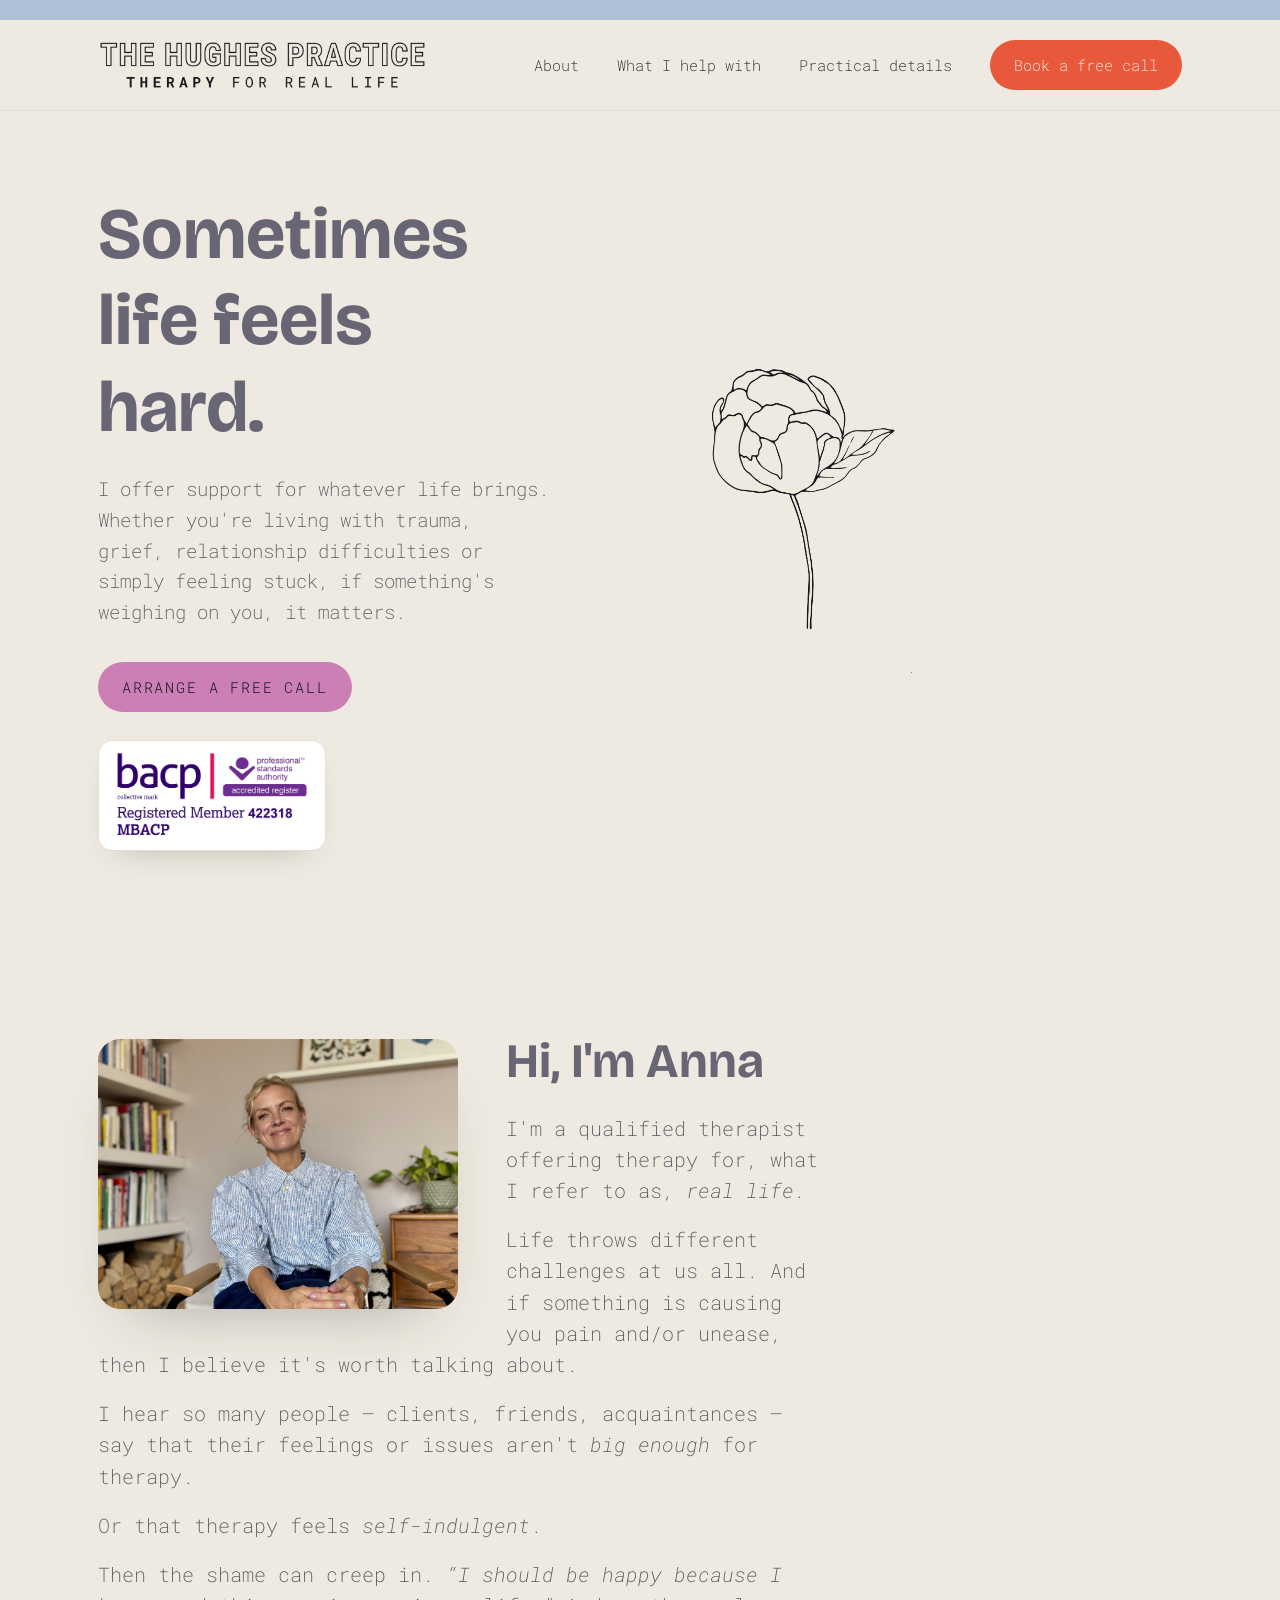
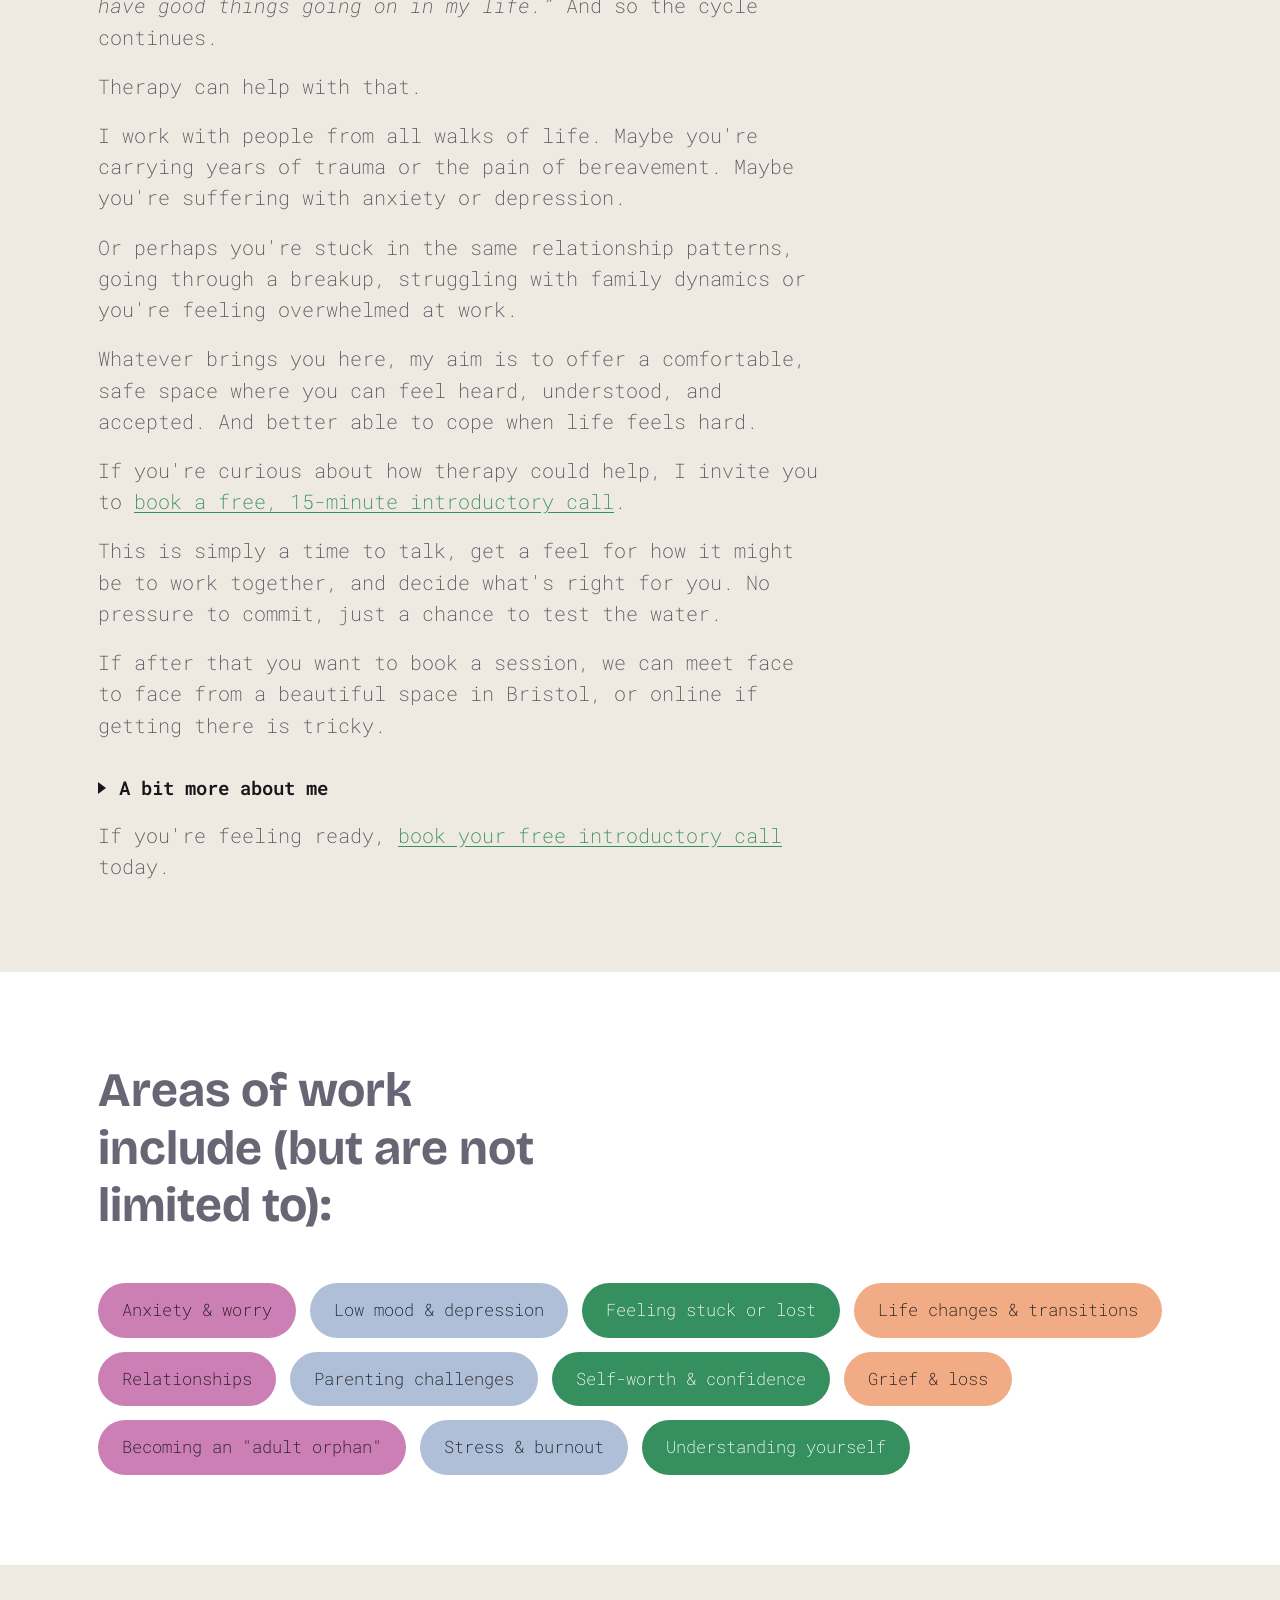
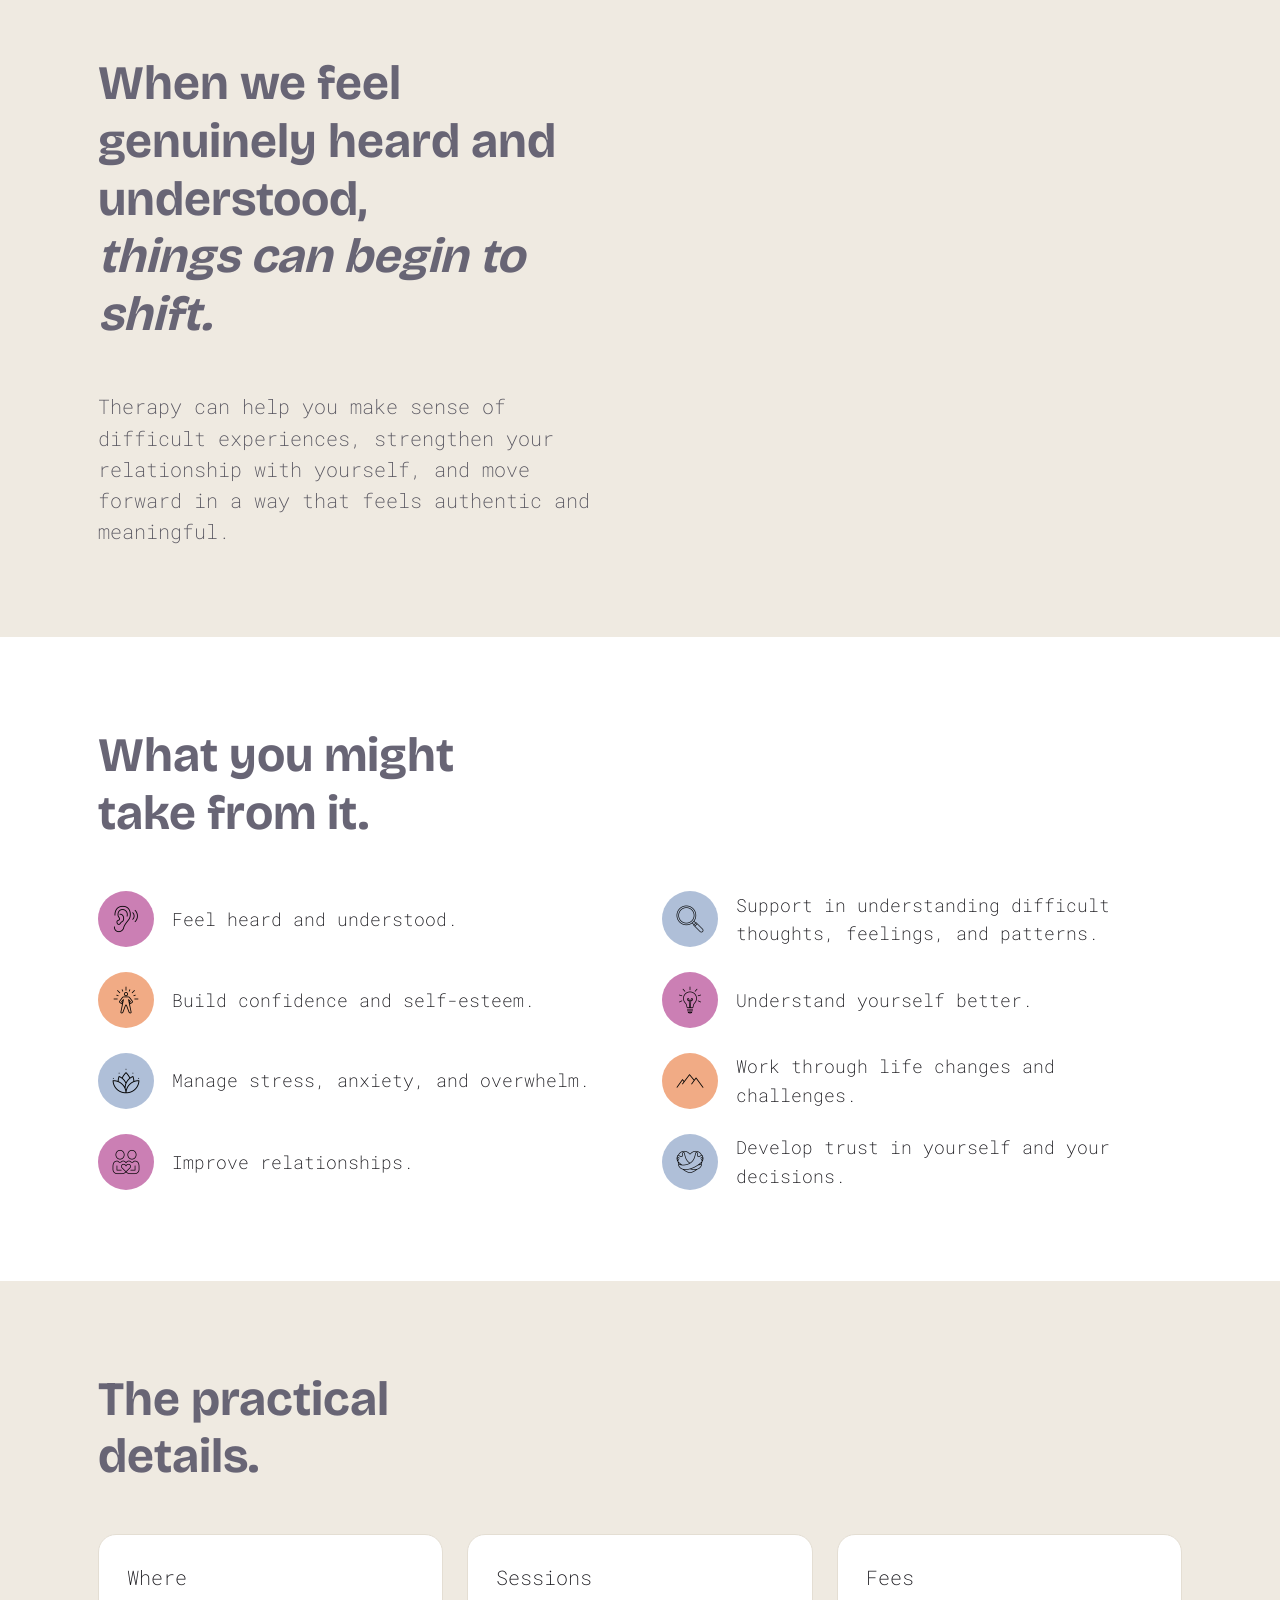
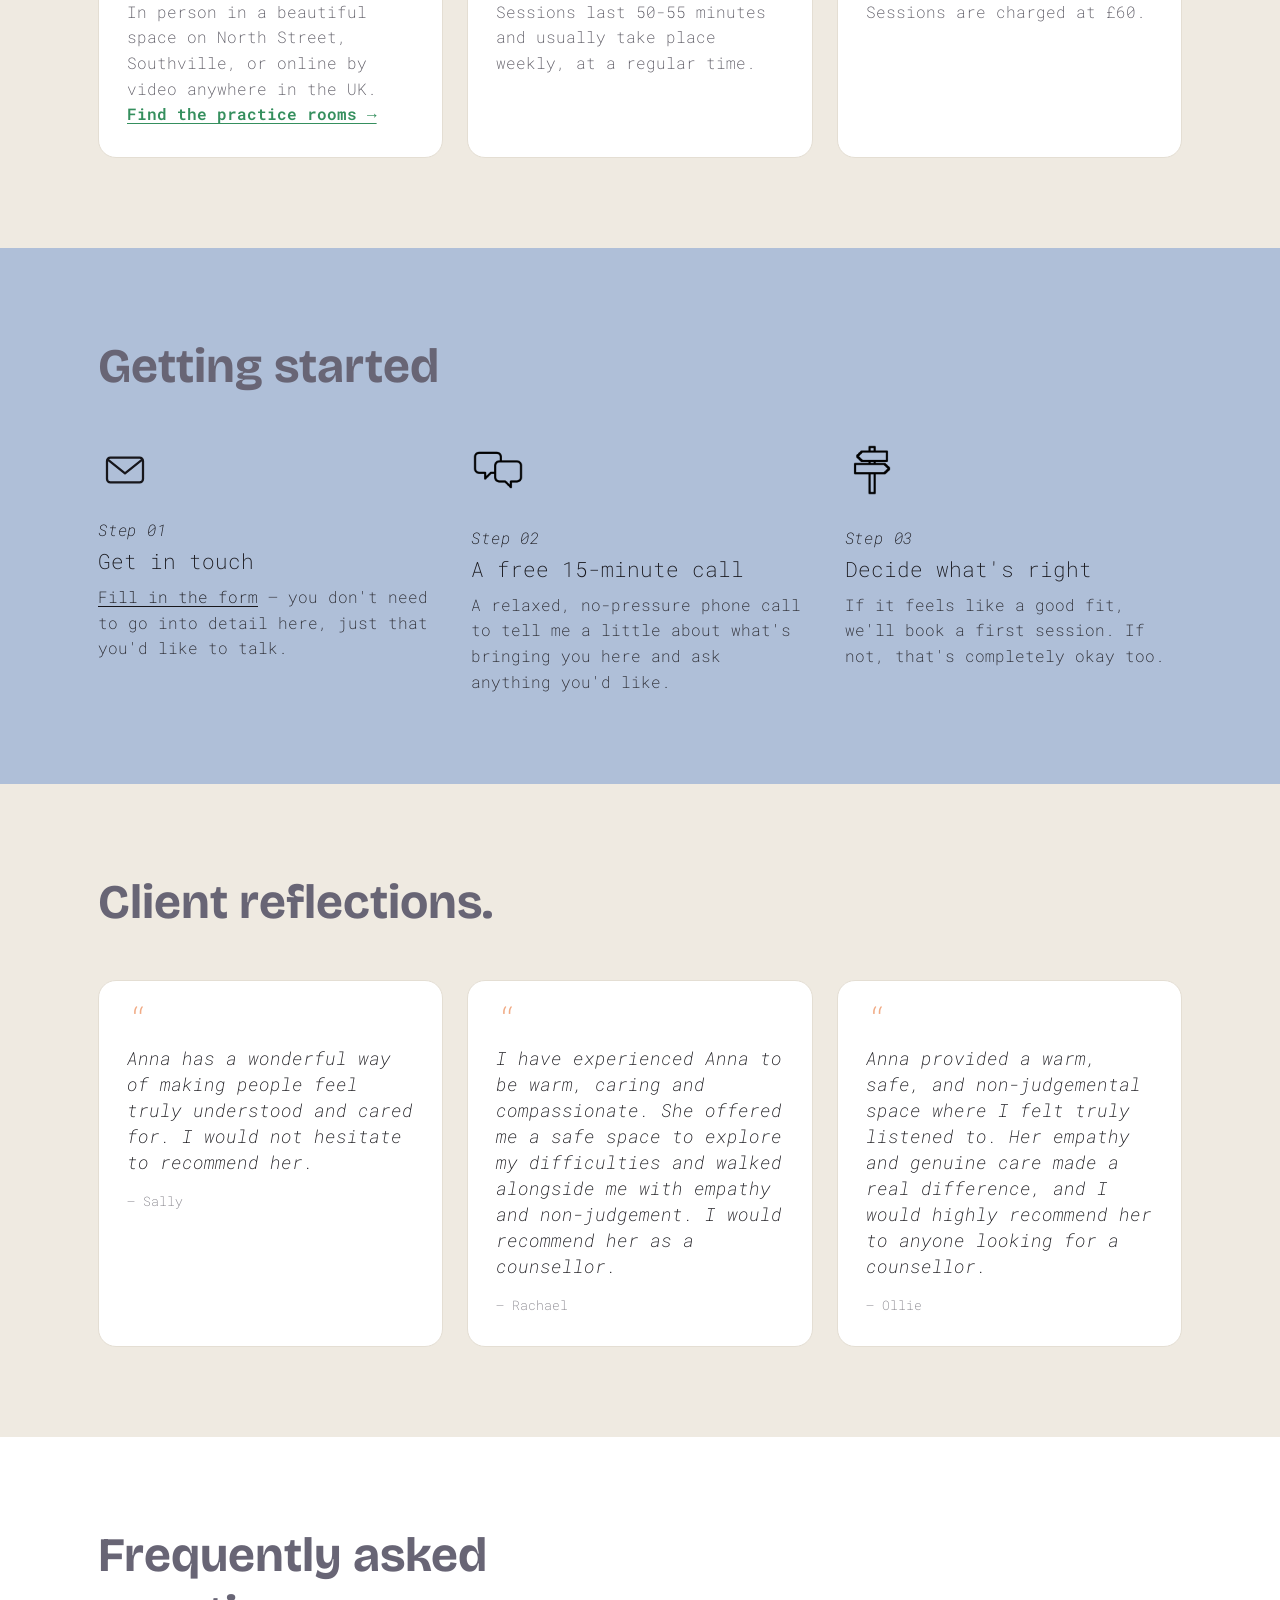
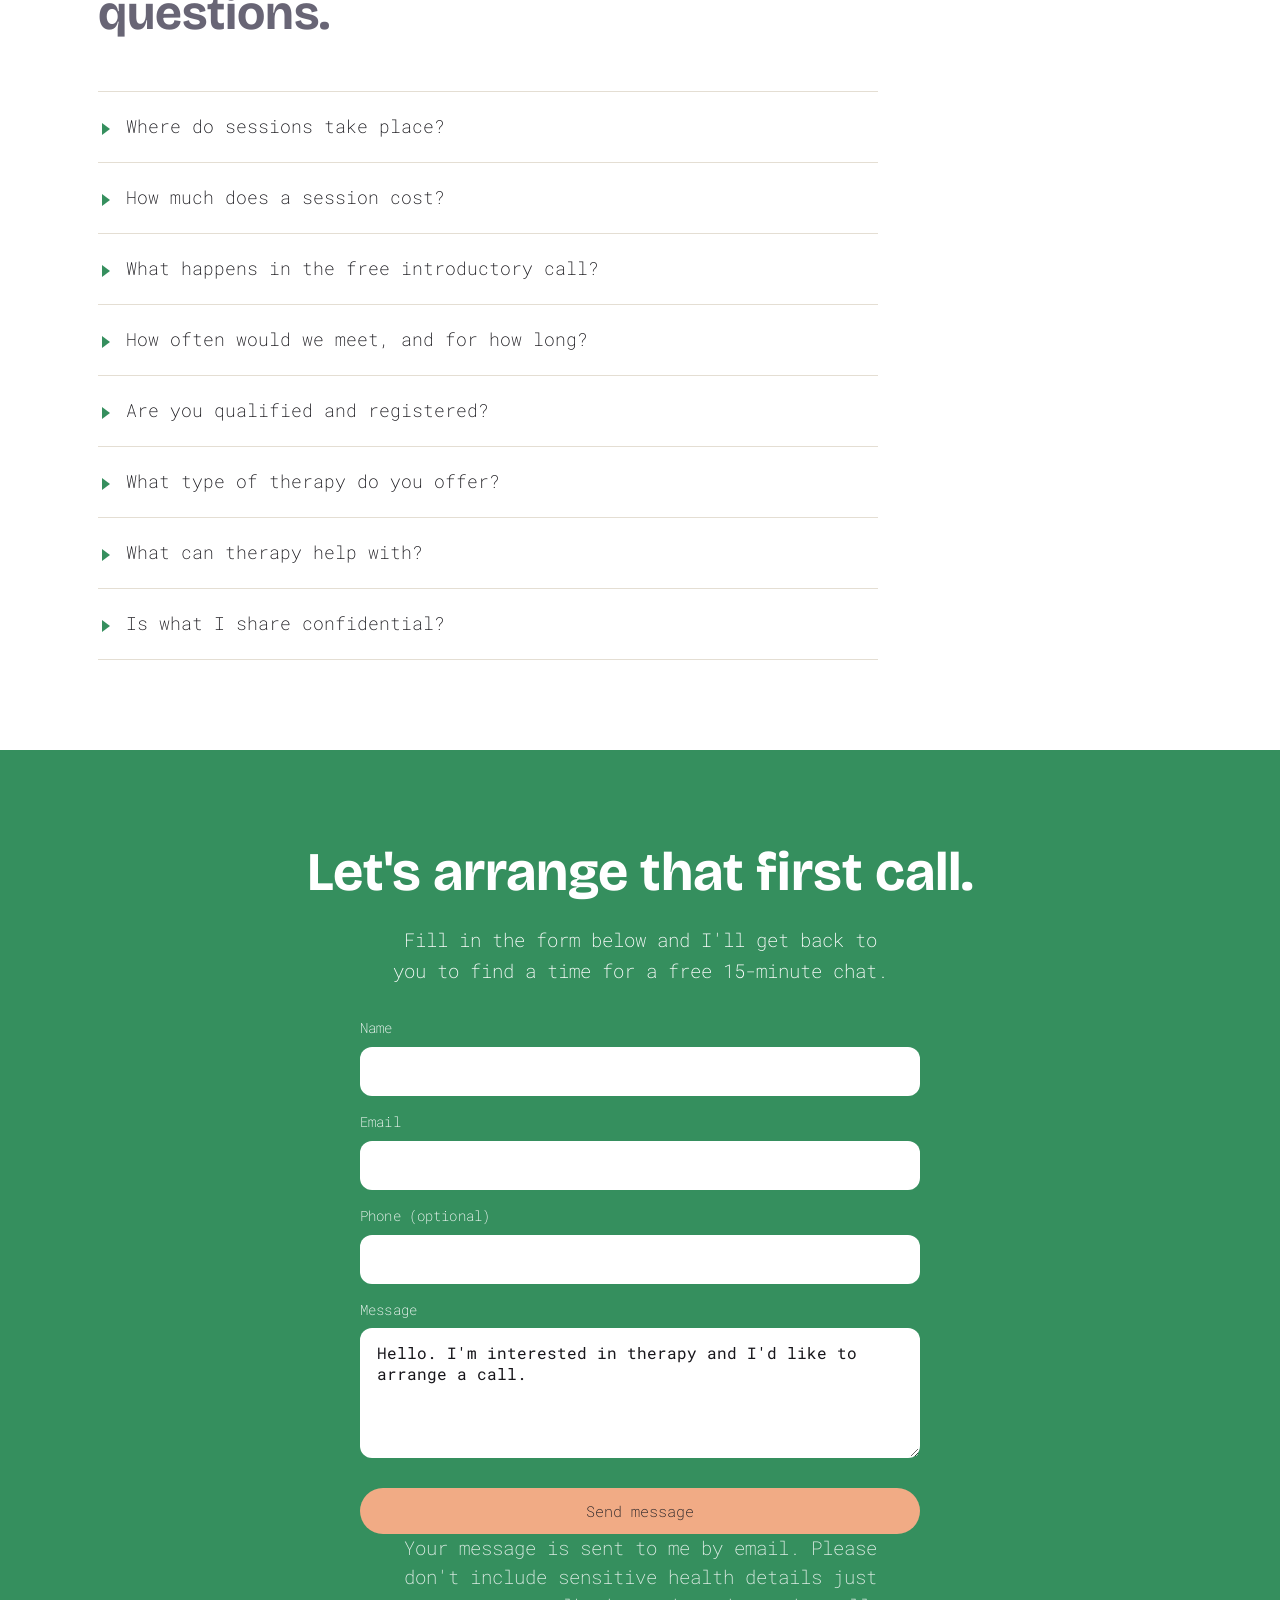
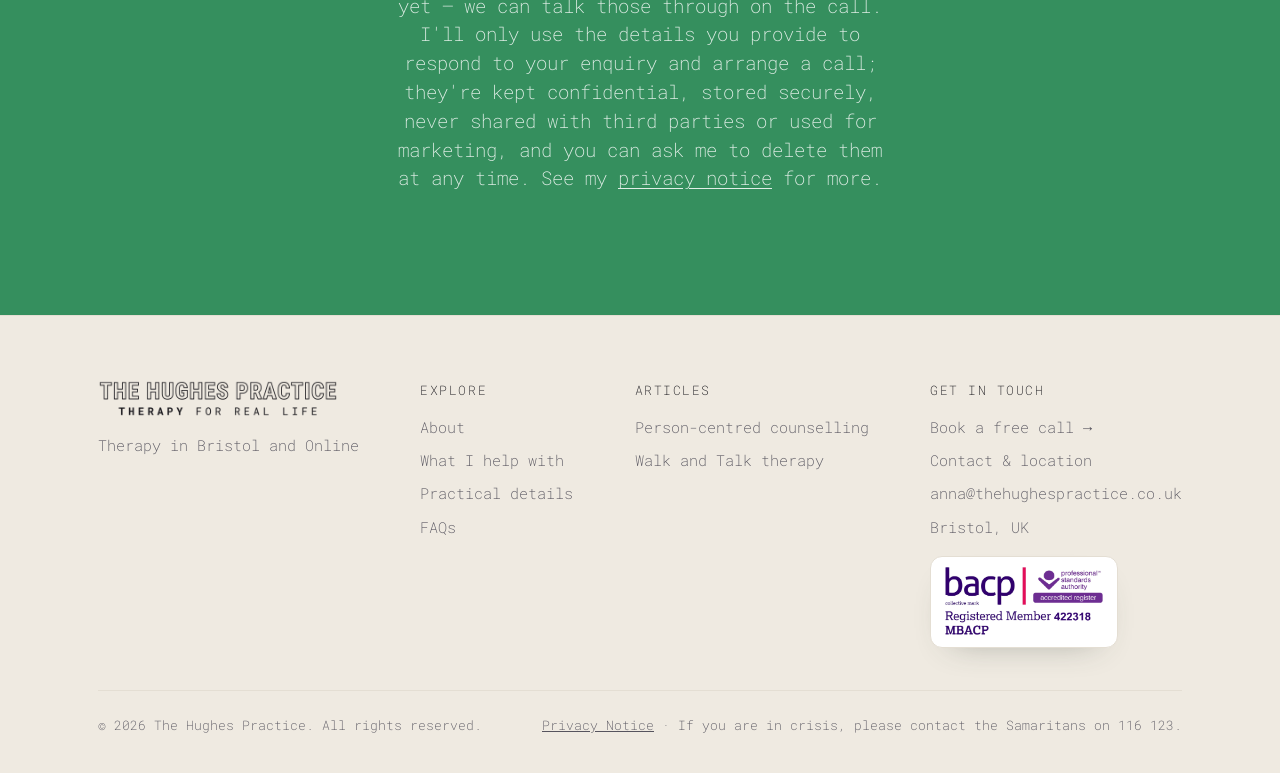
==== index.html @ bfd29eab "Break the hero headline onto three lines "Sometimes" / "life feels" / "hard." using explicit <br> ta" ====
<!DOCTYPE html>
<html lang="en-GB">
<head>
<meta charset="UTF-8">
<meta name="viewport" content="width=device-width, initial-scale=1.0">
<title>Counselling in Bristol &amp; online | The Hughes Practice</title>
<meta name="description" content="Counselling in Bristol and online, supporting adults through periods of change, uncertainty and self-discovery. A calm, unhurried space to talk things through — at your pace, without judgement. Free 15-minute introductory call.">

<!-- canonical URL — the site's live address -->
<link rel="canonical" href="https://www.thehughespractice.co.uk/">
<meta name="theme-color" content="#F6F3EB">

<!-- favicon (browser tab icon) -->
<link rel="icon" type="image/png" href="favicon.png">
<link rel="apple-touch-icon" href="apple-touch-icon.png">

<!-- link preview when shared (Open Graph + Twitter) -->
<meta property="og:type" content="website">
<meta property="og:site_name" content="The Hughes Practice">
<meta property="og:title" content="The Hughes Practice — Therapy for real life">
<meta property="og:description" content="A calm, unhurried space to talk things through — at your pace, without judgement. Free 15-minute introductory call. Bristol & online.">
<meta property="og:url" content="https://www.thehughespractice.co.uk/">
<meta property="og:image" content="https://www.thehughespractice.co.uk/og-image.png?v=2">
<meta property="og:image:width" content="1200">
<meta property="og:image:height" content="630">
<meta property="og:locale" content="en_GB">
<meta name="twitter:card" content="summary_large_image">
<meta name="twitter:title" content="The Hughes Practice — Therapy for real life">
<meta name="twitter:description" content="A calm, unhurried space to talk things through. Free 15-minute introductory call. Bristol & online.">
<meta name="twitter:image" content="https://www.thehughespractice.co.uk/og-image.png?v=2">
<link rel="preconnect" href="https://fonts.googleapis.com">
<link rel="preconnect" href="https://fonts.gstatic.com" crossorigin>
<link href="https://fonts.googleapis.com/css2?family=Bricolage+Grotesque:opsz,wdth,wght@12..96,75..100,200..800&family=Roboto+Mono:ital,wght@0,200;0,300;0,400;0,500;0,600;1,200;1,300&display=swap" rel="stylesheet">
<style>
  :root{
    --green:#358F5E;        /* DAZE — green, primary accent */
    --green-deep:#1C1C22;   /* near-black — dark sections & footer */
    --green-mid:#CB7FB4;    /* EROS — pink accent */
    --plaster:#F1AB85;      /* APRICOT — accent */
    --plaster-soft:#EFEAE1; /* BRISK — soft off-white, text on dark */
    --plaster-tint:#EFEAE1; /* BRISK — base (former plaster band) */
    --cream:#EFEAE1;        /* BRISK — off-white base */
    --paper:#FFFFFF;        /* white */
    --ink:#17161B;          /* near-black text & headings */
    --ink-soft:#56545E;
    --line:#E4DED3;
    --maxw:1140px;
    --serif:"Roboto Mono",ui-monospace,monospace;
    --display:"Bricolage Grotesque","Helvetica Neue",Arial,sans-serif;
    --ink-head:#686575;      /* softer grey-black for main headings */
    --sans:"Roboto Mono",ui-monospace,monospace;
  }

  *{box-sizing:border-box;margin:0;padding:0}
  html{scroll-behavior:smooth;overflow-x:hidden}
  body{font-family:var(--sans);color:var(--ink);background:var(--cream);line-height:1.6;font-size:18px;font-weight:200;overflow-x:hidden;-webkit-font-smoothing:antialiased}
  h1,h2,h3{font-family:var(--serif);font-weight:200;line-height:1.2;letter-spacing:0}
  h1,h2{font-family:var(--display);font-weight:700;color:var(--ink-head)}
  a{color:inherit}
  .lead-para a{color:var(--green);text-decoration:underline;text-underline-offset:3px;font-weight:600}
  .step p a{color:#fff;text-decoration:underline;text-underline-offset:3px;font-weight:600}
  svg{display:block}
  .wrap{max-width:var(--maxw);margin:0 auto;padding:0 28px}

  a:focus-visible,button:focus-visible{outline:3px solid var(--green-mid);outline-offset:3px;border-radius:4px}

  /* ---------- illustration system ---------- */
  .illus path,.illus rect,.illus ellipse,.illus circle,.illus line,.illus polyline{
    stroke:currentColor;stroke-width:2.4;fill:none;stroke-linecap:round;stroke-linejoin:round;
  }
  .illus .fp{fill:var(--plaster)}
  .illus .fps{fill:var(--plaster-soft)}
  .illus .ft{fill:var(--plaster-tint);stroke:none}
  .illus .rug{stroke:var(--plaster)}
  .hero-illus{color:var(--green);width:100%;max-width:210px;height:auto}
  .hero-illus path,.hero-illus ellipse,.hero-illus line{stroke-width:1.6}
  .spot{width:54px;height:54px;margin-bottom:20px;color:#F1E7DC}
  .spot path,.spot rect,.spot circle,.spot line,.spot polyline{stroke-width:2}
  .illus .rv{stroke:var(--plaster)}

  /* benefits list */
  .benefits{display:grid;grid-template-columns:1fr 1fr;gap:24px 44px;margin-top:8px}
  .benefit{display:flex;gap:18px;align-items:center;font-size:1.12rem;color:var(--ink);font-weight:500}
  .benefit .bicon{flex:0 0 auto;width:56px;height:56px;border-radius:50%;display:flex;align-items:center;justify-content:center}
  .benefit .bicon img{width:30px;height:30px;filter:brightness(0)}          /* clean black icons */
  .benefits .benefit:nth-child(3n+1) .bicon{background:#CB7FB4}  /* EROS pink   */
  .benefits .benefit:nth-child(3n+2) .bicon{background:#AFBFD8}  /* LIDO blue   */
  .benefits .benefit:nth-child(3n+3) .bicon{background:#F1AB85}  /* APRICOT     */

  /* ---------- announcement ---------- */
  .announce{background:#AFBFD8;padding:10px 16px}

  /* ---------- nav ---------- */
  header.nav{position:sticky;top:0;z-index:50;background:var(--cream);border-bottom:1px solid var(--line)}
  .nav-inner{display:flex;align-items:center;justify-content:space-between;height:90px}
  .brand{display:flex;align-items:center;text-decoration:none}
  .brand img{height:50px;width:auto;display:block}
  .nav-links{display:flex;gap:38px;align-items:center}
  .nav-links a:not(.btn){font-size:.95rem;text-decoration:none;color:var(--ink);transition:color .2s}
  .nav-links a:not(.btn):hover{color:var(--green)}
  .btn{display:inline-block;font-family:var(--sans);font-weight:600;font-size:.95rem;text-decoration:none;cursor:pointer;border:none;padding:13px 24px;border-radius:999px;transition:transform .15s ease,background .2s ease,color .2s ease}
  .btn-primary{background:var(--green);color:var(--plaster-soft)}
  .btn-primary:hover{background:var(--green-deep);color:#fff;transform:translateY(-1px)}
  .hero-cta .btn-primary{background:var(--green-mid);color:#17161B;font-weight:300;text-transform:uppercase;letter-spacing:0.12em}
  .hero-cta .btn-primary:hover{background:#BE6BA4;color:#17161B}
  .nav-inner .btn-primary{background:#E8593B;color:#FFFFFF}
  .nav-inner .btn-primary:hover{background:#D24A2E;color:#fff}
  .btn-ghost{background:transparent;color:var(--green);border:1.5px solid var(--green);padding:11px 22px}
  .btn-ghost:hover{background:var(--green);color:var(--plaster-soft)}
  .btn-light{background:var(--plaster);color:var(--green-deep)}
  .btn-light:hover{background:var(--plaster-soft);transform:translateY(-1px)}
  .nav-toggle{display:none;background:none;border:none;cursor:pointer;padding:6px;color:var(--ink);line-height:0}

  /* ---------- hero ---------- */
  .hero{position:relative;overflow:hidden;padding:80px 0 92px}
  .hero-grid{display:grid;grid-template-columns:1.1fr .9fr;gap:28px;align-items:center}
  .eyebrow{display:inline-block;font-size:.82rem;font-weight:600;letter-spacing:.14em;text-transform:uppercase;color:var(--green-mid);margin-bottom:22px}
  .hero h1{font-size:clamp(2.7rem,6vw,4.5rem);color:var(--ink-head);margin-bottom:24px}
  .hero h1 span{display:block;font-weight:400;font-size:0.62em}
  .hero h1 em{font-style:italic;font-weight:400;color:var(--green-mid)}
  .hero p.lede{font-size:1.2rem;color:var(--ink-soft);max-width:46ch;margin-bottom:34px;text-wrap:balance}
  .hero-cta{display:flex;gap:14px;flex-wrap:wrap;align-items:center}
  .hero-trust{margin-top:28px}
  .bacp-badge{display:inline-flex;background:var(--paper);border:1px solid var(--line);border-radius:14px;padding:12px 18px;box-shadow:0 14px 34px -22px rgba(55,66,57,.45)}
  .bacp-badge img{width:190px;height:auto;display:block}
  .bacp-badge--sm{padding:10px 14px;border-radius:12px}
  .bacp-badge--sm img{width:158px}
  .foot-col .bacp-badge{margin-top:8px}
  .hero-note{font-size:.9rem;color:var(--ink-soft);margin-top:20px}
  .illus-stage{display:flex;align-items:center;justify-content:flex-start}

  /* ---------- sections ---------- */
  section{padding:90px 0}
  .section-head{max-width:42ch;margin-bottom:48px}
  .section-head .eyebrow{margin-bottom:16px}
  h2{font-size:clamp(2rem,4vw,3rem);color:var(--ink-head)}
  .lead-para{font-size:1.22rem;color:var(--ink-soft);max-width:60ch}

  .band-paper{background:var(--paper)}
  .band-plaster{background:var(--plaster-tint)}
  .band-forest{background:#358F5E;color:#FFFFFF}
  .band-forest h2,.band-forest h3{color:#fff}
  .band-forest .eyebrow{color:var(--plaster)}
  .band-forest .lead-para{color:#FFFFFF}
  /* light-blue band (Getting started) — dark text */
  .band-sky{background:#AFBFD8;color:#17161B}
  .band-sky h2,.band-sky h3,.band-sky .step h3{color:#17161B}
  .band-sky h2{color:var(--ink-head)}
  .band-sky .step p{color:#26252b}
  .band-sky .step p a{color:#17161B}
  .band-sky .step .num{color:#17161B}
  .band-sky .spot{color:#17161B}

  .intro-grid{display:grid;grid-template-columns:1fr 1fr;gap:64px;align-items:start}
  .intro-grid .lead-para{max-width:48ch}

  .principles{display:grid;grid-template-columns:repeat(3,1fr);gap:28px;margin-top:8px}
  .principle{background:var(--green-deep);border:1px solid rgba(228,197,178,.18);border-radius:18px;padding:34px 30px}
  .principle h3{font-size:1.4rem;margin-bottom:12px}
  .principle p{color:var(--plaster-soft);font-size:1rem}

  .help-grid{display:flex;flex-wrap:wrap;gap:14px;margin-top:8px}
  .help-tag{border:none;padding:14px 24px;border-radius:999px;font-size:1.05rem;font-weight:600}
  .help-grid .help-tag:nth-child(4n+1){background:#CB7FB4;color:#17161B}  /* EROS pink  */
  .help-grid .help-tag:nth-child(4n+2){background:#AFBFD8;color:#17161B}  /* LIDO blue  */
  .help-grid .help-tag:nth-child(4n+3){background:#358F5E;color:#FFFFFF}  /* DAZE green */
  .help-grid .help-tag:nth-child(4n+4){background:#F1AB85;color:#17161B}  /* APRICOT    */

  .about-grid{display:block}
  .about-grid::after{content:"";display:block;clear:both}
  .about-grid>.portrait{float:left;width:360px;margin:6px 48px 22px 0}
  .about-more{margin-top:32px}
  .about-more>summary{cursor:pointer;list-style:none;display:inline-flex;align-items:center;gap:13px;font-family:var(--serif);font-size:1.2rem;font-weight:600;color:var(--ink);line-height:1.2}
  .about-more>summary::-webkit-details-marker{display:none}
  .about-more>summary::before{content:"";flex:0 0 auto;width:0;height:0;border-left:8px solid currentColor;border-top:6px solid transparent;border-bottom:6px solid transparent;transition:transform .2s ease}
  .about-more[open]>summary::before{transform:rotate(90deg)}
  .about-more>summary:hover{color:var(--green)}
  /* FAQ accordion */
  .faq-list{max-width:780px;margin-top:8px;border-top:1px solid var(--line)}
  .faq-item{border-bottom:1px solid var(--line)}
  .faq-item>summary{cursor:pointer;list-style:none;display:flex;align-items:baseline;gap:16px;padding:22px 4px;font-family:var(--serif);font-size:1.12rem;font-weight:200;color:var(--ink);line-height:1.45}
  .faq-item>summary::-webkit-details-marker{display:none}
  .faq-item>summary::before{content:"";flex:0 0 auto;position:relative;top:2px;width:0;height:0;border-left:8px solid var(--green);border-top:6px solid transparent;border-bottom:6px solid transparent;transition:transform .2s ease}
  .faq-item[open]>summary::before{transform:rotate(90deg)}
  .faq-item>summary:hover{color:var(--green)}
  .faq-a{padding:0 4px 24px 28px;color:var(--ink-soft);max-width:70ch}
  .faq-a a{color:var(--green);text-decoration:underline;text-underline-offset:3px;font-weight:600}
  .portrait{aspect-ratio:4/3;border-radius:22px;overflow:hidden;background:linear-gradient(150deg,var(--plaster-soft),var(--plaster));display:flex;align-items:flex-end;justify-content:center;box-shadow:0 30px 60px -34px rgba(55,66,57,.4)}
  .portrait .ph{font-family:var(--sans);font-size:.82rem;color:var(--green-deep);opacity:.7;padding:18px;text-align:center}
  .portrait img{width:100%;height:100%;object-fit:cover;object-position:50% 50%;display:block;transform:scale(1.08);transform-origin:center}

  .details{display:grid;grid-template-columns:repeat(3,1fr);gap:24px;margin-top:8px}
  .detail{padding:30px 28px;border-radius:18px;background:var(--paper);border:1px solid var(--line)}
  .detail h3{font-size:1.25rem;margin-bottom:10px}
  .detail p{color:var(--ink-soft);font-size:1rem}
  .detail p a{color:var(--green);text-decoration:underline;text-underline-offset:3px;font-weight:600}

  .steps{display:grid;grid-template-columns:repeat(3,1fr);gap:36px;margin-top:20px}
  .step h3{font-size:1.3rem;margin-bottom:10px;color:#fff}
  .step p{color:var(--plaster-soft);font-size:1rem}
  .step .num{font-family:var(--serif);font-style:italic;font-size:1rem;color:var(--plaster);display:block;margin-bottom:6px;letter-spacing:.05em}

  .quotes{display:grid;grid-template-columns:repeat(3,1fr);gap:24px;margin-top:8px}
  .quote{background:var(--paper);border:1px solid var(--line);border-radius:18px;padding:32px 28px}
  .quote .mark{font-family:var(--serif);font-size:2.4rem;color:var(--plaster);line-height:.4;display:block;margin-bottom:18px}
  .quote p{font-family:var(--serif);font-style:italic;font-size:1.12rem;color:var(--ink);line-height:1.45}
  .quote .ph-note{font-family:var(--sans);font-style:normal;font-size:.8rem;color:var(--ink-soft);margin-top:16px;opacity:.75}

  .cta-final{text-align:center}
  .cta-final h2{font-size:clamp(2.2rem,5vw,3.4rem);margin-bottom:20px}
  .cta-final p{font-size:1.2rem;color:#FFFFFF;max-width:46ch;margin:0 auto 32px}
  .cta-email{font-family:var(--serif);font-size:1.2rem;color:#fff;text-decoration:underline;text-underline-offset:5px;margin-top:24px;display:inline-block}

  /* contact form */
  .contact-form{max-width:560px;margin:8px auto 0;text-align:left}
  .contact-form .row{margin-bottom:16px}
  .contact-form label{display:block;font-size:.85rem;font-weight:600;letter-spacing:.01em;color:#FFFFFF;margin-bottom:7px}
  .contact-form input,.contact-form textarea{width:100%;font-family:var(--sans);font-size:1rem;color:var(--ink);background:var(--paper);border:1px solid transparent;border-radius:12px;padding:13px 16px}
  .contact-form textarea{min-height:130px;resize:vertical}
  .contact-form input:focus,.contact-form textarea:focus{outline:3px solid var(--green-mid);outline-offset:2px}
  .contact-form button{margin-top:6px;width:100%;cursor:pointer}
  .contact-form .hp{position:absolute;left:-9999px;width:1px;height:1px;overflow:hidden}
  .contact-form .consent{margin-bottom:20px}
  .consent-label{display:flex;gap:11px;align-items:flex-start;font-size:.9rem;font-weight:400;color:var(--plaster-soft);line-height:1.45;cursor:pointer}
  .consent-label input{width:auto;flex:0 0 auto;margin:2px 0 0;accent-color:var(--green-mid)}
  .form-note{font-size:.84rem;color:var(--plaster-soft);opacity:.85;max-width:560px;margin:18px auto 0;line-height:1.5}
  .form-note a{color:#fff;text-decoration:underline;text-underline-offset:3px}
  .form-status{font-size:1.15rem;color:#fff;max-width:560px;margin:8px auto 0;text-align:center;line-height:1.5}
  .form-status a{color:#fff;text-decoration:underline;text-underline-offset:3px}

  footer{background:var(--cream);color:var(--ink);padding:64px 0 36px;border-top:1px solid var(--line)}
  .foot-grid{display:flex;justify-content:space-between;flex-wrap:wrap;gap:36px;margin-bottom:42px}
  .foot-brand{font-family:var(--serif);font-size:1.4rem;color:var(--ink);margin-bottom:12px}
  .foot-col h4{font-size:.8rem;text-transform:uppercase;letter-spacing:.12em;color:var(--ink);margin-bottom:14px;font-family:var(--sans);font-weight:700}
  .foot-col a,.foot-col p{display:block;color:var(--ink-soft);text-decoration:none;font-size:.95rem;margin-bottom:9px}
  .foot-col a:hover{color:var(--green)}
  .foot-col a.social{display:inline-flex;align-items:center;gap:8px;margin-top:4px}
  .foot-bottom{border-top:1px solid var(--line);padding-top:24px;display:flex;justify-content:space-between;flex-wrap:wrap;gap:12px;font-size:.84rem;color:var(--ink-soft)}

  @media (max-width:1000px){
    body{font-size:17px}
    .hero-grid,.intro-grid,.about-grid{grid-template-columns:1fr}
    .about-grid>.portrait{float:none;width:100%;margin:0 0 24px}
    .illus-stage{display:none}
    .hero-illus{max-width:180px}
    .principles,.details,.steps,.quotes{grid-template-columns:1fr}
    .benefits{grid-template-columns:1fr}
    .nav-links{display:none}
    .nav-inner{height:72px}
    .brand img{height:40px}
    .nav-links.open{display:flex;flex-direction:column;position:absolute;top:72px;left:0;right:0;background:var(--cream);border-bottom:1px solid var(--line);padding:20px 28px;gap:18px;align-items:flex-start}
    .nav-toggle{display:block}
    .section-head,.lead-para,.hero p.lede,.intro-grid .lead-para,.cta-final p,.contact-form,.form-note{max-width:100%}
    section{padding:64px 0}
    .hero{padding:48px 0 60px}
  }

  @media (prefers-reduced-motion:reduce){
    *{animation:none!important;scroll-behavior:auto!important;transition:none!important}
  }

  /* Roboto Mono ExtraLight — force light weight on everything */
  .btn,.benefit,.help-tag,.foot-col h4,.contact-form label,.lead-para a,.step p a,.eyebrow,.hero h1 span,.foot-brand,.brand,.num,.mark{font-weight:200}
</style>
</head>
<body>
<!-- ============================================================
       HOW TO EDIT THIS PAGE
       - The usual way: ask Claude Code (see how-to-update-the-site.md);
         changes go live automatically about a minute after they're made.
       - Editing by hand works too: change wording by typing BETWEEN the
         tags, and do NOT change anything inside the angle brackets < ... >.
       - Each block below starts with an  EDIT:  comment so you can
         find it quickly.
       - To change the hero picture, replace the file "hero.png".
  ============================================================ -->

<!-- EDIT: top announcement bar -->
  <div class="announce"></div>

<header class="nav">
  <div class="wrap nav-inner">
    <a href="#" class="brand"><img src="logo.png" alt="The Hughes Practice — therapy for real life"></a>
    <nav class="nav-links" id="navlinks">
      <a href="#about">About</a>
      <a href="#help">What I help with</a>
      <a href="#details">Practical details</a>
      <a href="#contact" class="btn btn-primary">Book a free call</a>
    </nav>
    <button class="nav-toggle" id="navtoggle" aria-label="Open menu" aria-expanded="false"><svg width="24" height="24" viewBox="0 0 24 24" fill="none" stroke="currentColor" stroke-width="2.2" stroke-linecap="round" aria-hidden="true"><line x1="3" y1="6" x2="21" y2="6"/><line x1="3" y1="12" x2="21" y2="12"/><line x1="3" y1="18" x2="21" y2="18"/></svg></button>
  </div>
</header>

<!-- hero -->
<!-- EDIT: hero — headline, intro line, button labels -->
  <section class="hero">
  <div class="wrap hero-grid">
    <div>
      <h1>Sometimes<br>life feels<br>hard.</h1>
      <p class="lede">I offer support for whatever life brings. Whether you're living with trauma, grief, relationship difficulties or simply feeling stuck, if something's weighing on you, it matters.</p>
      <div class="hero-cta">
        <a href="#contact" class="btn btn-primary">Arrange a free call</a>
      </div>
<!-- EDIT: BACP registered-member badge. To change it, replace the file "bacp-registered-member.webp" -->
      <div class="hero-trust">
        <span class="bacp-badge">
          <img src="bacp-registered-member.webp" width="2000" height="893" alt="BACP Registered Member 422318, MBACP. The Hughes Practice is on the BACP register — an Accredited Register overseen by the Professional Standards Authority." loading="lazy" decoding="async">
        </span>
      </div>
    </div>
    <div class="illus-stage" aria-hidden="true">
      <!-- two chairs facing each other across a plant: meeting as equals -->
<!-- ====================================================================
       CHAIR ILLUSTRATION
       To change this picture: replace the file "hero.png" (keep the same
       file name and put it next to this page), OR change the src below to
       your own image, e.g. src="my-photo.jpg".
  ==================================================================== -->
      <img src="hero.png" class="hero-illus" alt="Line drawing of a pink peony flower">
    </div>
  </div>
</section>

<!-- about -->
<!-- EDIT: About Anna — bio text. Photo is in (portrait.jpg); to change it, replace that file -->
  <section class="band-plaster" id="about">
  <div class="wrap">
    <div class="about-grid">
      <div class="portrait"><img src="portrait.jpg" alt="Anna Hughes, counsellor"></div>
      <div>
        <h2 style="margin:0 0 22px">Hi, I'm Anna</h2>
        <p class="lead-para">I'm a qualified therapist offering therapy for, what I refer to as, <em>real life.</em></p>
        <p class="lead-para" style="margin-top:18px">Life throws different challenges at us all. And if something is causing you pain and/or unease, then I believe it's worth talking about.</p>
        <p class="lead-para" style="margin-top:18px">I hear so many people — clients, friends, acquaintances — say that their feelings or issues aren't <em>big enough</em> for therapy.</p>
        <p class="lead-para" style="margin-top:18px">Or that therapy feels <em>self-indulgent</em>.</p>
        <p class="lead-para" style="margin-top:18px">Then the shame can creep in. <em>“I should be happy because I have good things going on in my life.”</em> And so the cycle continues.</p>
        <p class="lead-para" style="margin-top:18px">Therapy can help with that.</p>
        <p class="lead-para" style="margin-top:18px">I work with people from all walks of life. Maybe you're carrying years of trauma or the pain of bereavement. Maybe you're suffering with anxiety or depression.</p>
        <p class="lead-para" style="margin-top:18px">Or perhaps you're stuck in the same relationship patterns, going through a breakup, struggling with family dynamics or you're feeling overwhelmed at work.</p>
        <p class="lead-para" style="margin-top:18px">Whatever brings you here, my aim is to offer a comfortable, safe space where you can feel heard, understood, and accepted. And better able to cope when life feels hard.</p>
        <p class="lead-para" style="margin-top:18px">If you're curious about how therapy could help, I invite you to <a href="#contact">book a free, 15-minute introductory call</a>.</p>
        <p class="lead-para" style="margin-top:18px">This is simply a time to talk, get a feel for how it might be to work together, and decide what's right for you. No pressure to commit, just a chance to test the water.</p>
        <p class="lead-para" style="margin-top:18px">If after that you want to book a session, we can meet face to face from a beautiful space in Bristol, or online if getting there is tricky.</p>
        <details class="about-more">
          <summary>A bit more about me</summary>
          <p class="lead-para" style="margin-top:16px">My background combines academic study with specialist counselling training. I hold a Level 4 Diploma in Therapeutic Counselling, complemented by ongoing professional development and regular clinical supervision.</p>
          <p class="lead-para" style="margin-top:18px">I'm a registered member of the BACP (MBACP), which means I'm listed on their professional register and work to a recognised ethical framework you can trust.</p>
        </details>
        <p class="lead-para" style="margin-top:18px">If you're feeling ready, <a href="#contact">book your free introductory call</a> today.</p>
      </div>
    </div>
  </div>
</section>

<!-- what I help with -->
<!-- EDIT: What people bring — the rounded tags -->
  <section class="band-paper" id="help">
  <div class="wrap">
    <div class="section-head">
      <h2>Areas of work include (but are not limited to):</h2>
    </div>
    <div class="help-grid">
      <span class="help-tag">Anxiety &amp; worry</span>
      <span class="help-tag">Low mood &amp; depression</span>
      <span class="help-tag">Feeling stuck or lost</span>
      <span class="help-tag">Life changes &amp; transitions</span>
      <span class="help-tag">Relationships</span>
      <span class="help-tag">Parenting challenges</span>
      <span class="help-tag">Self-worth &amp; confidence</span>
      <span class="help-tag">Grief &amp; loss</span>
      <span class="help-tag">Becoming an "adult orphan"</span>
      <span class="help-tag">Stress &amp; burnout</span>
      <span class="help-tag">Understanding yourself</span>
    </div>
  </div>
</section>

<!-- EDIT: intro — "you are the expert on your own life" -->
  <section id="intro">
  <div class="wrap">
    <div class="section-head">
      <h2>When we feel genuinely heard and understood,<br><em>things can begin to shift.</em></h2>
    </div>
    <div class="intro-grid">
      <div><p class="lead-para">Therapy can help you make sense of difficult experiences, strengthen your relationship with yourself, and move forward in a way that feels authentic and meaningful.</p></div>
    </div>
  </div>
</section>

<!-- how it can help -->
<!-- EDIT: How it can help — the checklist.
       To change any icon, replace its file: icon-heard.png, icon-safe.png,
       icon-confidence.png, icon-understand.png, icon-calm.png, icon-change.png,
       icon-relationships.png, icon-trust.png (keep the same file names). -->
  <section class="band-paper" id="benefits">
  <div class="wrap">
    <div class="section-head">
      <h2>What you might take from it.</h2>
    </div>
    <div class="benefits">
      <div class="benefit">
        <span class="bicon"><img src="icon-heard.png" alt=""></span>
        <span>Feel heard and understood.</span>
      </div>
      <div class="benefit">
        <span class="bicon"><img src="icon-safe.png" alt=""></span>
        <span>Support in understanding difficult thoughts, feelings, and patterns.</span>
      </div>
      <div class="benefit">
        <span class="bicon"><img src="icon-confidence.png" alt=""></span>
        <span>Build confidence and self-esteem.</span>
      </div>
      <div class="benefit">
        <span class="bicon"><img src="icon-understand.png" alt=""></span>
        <span>Understand yourself better.</span>
      </div>
      <div class="benefit">
        <span class="bicon"><img src="icon-calm.png" alt=""></span>
        <span>Manage stress, anxiety, and overwhelm.</span>
      </div>
      <div class="benefit">
        <span class="bicon"><img src="icon-change.png" alt=""></span>
        <span>Work through life changes and challenges.</span>
      </div>
      <div class="benefit">
        <span class="bicon"><img src="icon-relationships.png" alt=""></span>
        <span>Improve relationships.</span>
      </div>
      <div class="benefit">
        <span class="bicon"><img src="icon-trust.png" alt=""></span>
        <span>Develop trust in yourself and your decisions.</span>
      </div>
    </div>
  </div>
</section>

<!-- practical details -->
<!-- EDIT: Practical details — location, sessions, fees -->
  <section id="details">
  <div class="wrap">
    <div class="section-head">
      <h2>The practical details.</h2>
    </div>
    <div class="details">
      <div class="detail"><h3>Where</h3><p>In person in a beautiful space on North Street, Southville, or online by video anywhere in the UK. <a href="contact.html">Find the practice rooms →</a></p></div>
      <div class="detail"><h3>Sessions</h3><p>Sessions last 50-55 minutes and usually take place weekly, at a regular time.</p></div>
      <div class="detail"><h3>Fees</h3><p>Sessions are charged at £60.</p></div>
    </div>
  </div>
</section>

<!-- getting started -->
<!-- EDIT: Getting started — the three steps -->
<section class="band-sky">
  <div class="wrap">
    <div class="section-head">
      <h2>Getting started</h2>
    </div>
    <div class="steps">
      <div class="step">
        <svg class="illus spot" viewBox="0 0 48 48" aria-hidden="true">
          <rect x="8" y="13" width="32" height="22" rx="3"/>
          <polyline points="9,15 24,27 39,15"/>
        </svg>
        <span class="num">Step 01</span>
        <h3>Get in touch</h3>
        <p><a href="#contact">Fill in the form</a> — you don't need to go into detail here, just that you'd like to talk.</p>
      </div>
      <div class="step">
        <img class="spot" src="step-call.png" alt="">
        <span class="num">Step 02</span>
        <h3>A free 15-minute call</h3>
        <p>A relaxed, no-pressure phone call to tell me a little about what's bringing you here and ask anything you'd like.</p>
      </div>
      <div class="step">
        <img class="spot" src="step-decide.png" alt="">
        <span class="num">Step 03</span>
        <h3>Decide what's right</h3>
        <p>If it feels like a good fit, we'll book a first session. If not, that's completely okay too.</p>
      </div>
    </div>
  </div>
</section>

<!-- testimonials -->
<!-- EDIT: Testimonials — client-approved quotes only -->
  <section id="words">
  <div class="wrap">
    <div class="section-head">
      <h2>Client reflections.</h2>
    </div>
    <div class="quotes">
      <div class="quote"><span class="mark">“</span><p>Anna has a wonderful way of making people feel truly understood and cared for. I would not hesitate to recommend her.</p><p class="ph-note">— Sally</p></div>
      <div class="quote"><span class="mark">“</span><p>I have experienced Anna to be warm, caring and compassionate. She offered me a safe space to explore my difficulties and walked alongside me with empathy and non-judgement. I would recommend her as a counsellor.</p><p class="ph-note">— Rachael</p></div>
      <div class="quote"><span class="mark">“</span><p>Anna provided a warm, safe, and non-judgemental space where I felt truly listened to. Her empathy and genuine care made a real difference, and I would highly recommend her to anyone looking for a counsellor.</p><p class="ph-note">— Ollie</p></div>
    </div>
  </div>
</section>

<!-- faq -->
<!-- EDIT: Frequently asked questions. If you change a question or answer here,
     update the matching entry in the FAQ structured data (JSON-LD) lower down too. -->
  <section class="band-paper" id="faq">
  <div class="wrap">
    <div class="section-head">
      <h2>Frequently asked questions.</h2>
    </div>
    <div class="faq-list">
      <details class="faq-item">
        <summary>Where do sessions take place?</summary>
        <div class="faq-a">I offer sessions in person from a comfortable private counselling room at 226 North Street, Southville, Bristol BS3 1JD. I also offer online sessions. In addition, I offer 'Walk and Talk' sessions, which take place out in nature. Find out more about Walk and Talk sessions <a href="walk-and-talk-therapy.html">here</a>.</div>
      </details>
      <details class="faq-item">
        <summary>How much does a session cost?</summary>
        <div class="faq-a">After the free 15 minute introductory call, our first session would begin with some time going over how the therapy works and the details of our contract together, a crucial stage for ensuring a safe and ethical approach to the work as per the BACP Ethical Framework. After this, there is still time left to talk more about you and what has brought you to therapy. All sessions are £60 and last 50-55 minutes.</div>
      </details>
      <details class="faq-item">
        <summary>What happens in the free introductory call?</summary>
        <div class="faq-a">It's a relaxed, no-pressure phone call of around 15 minutes. It's a chance to tell me a little about what's bringing you to therapy, ask any questions, and get a feel for how it might be to work together. There's no obligation to book afterwards.</div>
      </details>
      <details class="faq-item">
        <summary>How often would we meet, and for how long?</summary>
        <div class="faq-a">Sessions usually take place weekly, at a regular time. Rather than offering quick fixes, I work at your pace — some people come for a few months, others for longer. We'll review how things are going together, and you're always free to decide what's right for you.</div>
      </details>
      <details class="faq-item">
        <summary>Are you qualified and registered?</summary>
        <div class="faq-a">Yes. I hold a CPCAB Level 4 Diploma in Therapeutic Counselling, alongside ongoing professional development and regular clinical supervision. I'm a registered member of the British Association for Counselling and Psychotherapy (MBACP) — one of the UK's largest and most respected professional bodies for counsellors and psychotherapists. Being on the BACP register means I've met their standards for training and ethical practice, and work within a recognised professional framework you can trust.</div>
      </details>
      <details class="faq-item">
        <summary>What type of therapy do you offer?</summary>
        <div class="faq-a">I work using a <a href="person-centred-counselling.html">person-centred approach</a> which means I believe that you are the expert on your own life and experiences. My role is to empower you to discover the answers that are right for you. What may work for me may not be right for you, so rather than giving advice or telling you what to do, I can offer information, support, and a safe space to explore your thoughts and feelings.</div>
      </details>
      <details class="faq-item">
        <summary>What can therapy help with?</summary>
        <div class="faq-a">People come to me with a wide range of experiences — including anxiety and worry, low mood and depression, stress and burnout, relationship difficulties, grief and loss, life changes and transitions, low self-worth, and simply feeling stuck. You don't need a specific reason to come to therapy.</div>
      </details>
      <details class="faq-item">
        <summary>Is what I share confidential?</summary>
        <div class="faq-a">Yes. What you share with me is treated as confidential, and I'll explain how confidentiality works — including its rare limits — at the start of our work together. Any details you send through the contact form are only used to respond to your enquiry, as set out in the <a href="privacy.html">privacy notice</a>.</div>
      </details>
    </div>
  </div>
</section>

<!-- FAQ structured data — keep in sync with the questions/answers above -->
<script type="application/ld+json">
{
  "@context": "https://schema.org",
  "@type": "FAQPage",
  "mainEntity": [
    {
      "@type": "Question",
      "name": "Where do sessions take place?",
      "acceptedAnswer": {
        "@type": "Answer",
        "text": "I offer sessions in person from a comfortable private counselling room at 226 North Street, Southville, Bristol BS3 1JD. I also offer online sessions. In addition, I offer 'Walk and Talk' sessions, which take place out in nature."
      }
    },
    {
      "@type": "Question",
      "name": "How much does a session cost?",
      "acceptedAnswer": {
        "@type": "Answer",
        "text": "After the free 15 minute introductory call, our first session would begin with some time going over how the therapy works and the details of our contract together, a crucial stage for ensuring a safe and ethical approach to the work as per the BACP Ethical Framework. After this, there is still time left to talk more about you and what has brought you to therapy. All sessions are £60 and last 50-55 minutes."
      }
    },
    {
      "@type": "Question",
      "name": "What happens in the free introductory call?",
      "acceptedAnswer": {
        "@type": "Answer",
        "text": "It's a relaxed, no-pressure phone call of around 15 minutes. It's a chance to tell me a little about what's bringing you to therapy, ask any questions, and get a feel for how it might be to work together. There's no obligation to book afterwards."
      }
    },
    {
      "@type": "Question",
      "name": "How often would we meet, and for how long?",
      "acceptedAnswer": {
        "@type": "Answer",
        "text": "Sessions usually take place weekly, at a regular time. Rather than offering quick fixes, I work at your pace — some people come for a few months, others for longer. We'll review how things are going together, and you're always free to decide what's right for you."
      }
    },
    {
      "@type": "Question",
      "name": "Are you qualified and registered?",
      "acceptedAnswer": {
        "@type": "Answer",
        "text": "Yes. I hold a CPCAB Level 4 Diploma in Therapeutic Counselling, alongside ongoing professional development and regular clinical supervision. I'm a registered member of the British Association for Counselling and Psychotherapy (MBACP) — one of the UK's largest and most respected professional bodies for counsellors and psychotherapists. Being on the BACP register means I've met their standards for training and ethical practice, and work within a recognised professional framework you can trust."
      }
    },
    {
      "@type": "Question",
      "name": "What type of therapy do you offer?",
      "acceptedAnswer": {
        "@type": "Answer",
        "text": "I work using a person-centred approach which means I believe that you are the expert on your own life and experiences. My role is to empower you to discover the answers that are right for you. What may work for me may not be right for you, so rather than giving advice or telling you what to do, I can offer information, support, and a safe space to explore your thoughts and feelings."
      }
    },
    {
      "@type": "Question",
      "name": "What can therapy help with?",
      "acceptedAnswer": {
        "@type": "Answer",
        "text": "People come to me with a wide range of experiences — including anxiety and worry, low mood and depression, stress and burnout, relationship difficulties, grief and loss, life changes and transitions, low self-worth, and simply feeling stuck. You don't need a specific reason to come to therapy."
      }
    },
    {
      "@type": "Question",
      "name": "Is what I share confidential?",
      "acceptedAnswer": {
        "@type": "Answer",
        "text": "Yes. What you share with me is treated as confidential, and I'll explain how confidentiality works — including its rare limits — at the start of our work together. Any details you send through the contact form are only used to respond to your enquiry, as set out in the privacy notice."
      }
    }
  ]
}
</script>

<!-- Local business / practice details for search engines (helps local ranking) -->
<script type="application/ld+json">
{
  "@context": "https://schema.org",
  "@type": ["LocalBusiness", "ProfessionalService"],
  "name": "The Hughes Practice",
  "description": "Person-centred counselling in Bristol and online across the UK, supporting adults through change, uncertainty and self-discovery.",
  "url": "https://www.thehughespractice.co.uk/",
  "email": "anna@thehughespractice.co.uk",
  "image": "https://www.thehughespractice.co.uk/og-image.png",
  "logo": "https://www.thehughespractice.co.uk/logo.png",
  "priceRange": "£60",
  "address": {
    "@type": "PostalAddress",
    "addressLocality": "Bristol",
    "addressCountry": "GB"
  },
  "areaServed": [
    {"@type": "City", "name": "Bristol"},
    {"@type": "Country", "name": "United Kingdom"}
  ],
  "availableLanguage": "English",
  "knowsAbout": [
    "Counselling",
    "Person-centred therapy",
    "Anxiety",
    "Depression",
    "Grief and bereavement",
    "Relationship difficulties",
    "Walk and Talk therapy"
  ],
  "founder": {
    "@type": "Person",
    "name": "Anna Hughes",
    "jobTitle": "Counsellor",
    "memberOf": {
      "@type": "Organization",
      "name": "British Association for Counselling and Psychotherapy"
    }
  }
}
</script>

<!-- final cta -->
<!-- EDIT: Contact — the enquiry form and email address (email also appears in the footer) -->
  <section class="band-forest cta-final" id="contact">
  <div class="wrap">
    <h2 id="contactHeading">Let's arrange that first call.</h2>
    <p id="contactIntro">Fill in the form below and I'll get back to you to find a time for a free 15-minute chat.</p>
    <form class="contact-form" id="contactForm" action="https://script.google.com/macros/s/AKfycbzbtY84hVy8JyHs6SihLhw2T_gJuJgZKHKk9xB4AIyeY3EaA9Ku-efBmTqqpnIOlSoN/exec" method="POST">
      <input type="text" name="_honey" class="hp" tabindex="-1" autocomplete="off" aria-hidden="true">
      <div class="row">
        <label for="cf-name">Name</label>
        <input id="cf-name" type="text" name="name" autocomplete="name" required>
      </div>
      <div class="row">
        <label for="cf-email">Email</label>
        <input id="cf-email" type="email" name="email" autocomplete="email" required>
      </div>
      <div class="row">
        <label for="cf-phone">Phone (optional)</label>
        <input id="cf-phone" type="tel" name="phone" autocomplete="tel">
      </div>
      <div class="row">
        <label for="cf-message">Message</label>
        <textarea id="cf-message" name="message" required>Hello. I'm interested in therapy and I'd like to arrange a call.</textarea>
      </div>
      <button type="submit" class="btn btn-light">Send message</button>
    </form>
    <p class="form-status" id="formStatus" role="status" aria-live="polite" hidden></p>
    <p class="form-note" id="contactNote">Your message is sent to me by email. Please don't include sensitive health details just yet — we can talk those through on the call. I'll only use the details you provide to respond to your enquiry and arrange a call; they're kept confidential, stored securely, never shared with third parties or used for marketing, and you can ask me to delete them at any time. See my <a href="privacy.html">privacy notice</a> for more.</p>
  </div>
</section>

<!-- EDIT: Footer — email, BACP membership -->
  <footer>
  <div class="wrap">
    <div class="foot-grid">
      <div class="foot-col" style="max-width:280px">
        <img src="logo.png" alt="The Hughes Practice — therapy for real life" style="width:100%;max-width:240px;height:auto;display:block;margin-bottom:16px">
        <p>Therapy in Bristol and Online</p>
      </div>
      <div class="foot-col">
        <h4>Explore</h4>
        <a href="#about">About</a>
        <a href="#help">What I help with</a>
        <a href="#details">Practical details</a>
        <a href="#faq">FAQs</a>
      </div>
      <div class="foot-col">
        <h4>Articles</h4>
        <a href="person-centred-counselling.html">Person-centred counselling</a>
        <a href="walk-and-talk-therapy.html">Walk and Talk therapy</a>
      </div>
      <div class="foot-col">
        <h4>Get in touch</h4>
        <a href="#contact">Book a free call →</a>
        <a href="contact.html">Contact &amp; location</a>
        <a href="mailto:anna@thehughespractice.co.uk">anna@thehughespractice.co.uk</a>
        <p>Bristol, UK</p>
        <span class="bacp-badge bacp-badge--sm">
          <img src="bacp-registered-member.webp" width="2000" height="893" alt="BACP Registered Member 422318, MBACP. On the BACP register — an Accredited Register overseen by the Professional Standards Authority." loading="lazy" decoding="async">
        </span>
      </div>
    </div>
    <div class="foot-bottom">
      <span>© 2026 The Hughes Practice. All rights reserved.</span>
      <span><a href="privacy.html">Privacy Notice</a> · If you are in crisis, please contact the Samaritans on 116 123.</span>
    </div>
  </div>
</footer>

<script>
  var t=document.getElementById('navtoggle');
  var l=document.getElementById('navlinks');
  t.addEventListener('click',function(){var open=l.classList.toggle('open');t.setAttribute('aria-expanded',open);});
  l.querySelectorAll('a').forEach(function(a){a.addEventListener('click',function(){l.classList.remove('open');t.setAttribute('aria-expanded',false);});});
</script>
<script>
  // Contact form: submit in the background to the Google Apps Script,
  // then show an inline thank-you instead of navigating away.
  (function(){
    var form = document.getElementById('contactForm');
    if(!form) return;
    var status = document.getElementById('formStatus');
    var btn = form.querySelector('button[type="submit"]');
    form.addEventListener('submit', function(ev){
      ev.preventDefault();
      if(btn){ btn.disabled = true; btn.textContent = 'Sending…'; }
      var body = new URLSearchParams(new FormData(form));
      fetch(form.action, { method:'POST', mode:'no-cors', body: body })
        .then(function(){
          ['contactHeading','contactIntro','contactForm','contactNote'].forEach(function(id){
            var el = document.getElementById(id);
            if(el){ el.hidden = true; }
          });
          if(status){
            status.hidden = false;
            status.textContent = "Thank you. Your message has been sent. I'll be in touch soon to arrange a time.";
          }
        })
        .catch(function(){
          if(btn){ btn.disabled = false; btn.textContent = 'Send message'; }
          if(status){
            status.hidden = false;
            status.innerHTML = 'Sorry, something went wrong sending your message. Please email me directly at <a href="mailto:anna@thehughespractice.co.uk">anna@thehughespractice.co.uk</a>.';
          }
        });
    });
  })();
</script>
</body>
</html>
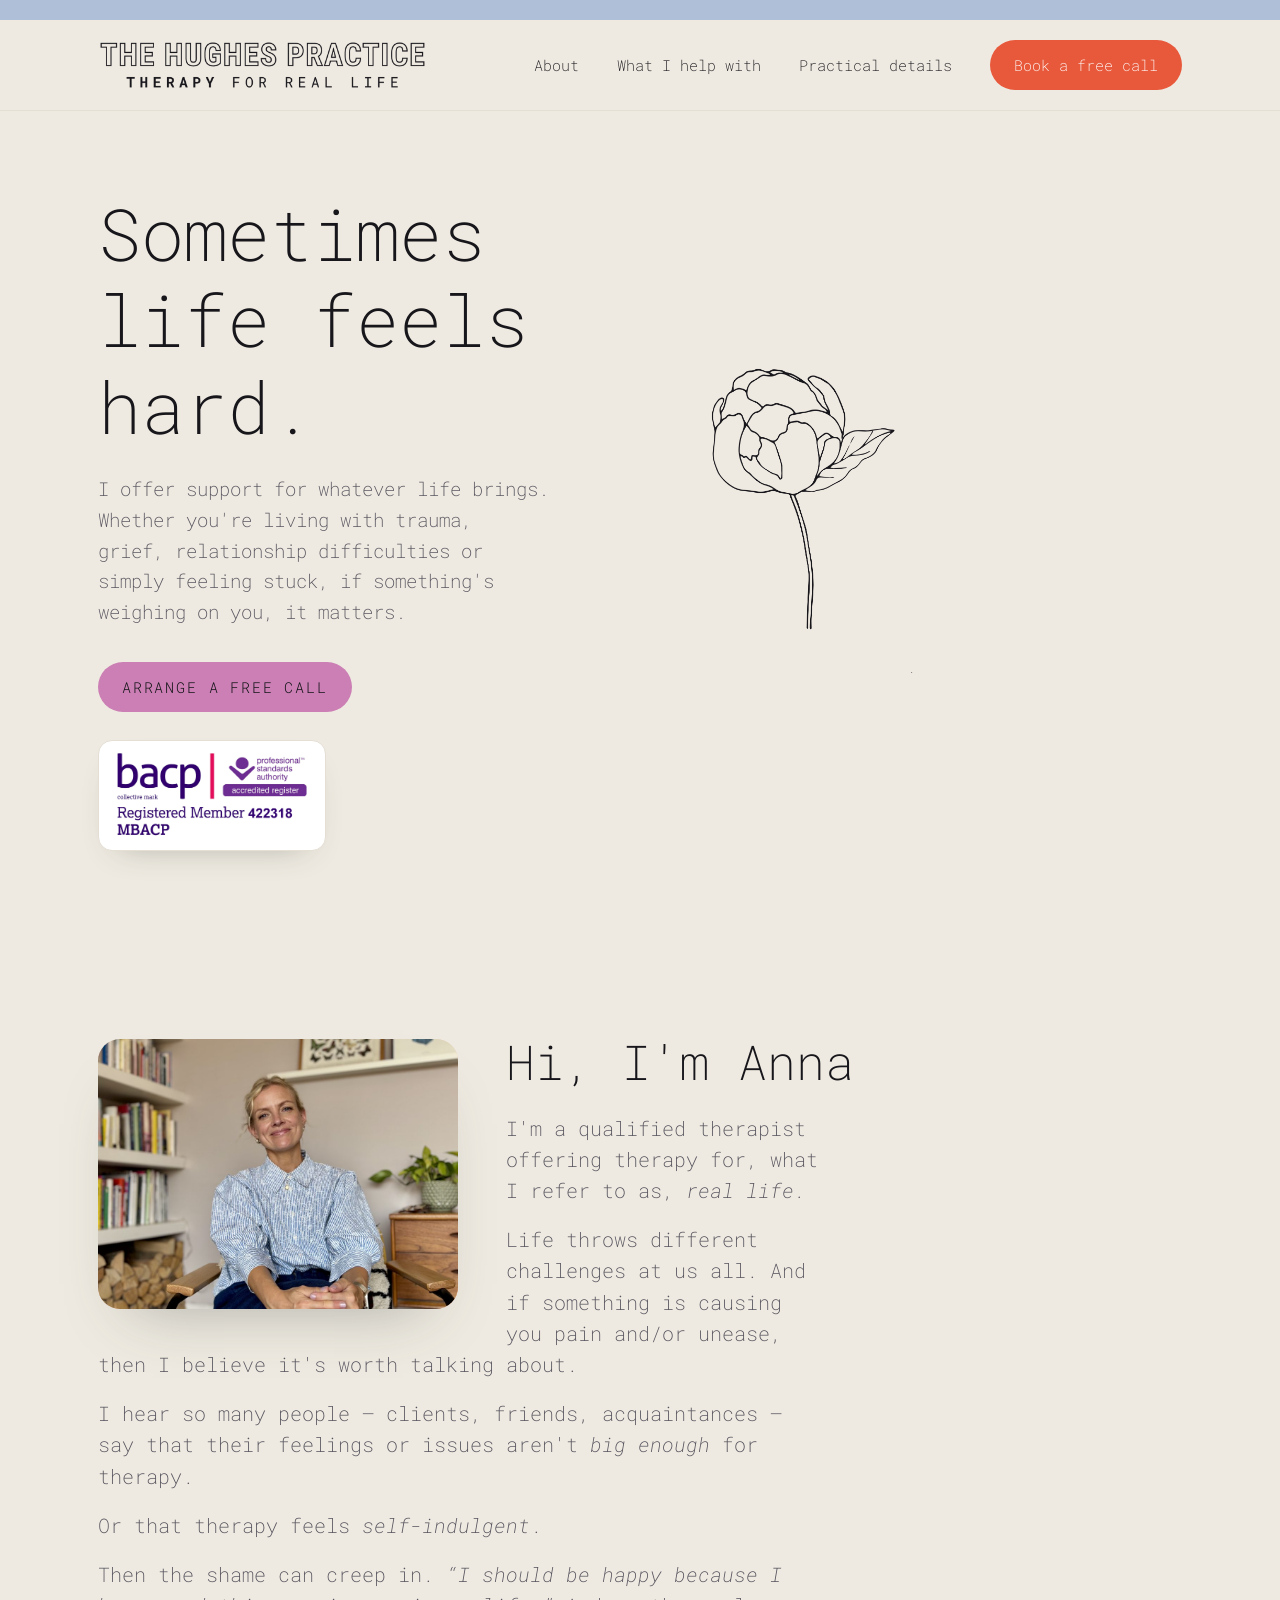
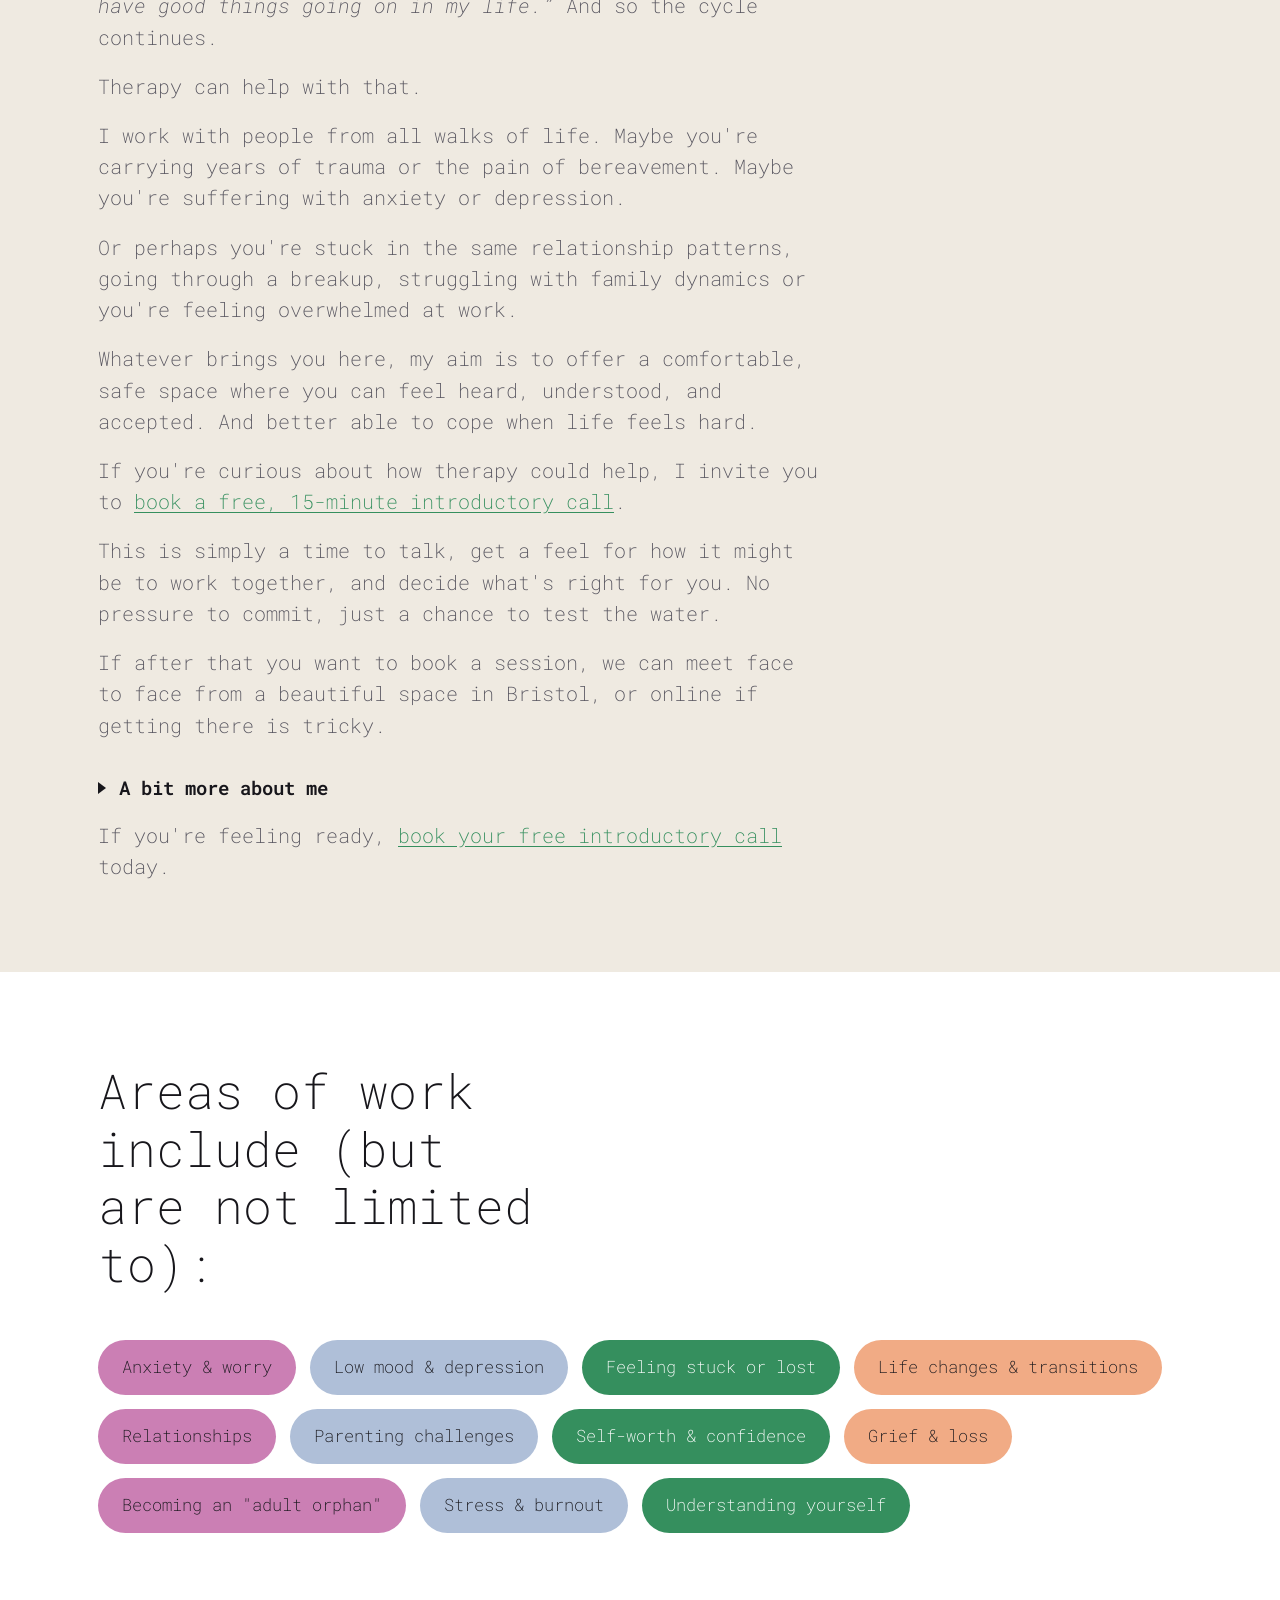
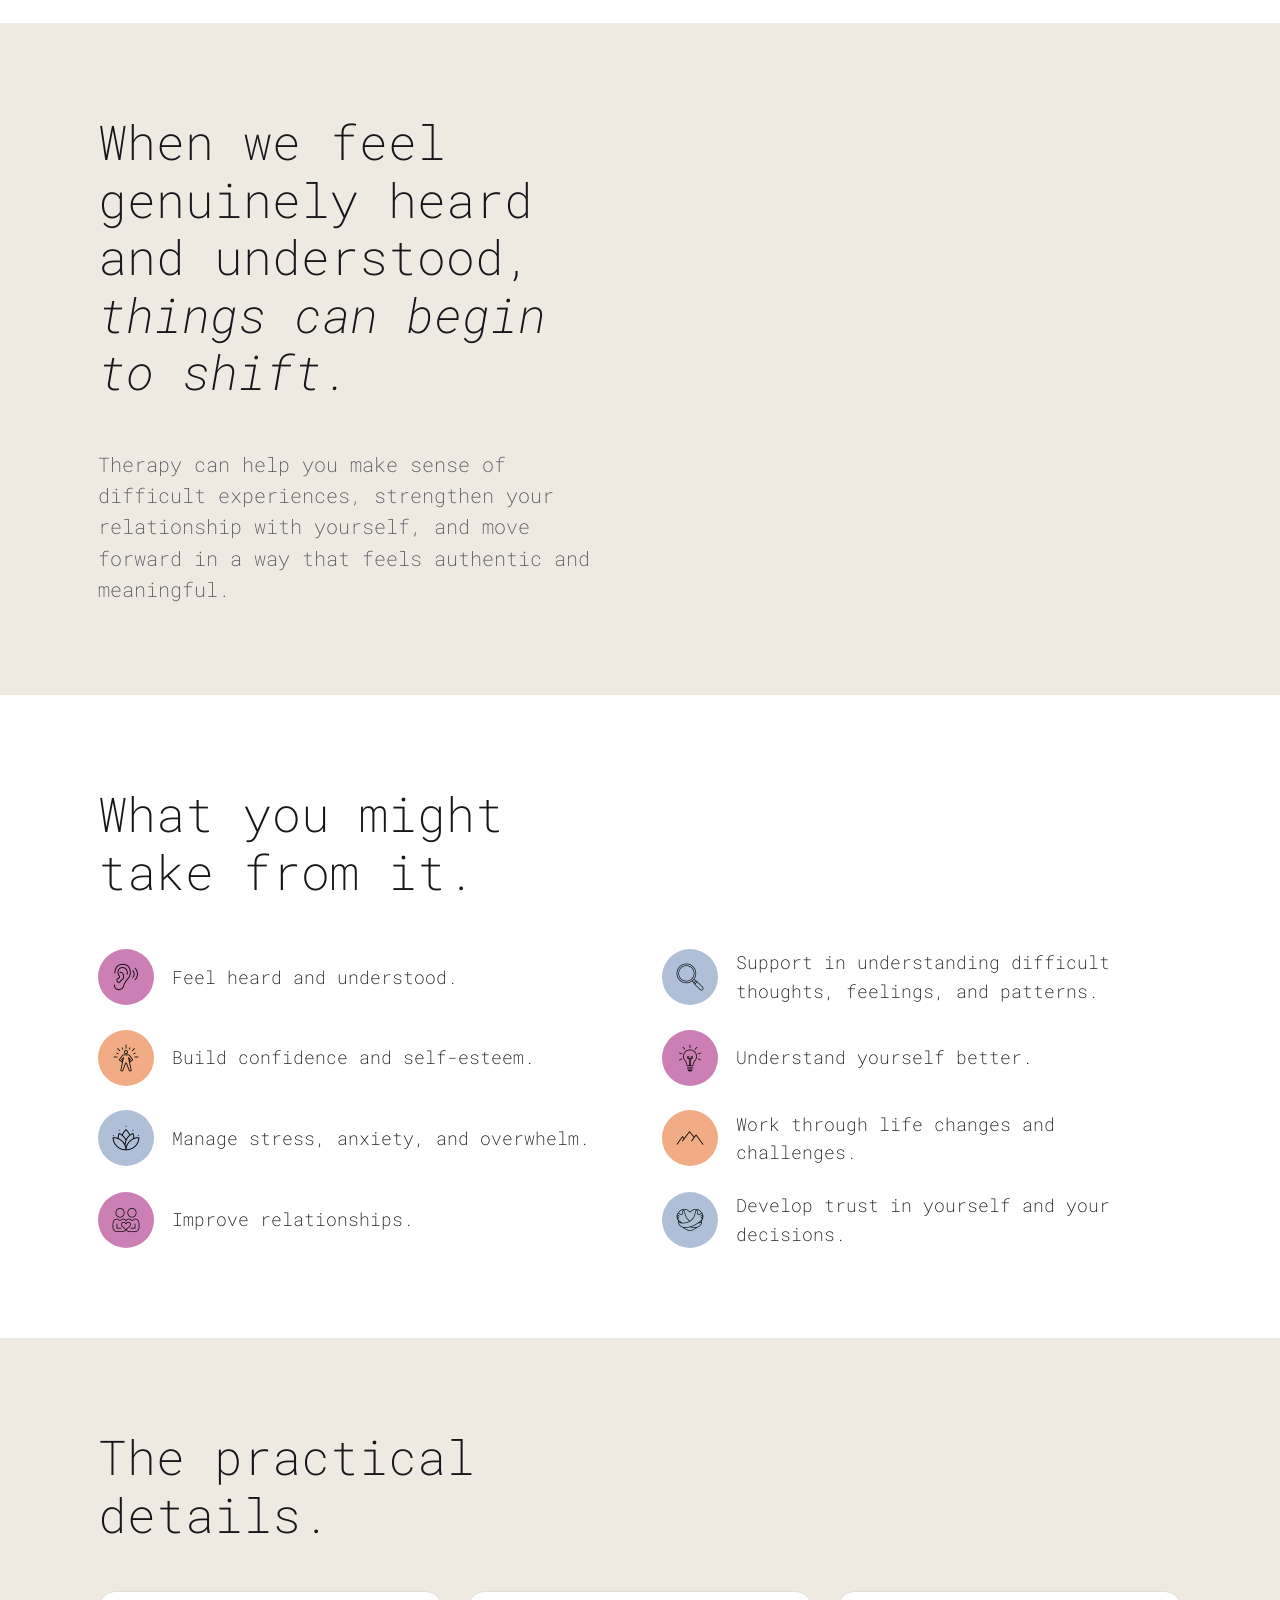
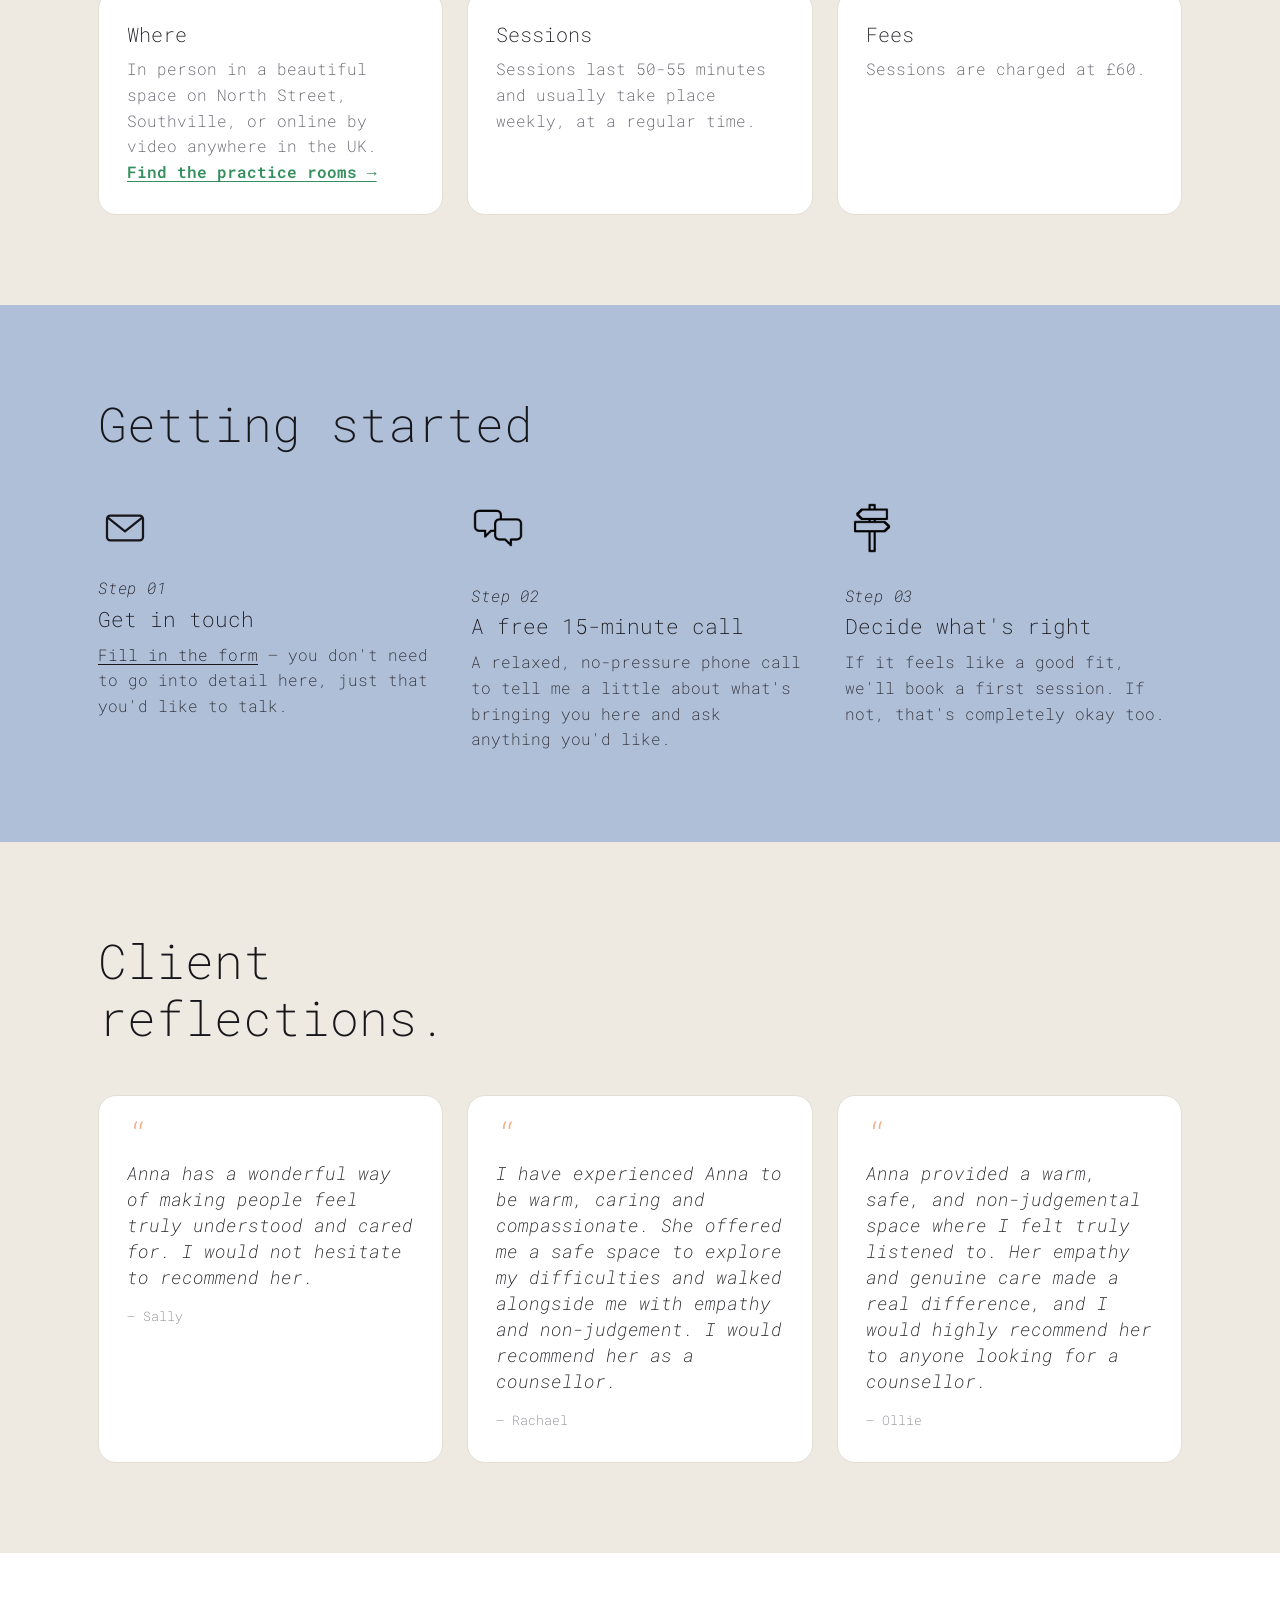
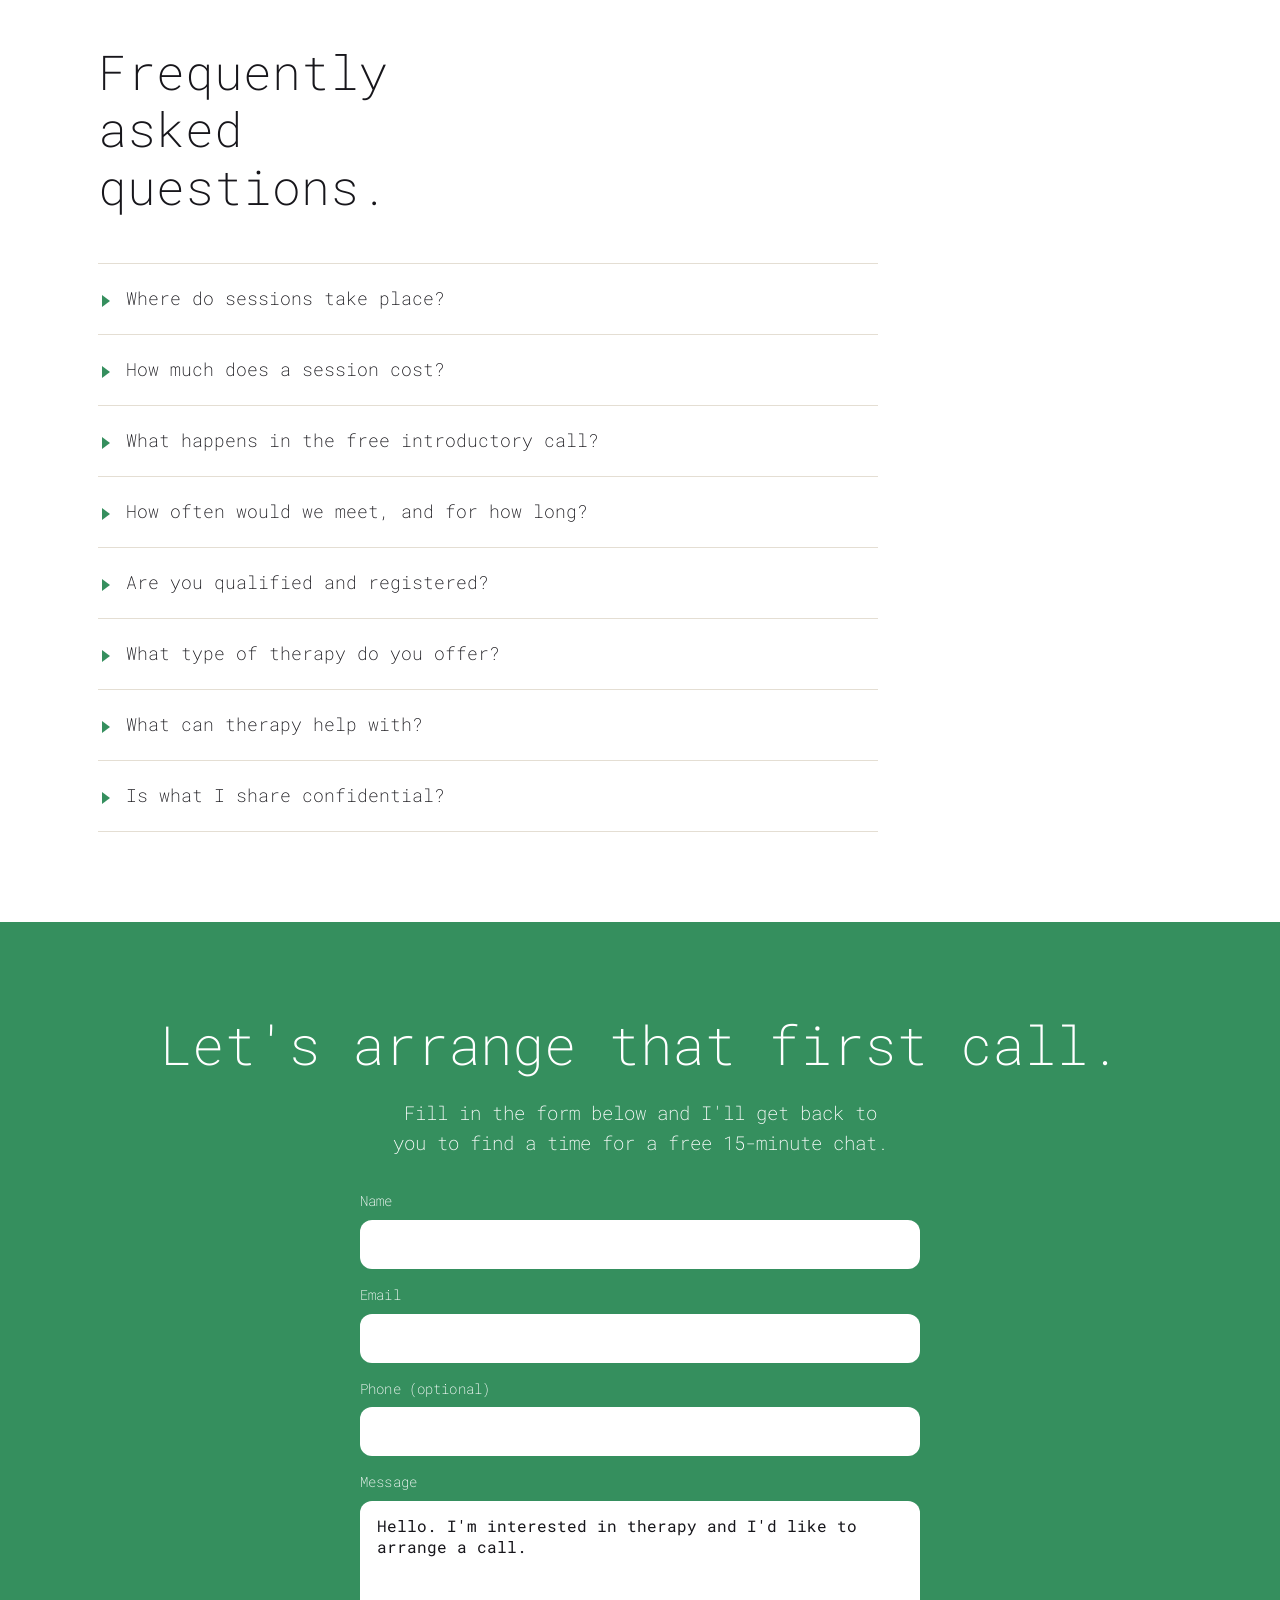
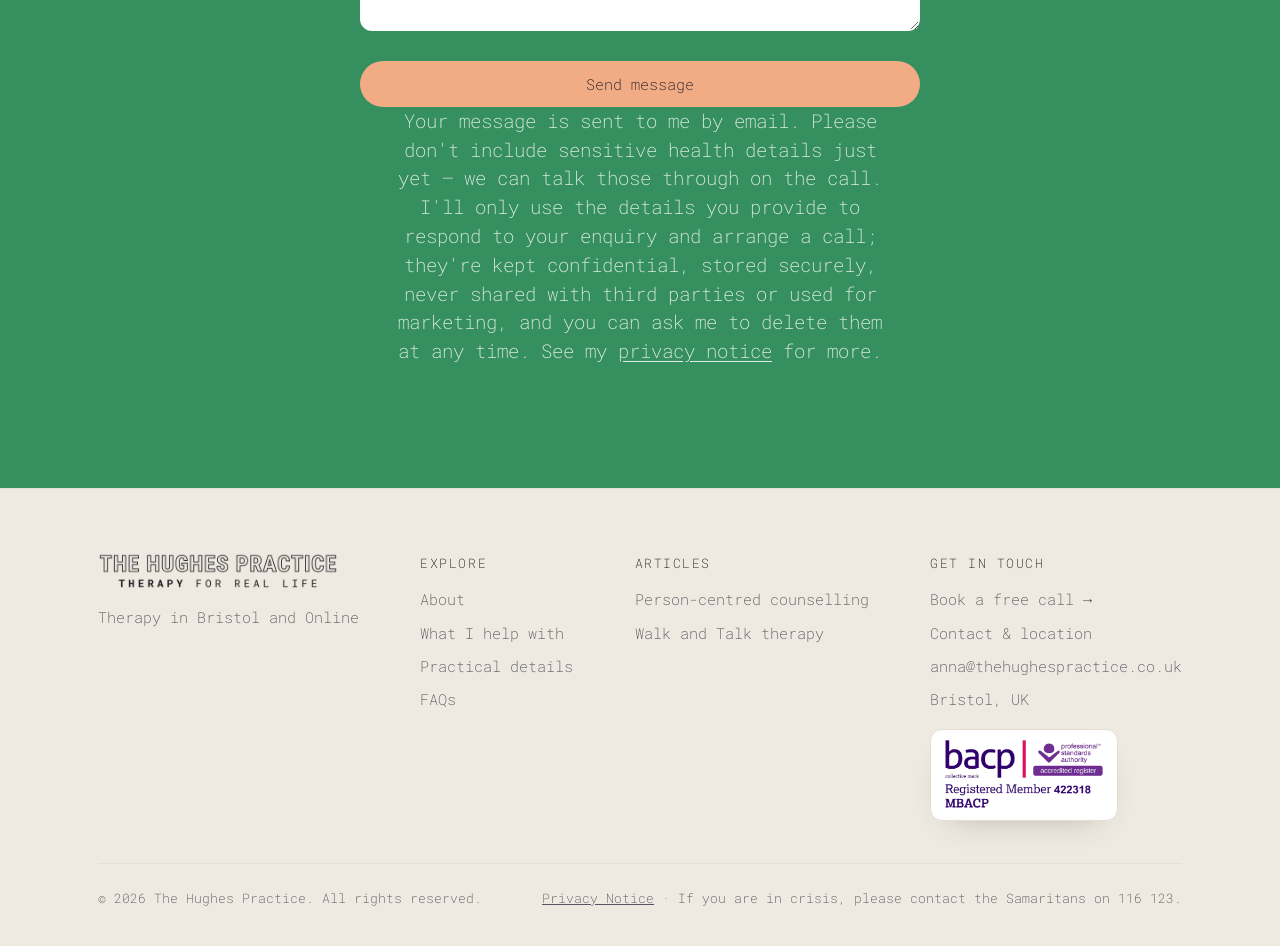
==== commit 01209444: "Revert the heading font experiment Restores the original all-mono headings: removes Bricolage Grotes" ====
--- a/index.html
+++ b/index.html
@@ -30,7 +30,7 @@
 <meta name="twitter:image" content="https://www.thehughespractice.co.uk/og-image.png?v=2">
 <link rel="preconnect" href="https://fonts.googleapis.com">
 <link rel="preconnect" href="https://fonts.gstatic.com" crossorigin>
-<link href="https://fonts.googleapis.com/css2?family=Bricolage+Grotesque:opsz,wdth,wght@12..96,75..100,200..800&family=Roboto+Mono:ital,wght@0,200;0,300;0,400;0,500;0,600;1,200;1,300&display=swap" rel="stylesheet">
+<link href="https://fonts.googleapis.com/css2?family=Roboto+Mono:ital,wght@0,200;0,300;0,400;0,500;0,600;1,200;1,300&display=swap" rel="stylesheet">
 <style>
   :root{
     --green:#358F5E;        /* DAZE — green, primary accent */
@@ -46,8 +46,6 @@
     --line:#E4DED3;
     --maxw:1140px;
     --serif:"Roboto Mono",ui-monospace,monospace;
-    --display:"Bricolage Grotesque","Helvetica Neue",Arial,sans-serif;
-    --ink-head:#686575;      /* softer grey-black for main headings */
     --sans:"Roboto Mono",ui-monospace,monospace;
   }
 
@@ -55,7 +53,6 @@
   html{scroll-behavior:smooth;overflow-x:hidden}
   body{font-family:var(--sans);color:var(--ink);background:var(--cream);line-height:1.6;font-size:18px;font-weight:200;overflow-x:hidden;-webkit-font-smoothing:antialiased}
   h1,h2,h3{font-family:var(--serif);font-weight:200;line-height:1.2;letter-spacing:0}
-  h1,h2{font-family:var(--display);font-weight:700;color:var(--ink-head)}
   a{color:inherit}
   .lead-para a{color:var(--green);text-decoration:underline;text-underline-offset:3px;font-weight:600}
   .step p a{color:#fff;text-decoration:underline;text-underline-offset:3px;font-weight:600}
@@ -115,7 +112,7 @@
   .hero{position:relative;overflow:hidden;padding:80px 0 92px}
   .hero-grid{display:grid;grid-template-columns:1.1fr .9fr;gap:28px;align-items:center}
   .eyebrow{display:inline-block;font-size:.82rem;font-weight:600;letter-spacing:.14em;text-transform:uppercase;color:var(--green-mid);margin-bottom:22px}
-  .hero h1{font-size:clamp(2.7rem,6vw,4.5rem);color:var(--ink-head);margin-bottom:24px}
+  .hero h1{font-size:clamp(2.7rem,6vw,4.5rem);color:var(--ink);margin-bottom:24px}
   .hero h1 span{display:block;font-weight:400;font-size:0.62em}
   .hero h1 em{font-style:italic;font-weight:400;color:var(--green-mid)}
   .hero p.lede{font-size:1.2rem;color:var(--ink-soft);max-width:46ch;margin-bottom:34px;text-wrap:balance}
@@ -133,7 +130,7 @@
   section{padding:90px 0}
   .section-head{max-width:42ch;margin-bottom:48px}
   .section-head .eyebrow{margin-bottom:16px}
-  h2{font-size:clamp(2rem,4vw,3rem);color:var(--ink-head)}
+  h2{font-size:clamp(2rem,4vw,3rem);color:var(--ink)}
   .lead-para{font-size:1.22rem;color:var(--ink-soft);max-width:60ch}
 
   .band-paper{background:var(--paper)}
@@ -145,7 +142,6 @@
   /* light-blue band (Getting started) — dark text */
   .band-sky{background:#AFBFD8;color:#17161B}
   .band-sky h2,.band-sky h3,.band-sky .step h3{color:#17161B}
-  .band-sky h2{color:var(--ink-head)}
   .band-sky .step p{color:#26252b}
   .band-sky .step p a{color:#17161B}
   .band-sky .step .num{color:#17161B}
@@ -296,7 +292,7 @@
   <section class="hero">
   <div class="wrap hero-grid">
     <div>
-      <h1>Sometimes<br>life feels<br>hard.</h1>
+      <h1>Sometimes life feels hard.</h1>
       <p class="lede">I offer support for whatever life brings. Whether you're living with trauma, grief, relationship difficulties or simply feeling stuck, if something's weighing on you, it matters.</p>
       <div class="hero-cta">
         <a href="#contact" class="btn btn-primary">Arrange a free call</a>
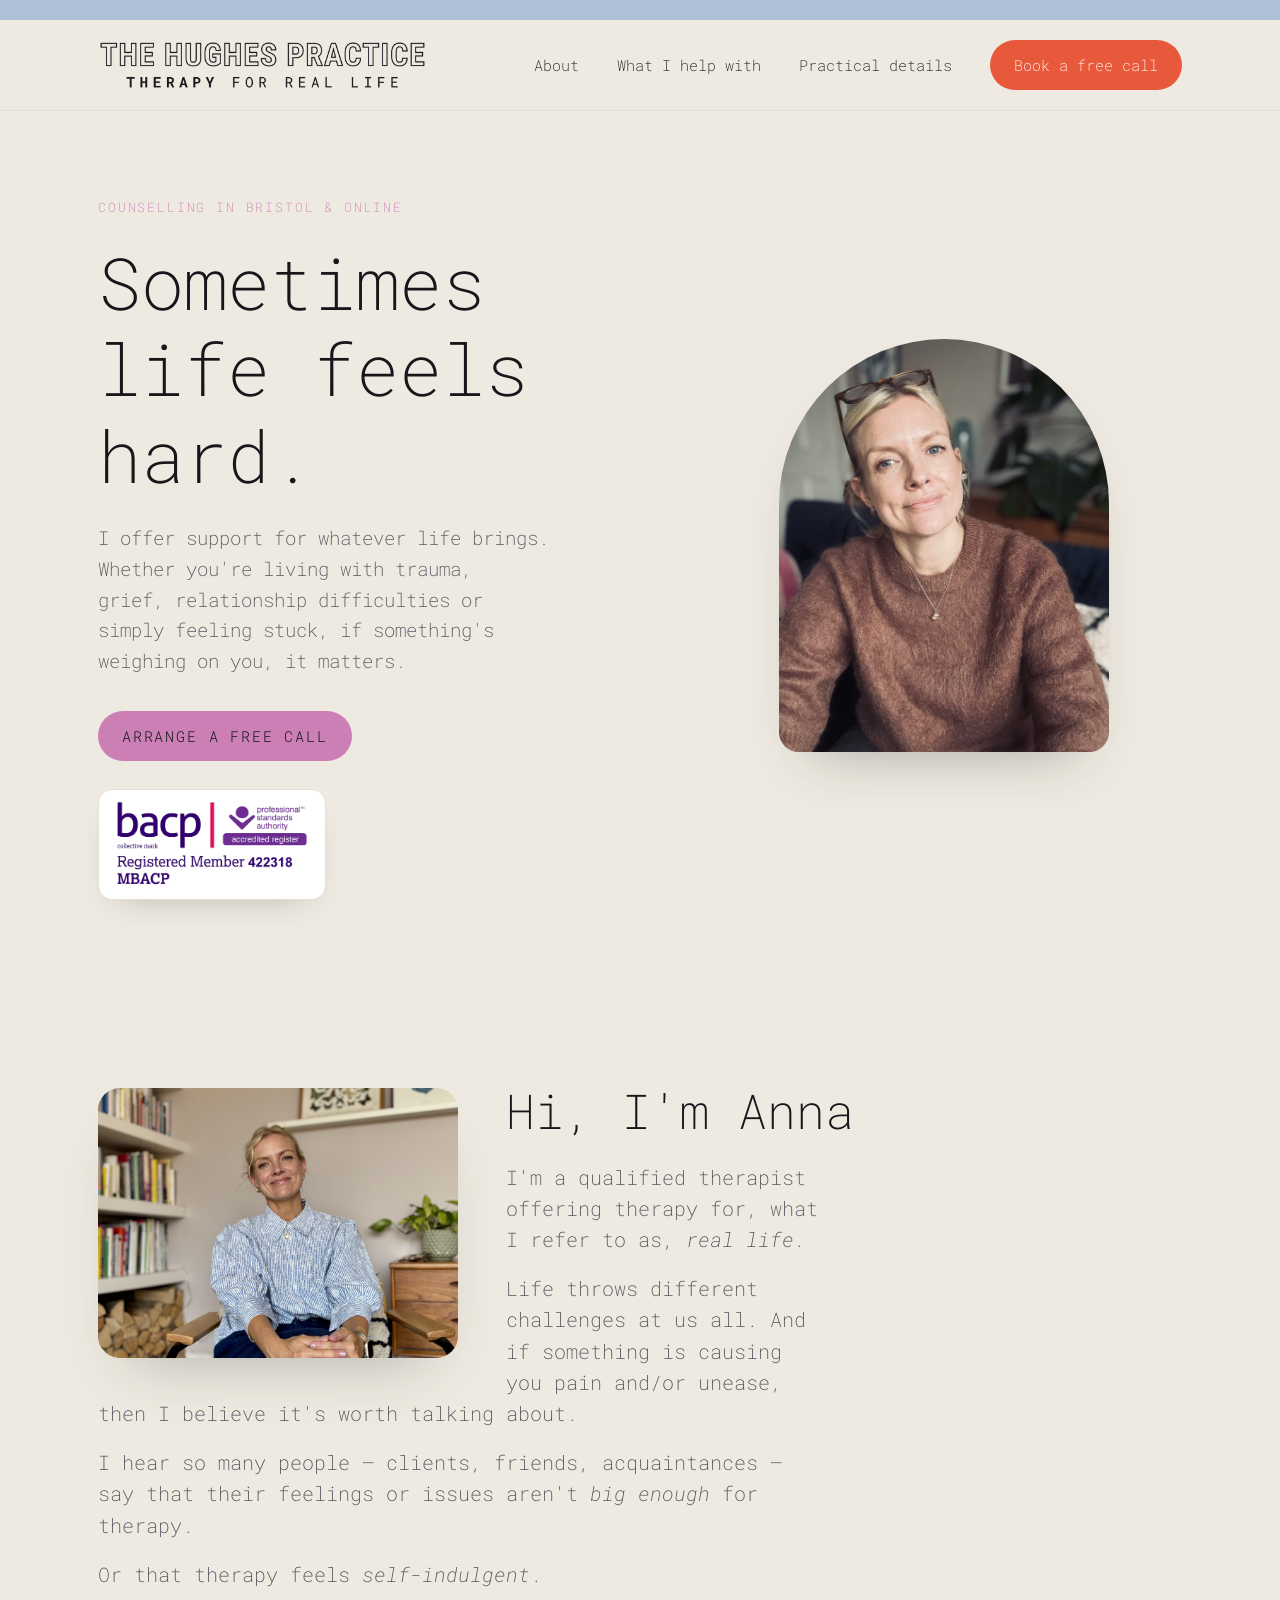
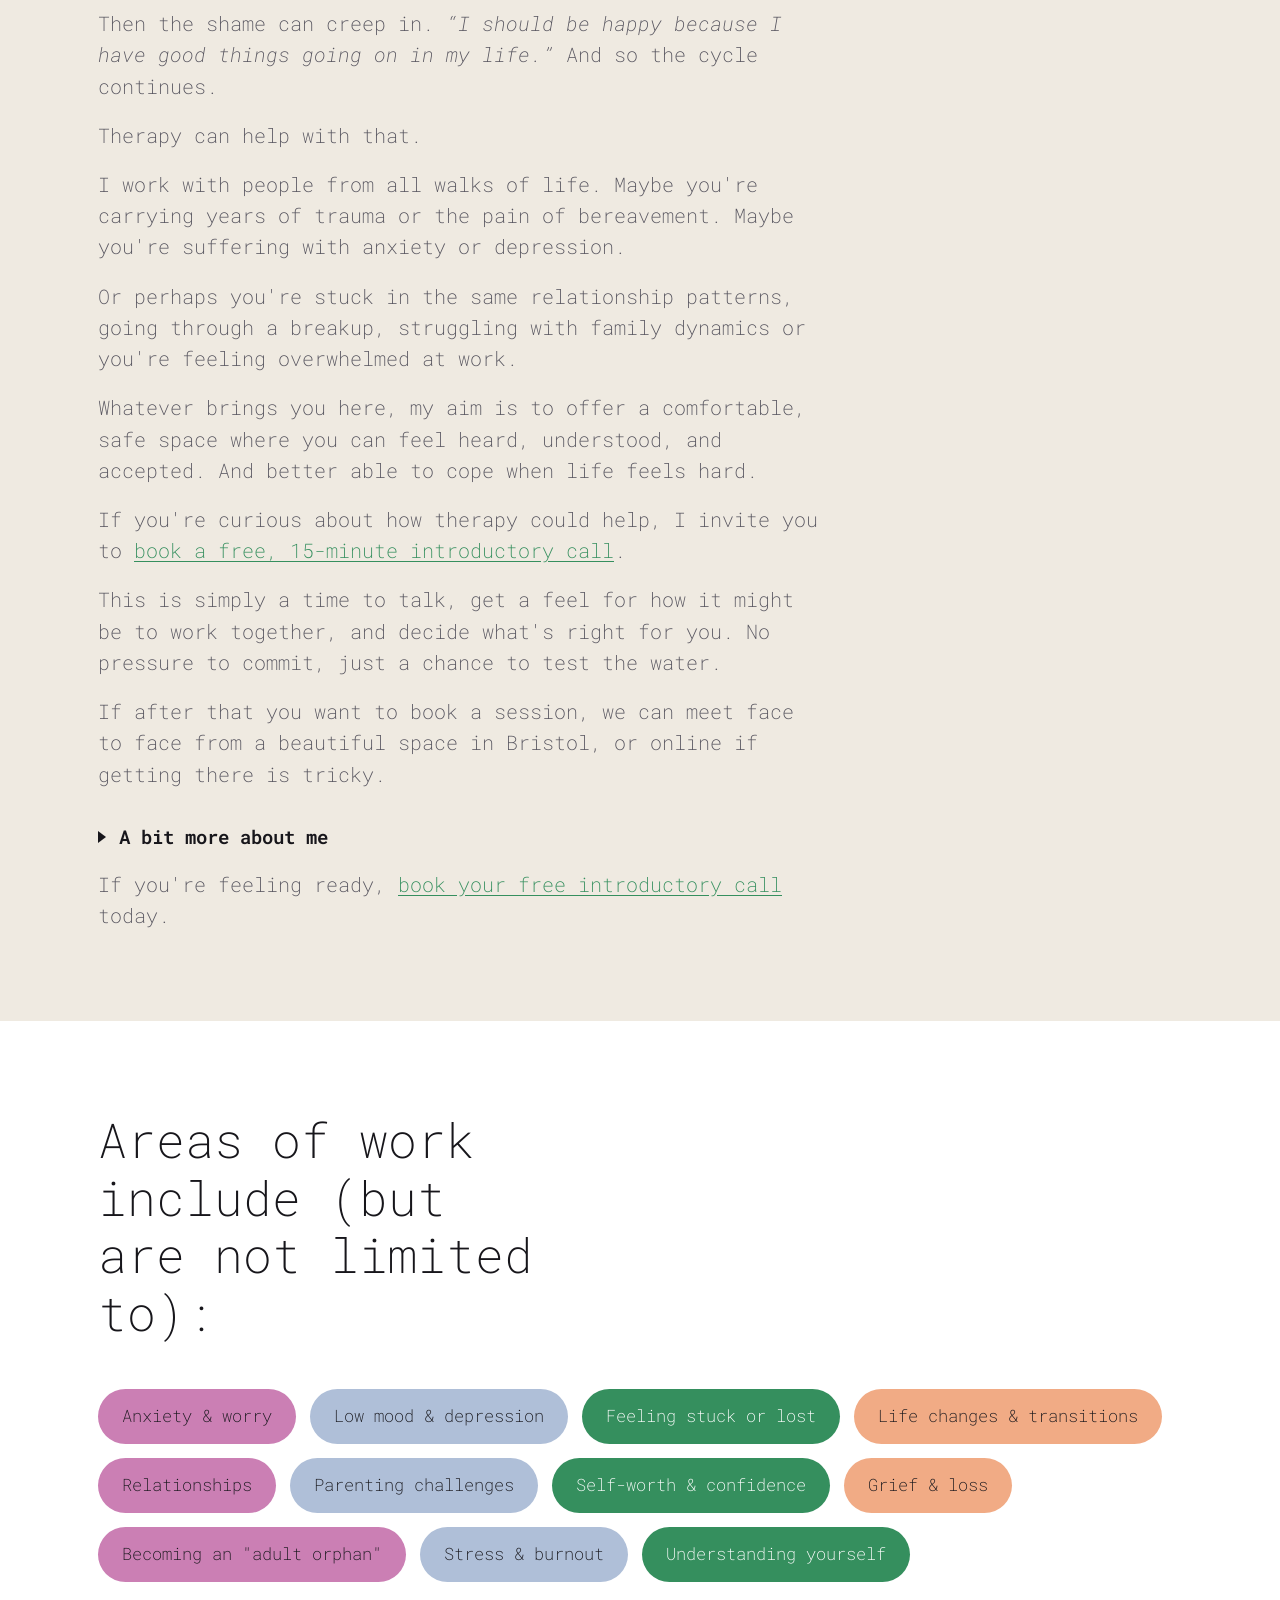
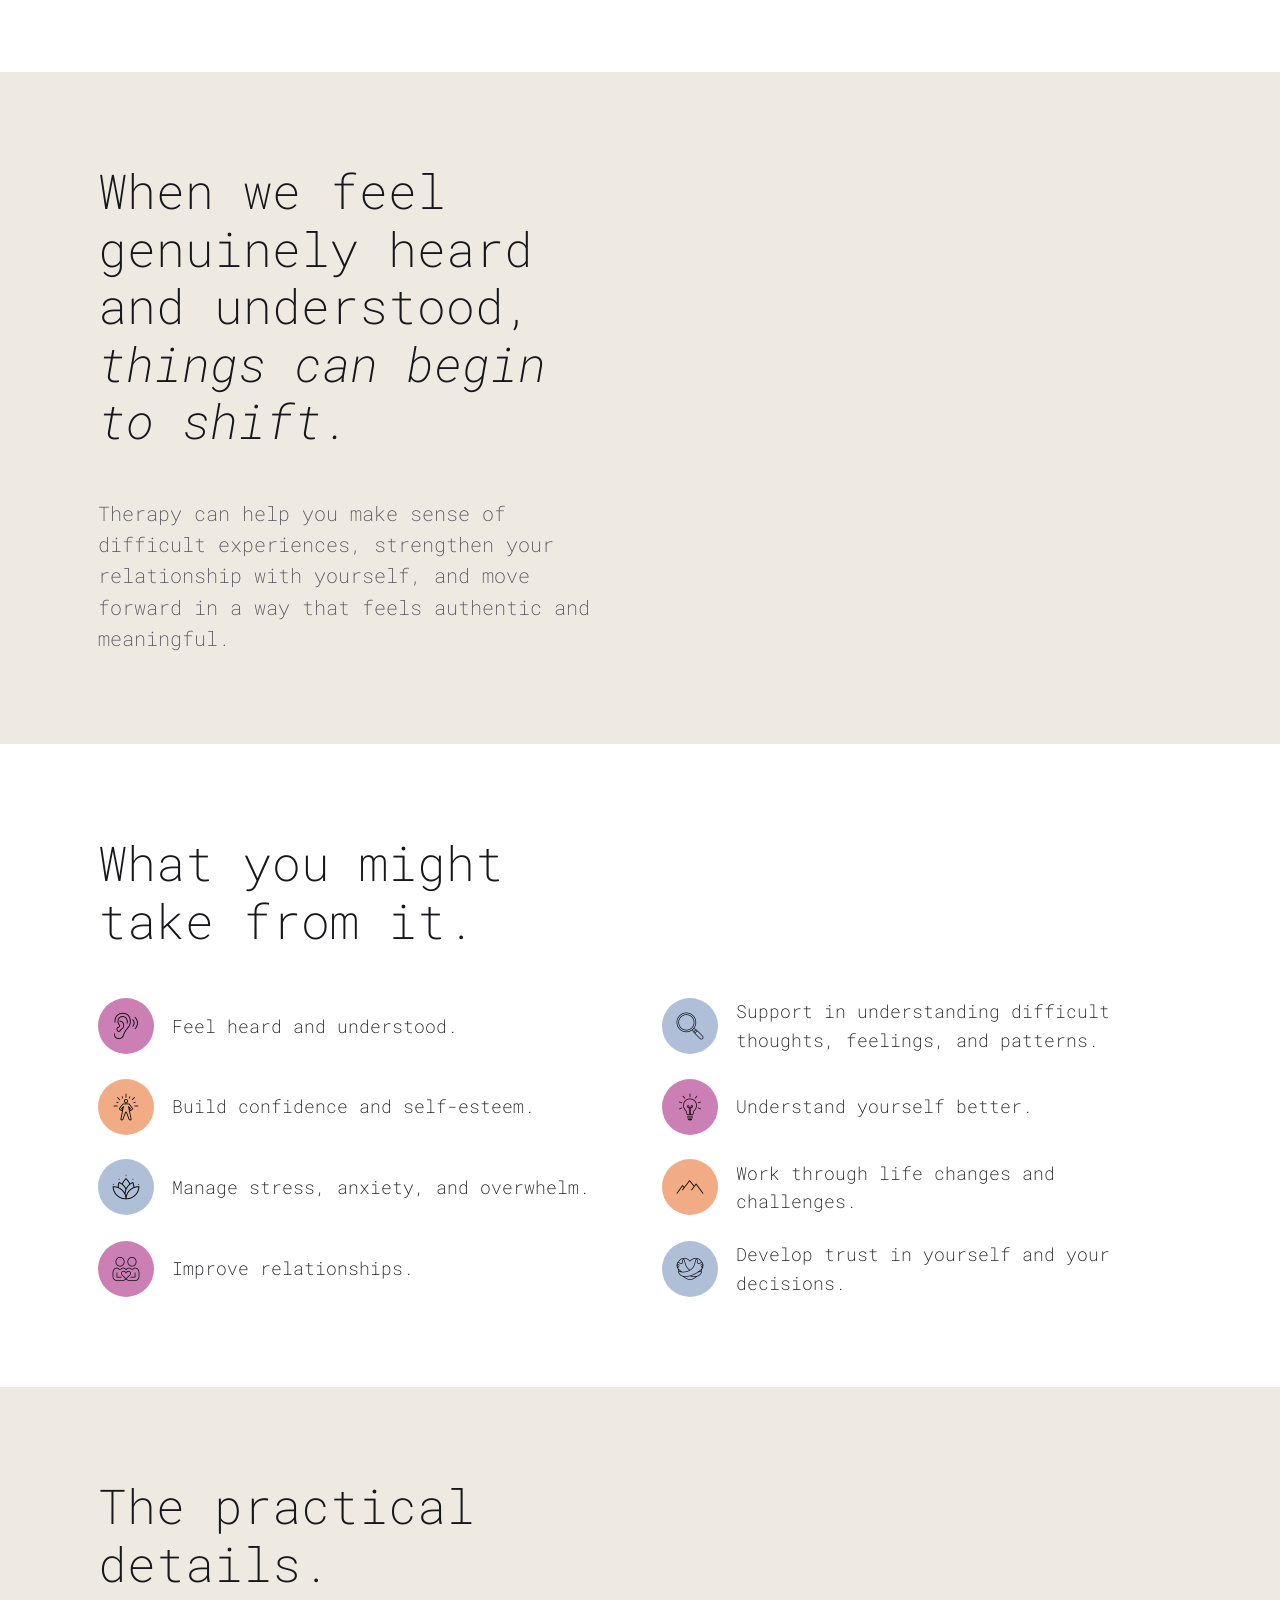
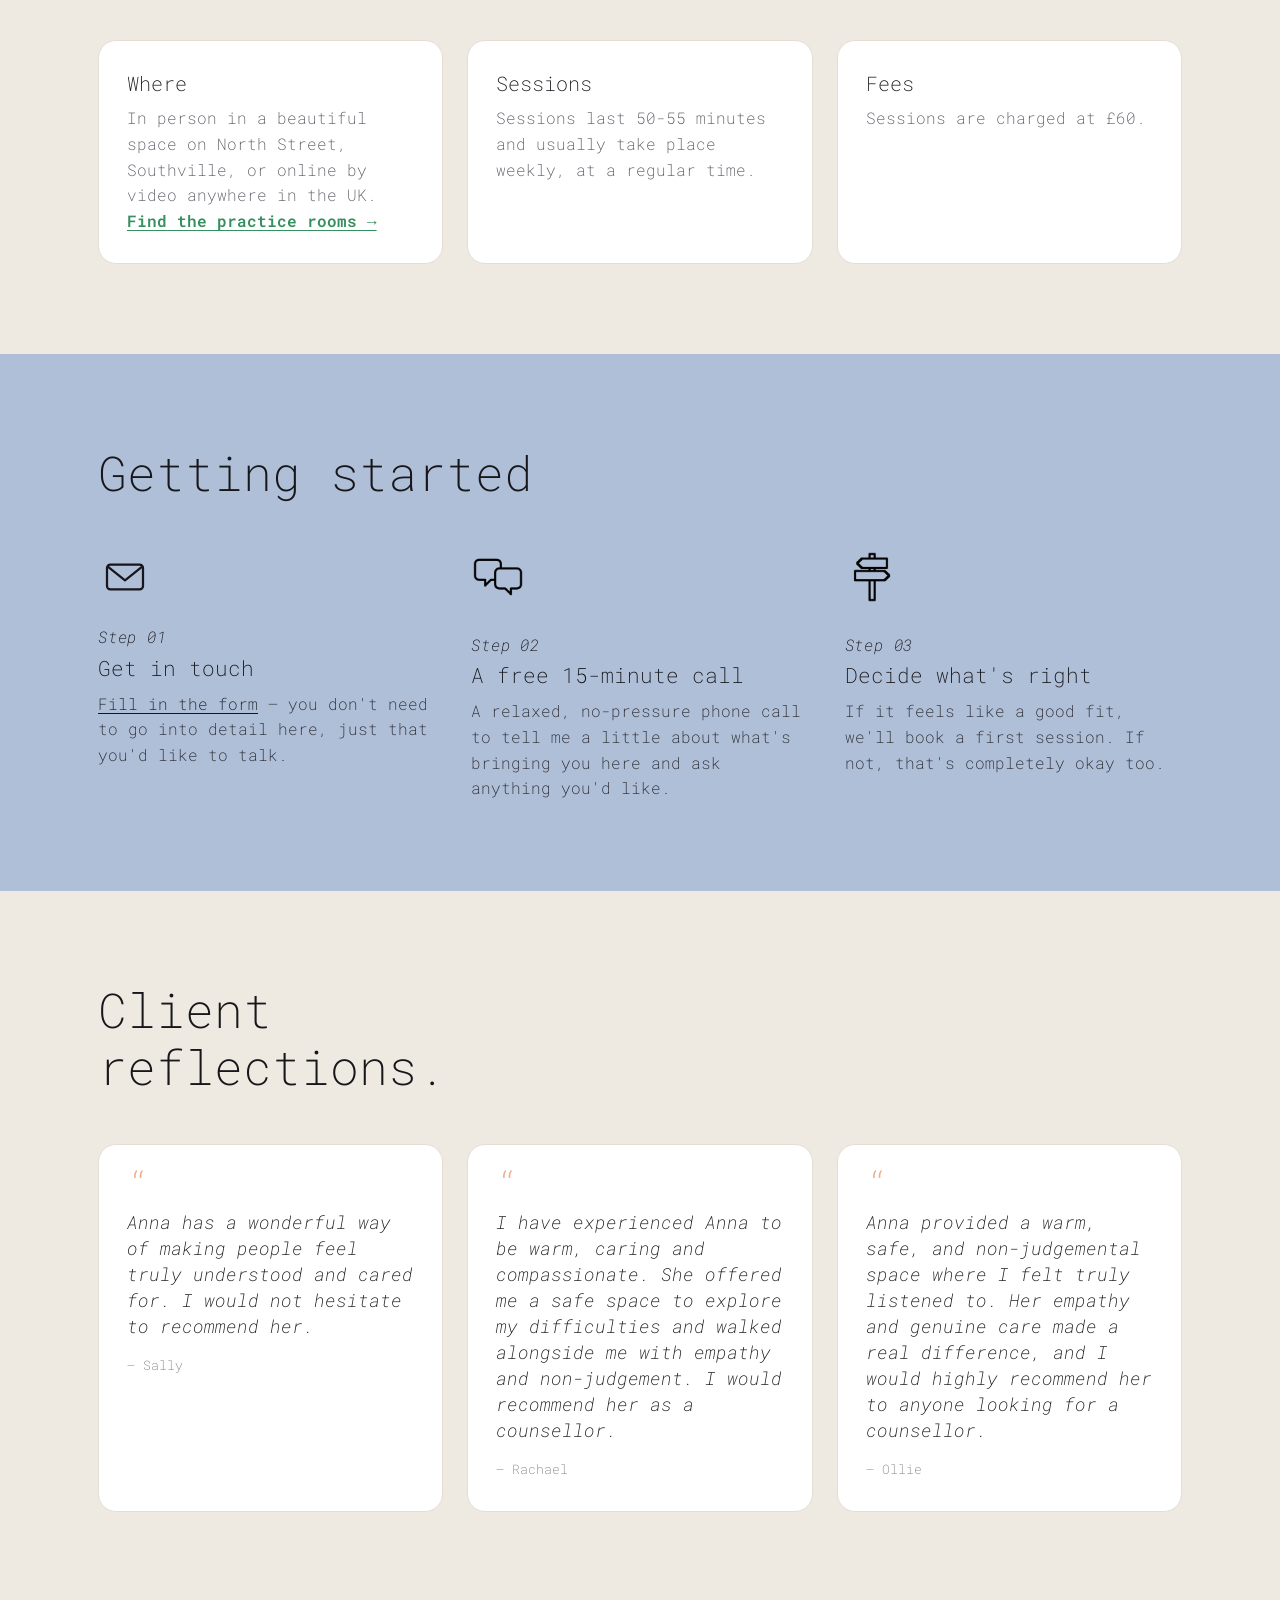
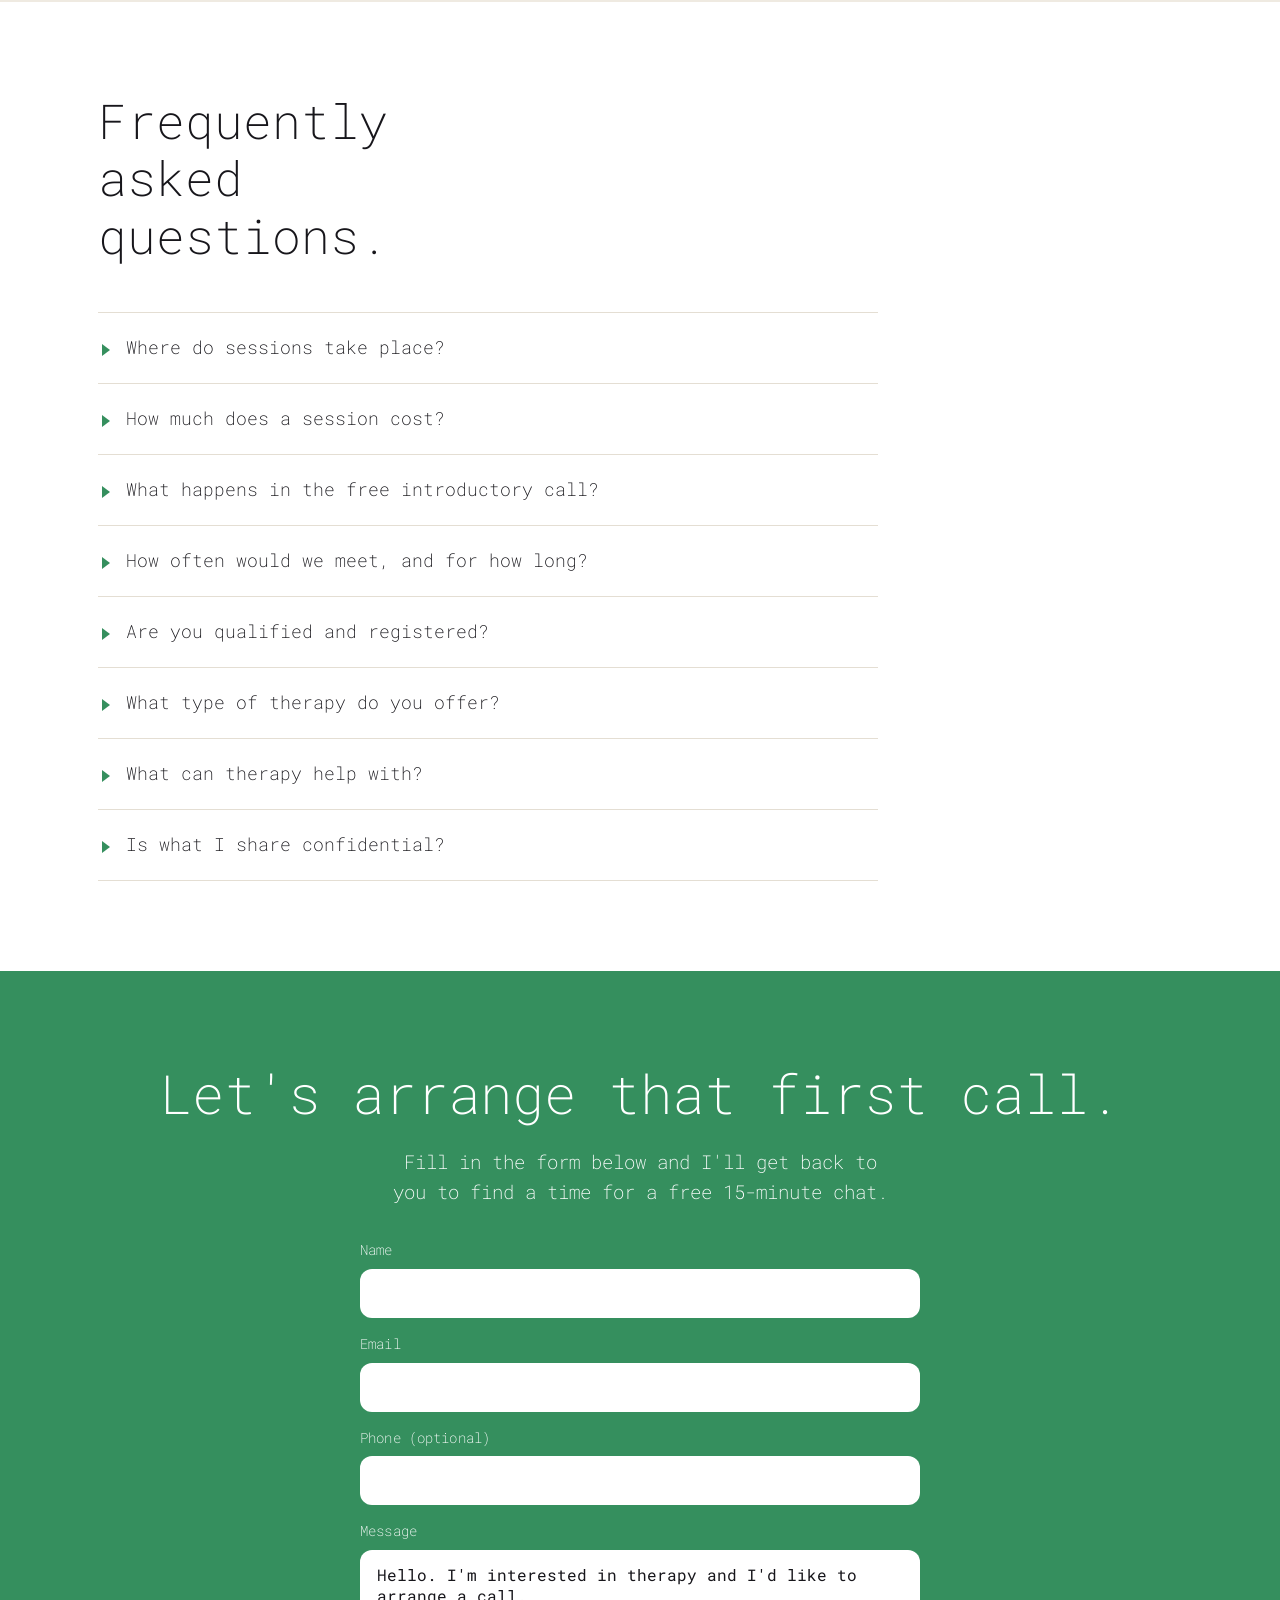
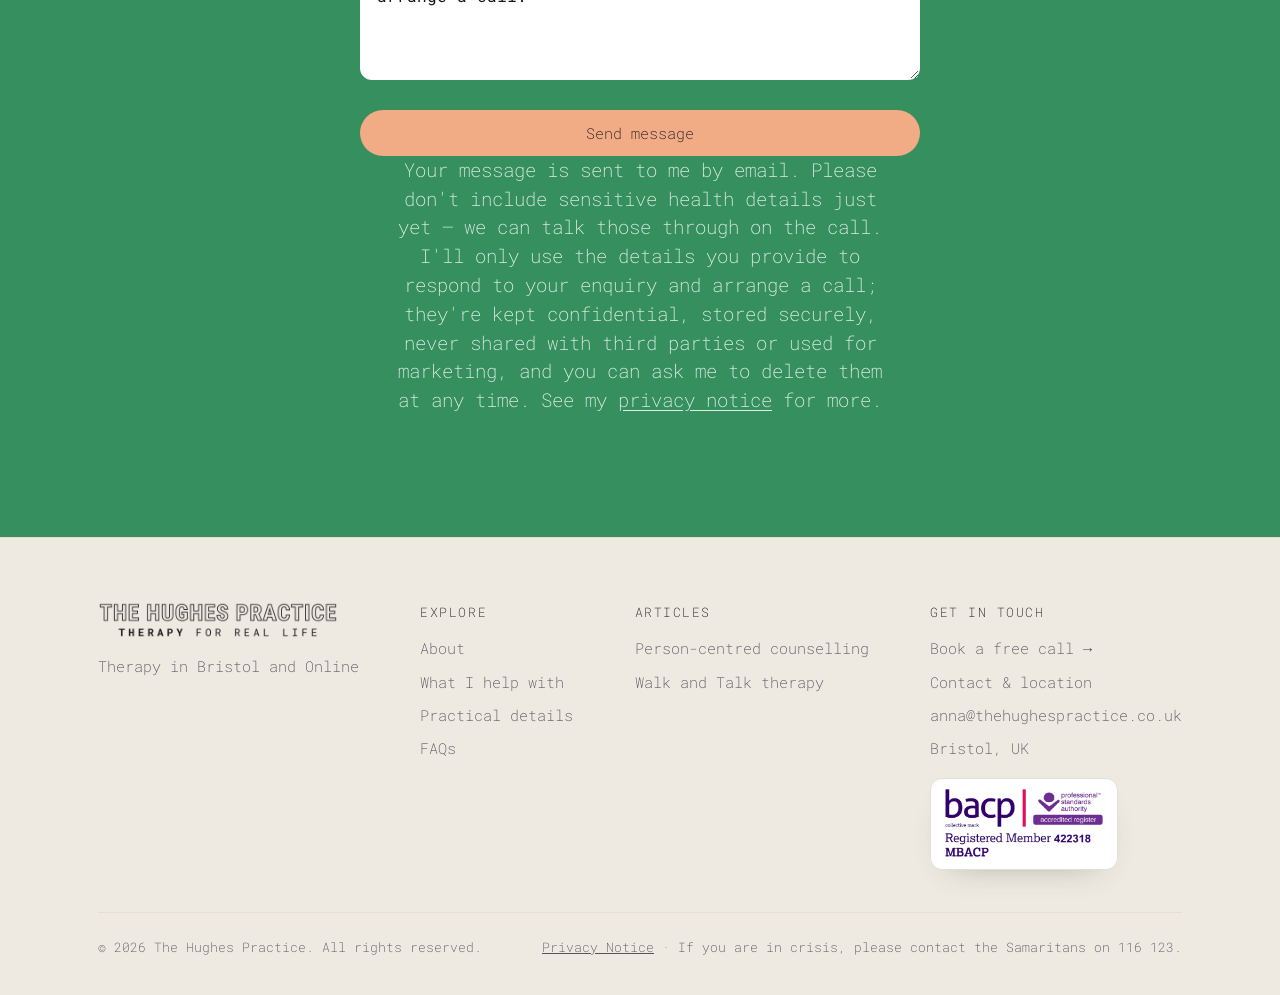
==== commit 3fc6dc91: "Put Anna's portrait in the hero with a keyword line above the headline - New portrait-hero.jpg (700x" ====
--- a/index.html
+++ b/index.html
@@ -4,7 +4,7 @@
 <meta charset="UTF-8">
 <meta name="viewport" content="width=device-width, initial-scale=1.0">
 <title>Counselling in Bristol &amp; online | The Hughes Practice</title>
-<meta name="description" content="Counselling in Bristol and online, supporting adults through periods of change, uncertainty and self-discovery. A calm, unhurried space to talk things through — at your pace, without judgement. Free 15-minute introductory call.">
+<meta name="description" content="Counselling in Bristol and online for adults facing change, uncertainty or feeling stuck. A calm space to talk, at your pace. Free 15-minute call.">
 
 <!-- canonical URL — the site's live address -->
 <link rel="canonical" href="https://www.thehughespractice.co.uk/">
@@ -70,6 +70,9 @@
   .illus .ft{fill:var(--plaster-tint);stroke:none}
   .illus .rug{stroke:var(--plaster)}
   .hero-illus{color:var(--green);width:100%;max-width:210px;height:auto}
+  .hero-portrait{width:100%;max-width:330px;height:auto;aspect-ratio:4/5;object-fit:cover;
+                 object-position:50% 32%;border-radius:200px 200px 24px 24px;
+                 box-shadow:0 30px 60px -34px rgba(55,66,57,.45)}
   .hero-illus path,.hero-illus ellipse,.hero-illus line{stroke-width:1.6}
   .spot{width:54px;height:54px;margin-bottom:20px;color:#F1E7DC}
   .spot path,.spot rect,.spot circle,.spot line,.spot polyline{stroke-width:2}
@@ -124,7 +127,7 @@
   .bacp-badge--sm img{width:158px}
   .foot-col .bacp-badge{margin-top:8px}
   .hero-note{font-size:.9rem;color:var(--ink-soft);margin-top:20px}
-  .illus-stage{display:flex;align-items:center;justify-content:flex-start}
+  .illus-stage{display:flex;align-items:center;justify-content:center}
 
   /* ---------- sections ---------- */
   section{padding:90px 0}
@@ -237,8 +240,17 @@
     body{font-size:17px}
     .hero-grid,.intro-grid,.about-grid{grid-template-columns:1fr}
     .about-grid>.portrait{float:none;width:100%;margin:0 0 24px}
-    .illus-stage{display:none}
     .hero-illus{max-width:180px}
+    /* mobile hero order: keyword line, headline, portrait, then the rest */
+    .hero-grid{display:flex;flex-direction:column;align-items:stretch}
+    .hero-grid>div:first-child{display:contents}
+    .hero .eyebrow{order:1}
+    .hero h1{order:2;margin-bottom:20px}
+    .illus-stage{display:flex;order:3;margin:0 0 26px;justify-content:flex-start}
+    .hero p.lede{order:4}
+    .hero-cta{order:5}
+    .hero-trust{order:6}
+    .hero-portrait{max-width:240px}
     .principles,.details,.steps,.quotes{grid-template-columns:1fr}
     .benefits{grid-template-columns:1fr}
     .nav-links{display:none}
@@ -292,6 +304,7 @@
   <section class="hero">
   <div class="wrap hero-grid">
     <div>
+      <p class="eyebrow">Counselling in Bristol &amp; online</p>
       <h1>Sometimes life feels hard.</h1>
       <p class="lede">I offer support for whatever life brings. Whether you're living with trauma, grief, relationship difficulties or simply feeling stuck, if something's weighing on you, it matters.</p>
       <div class="hero-cta">
@@ -312,7 +325,8 @@
        file name and put it next to this page), OR change the src below to
        your own image, e.g. src="my-photo.jpg".
   ==================================================================== -->
-      <img src="hero.png" class="hero-illus" alt="Line drawing of a pink peony flower">
+      <img src="portrait-hero.jpg" class="hero-portrait" width="700" height="875"
+           alt="Anna Hughes, counsellor at The Hughes Practice in Bristol">
     </div>
   </div>
 </section>
@@ -626,9 +640,12 @@
   "priceRange": "£60",
   "address": {
     "@type": "PostalAddress",
+    "streetAddress": "The Practice Rooms, 226 North Street, Southville",
     "addressLocality": "Bristol",
+    "postalCode": "BS3 1JD",
     "addressCountry": "GB"
   },
+  "hasMap": "https://www.google.com/maps/search/?api=1&query=226+North+Street%2C+Southville%2C+Bristol%2C+BS3+1JD",
   "areaServed": [
     {"@type": "City", "name": "Bristol"},
     {"@type": "Country", "name": "United Kingdom"}
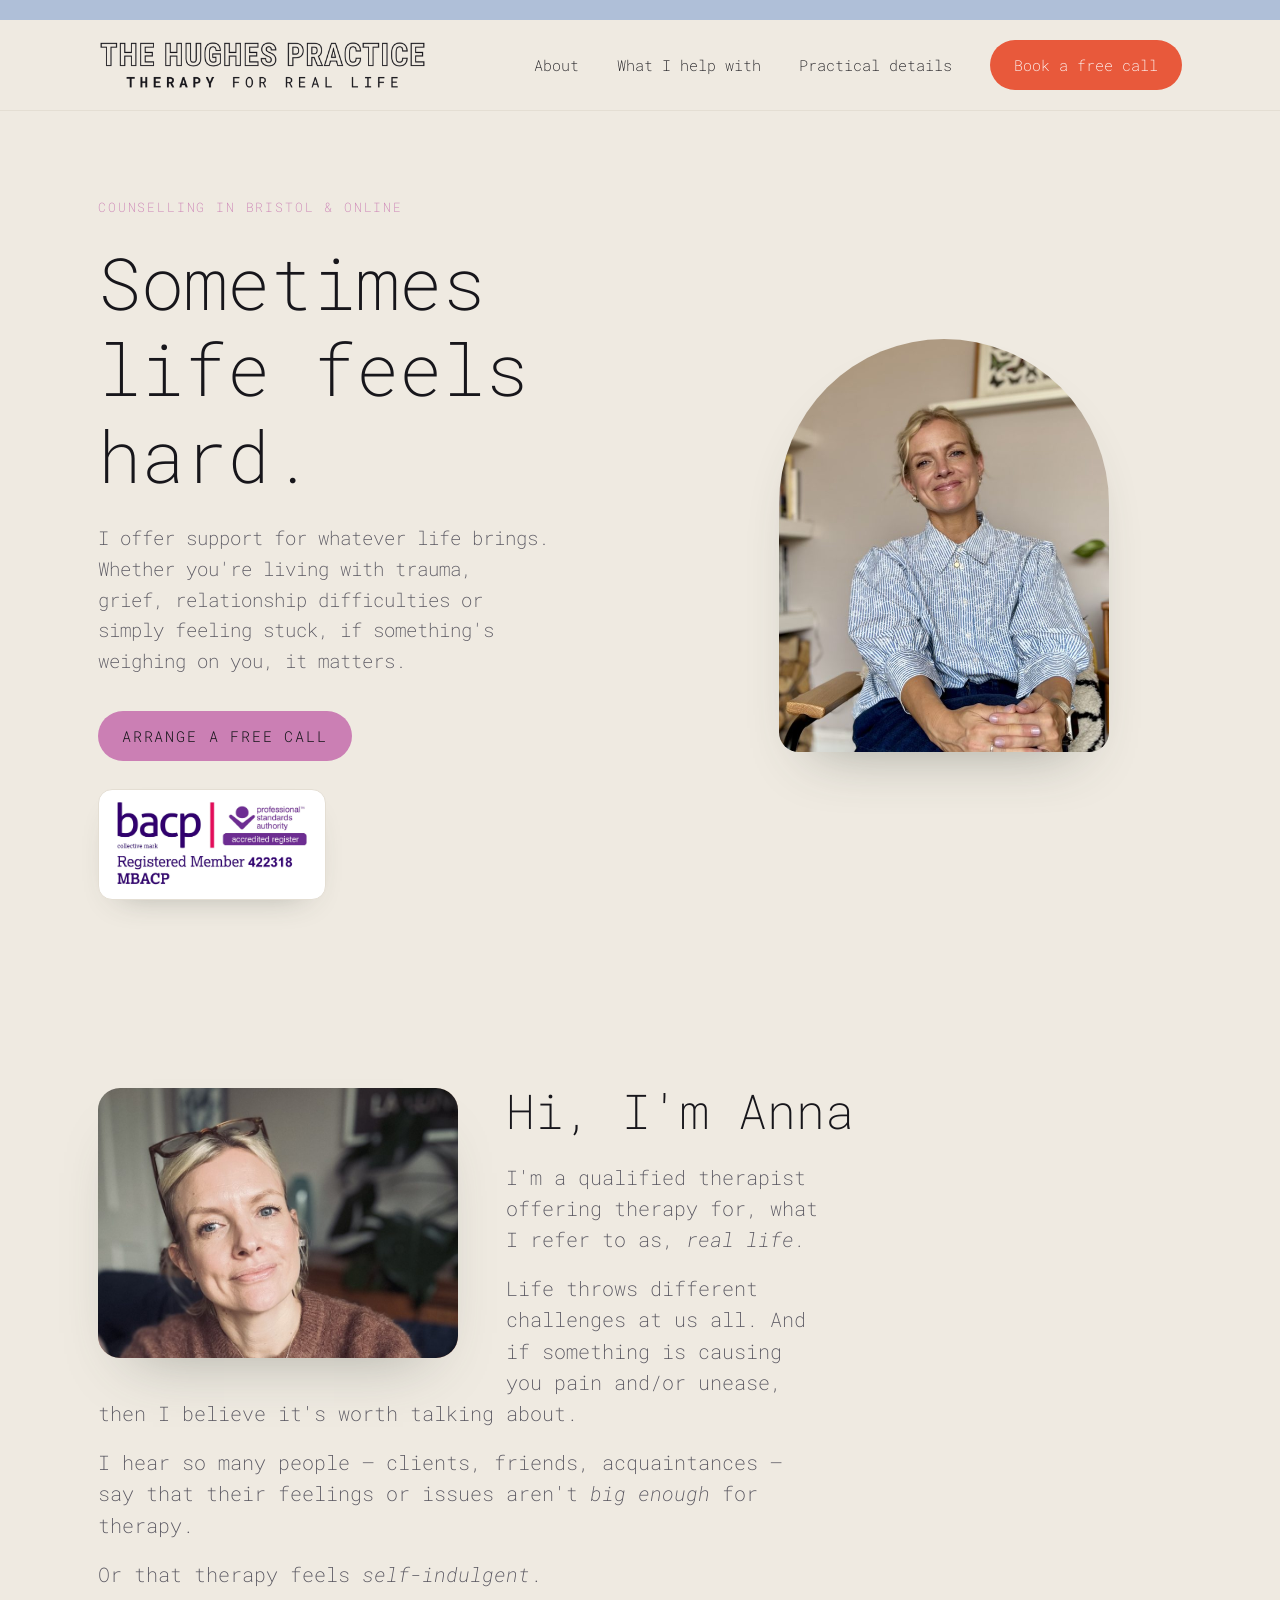
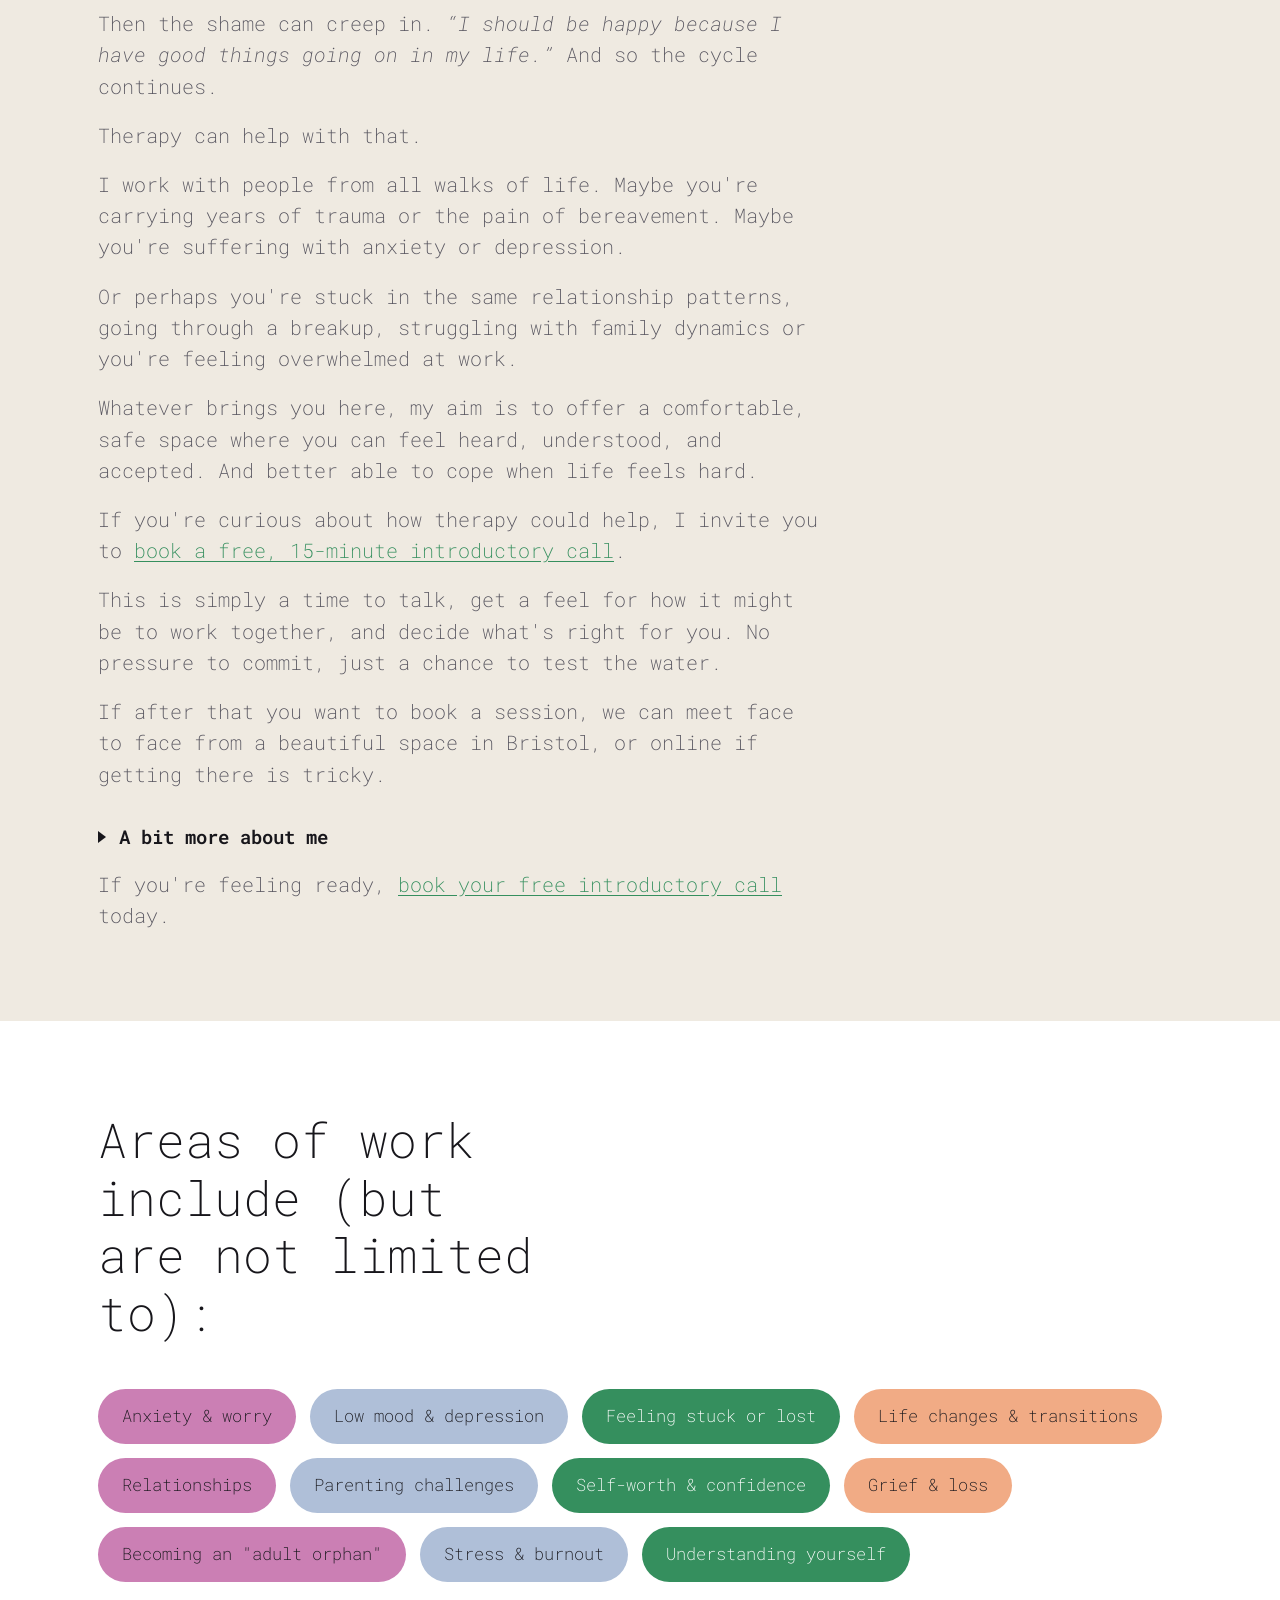
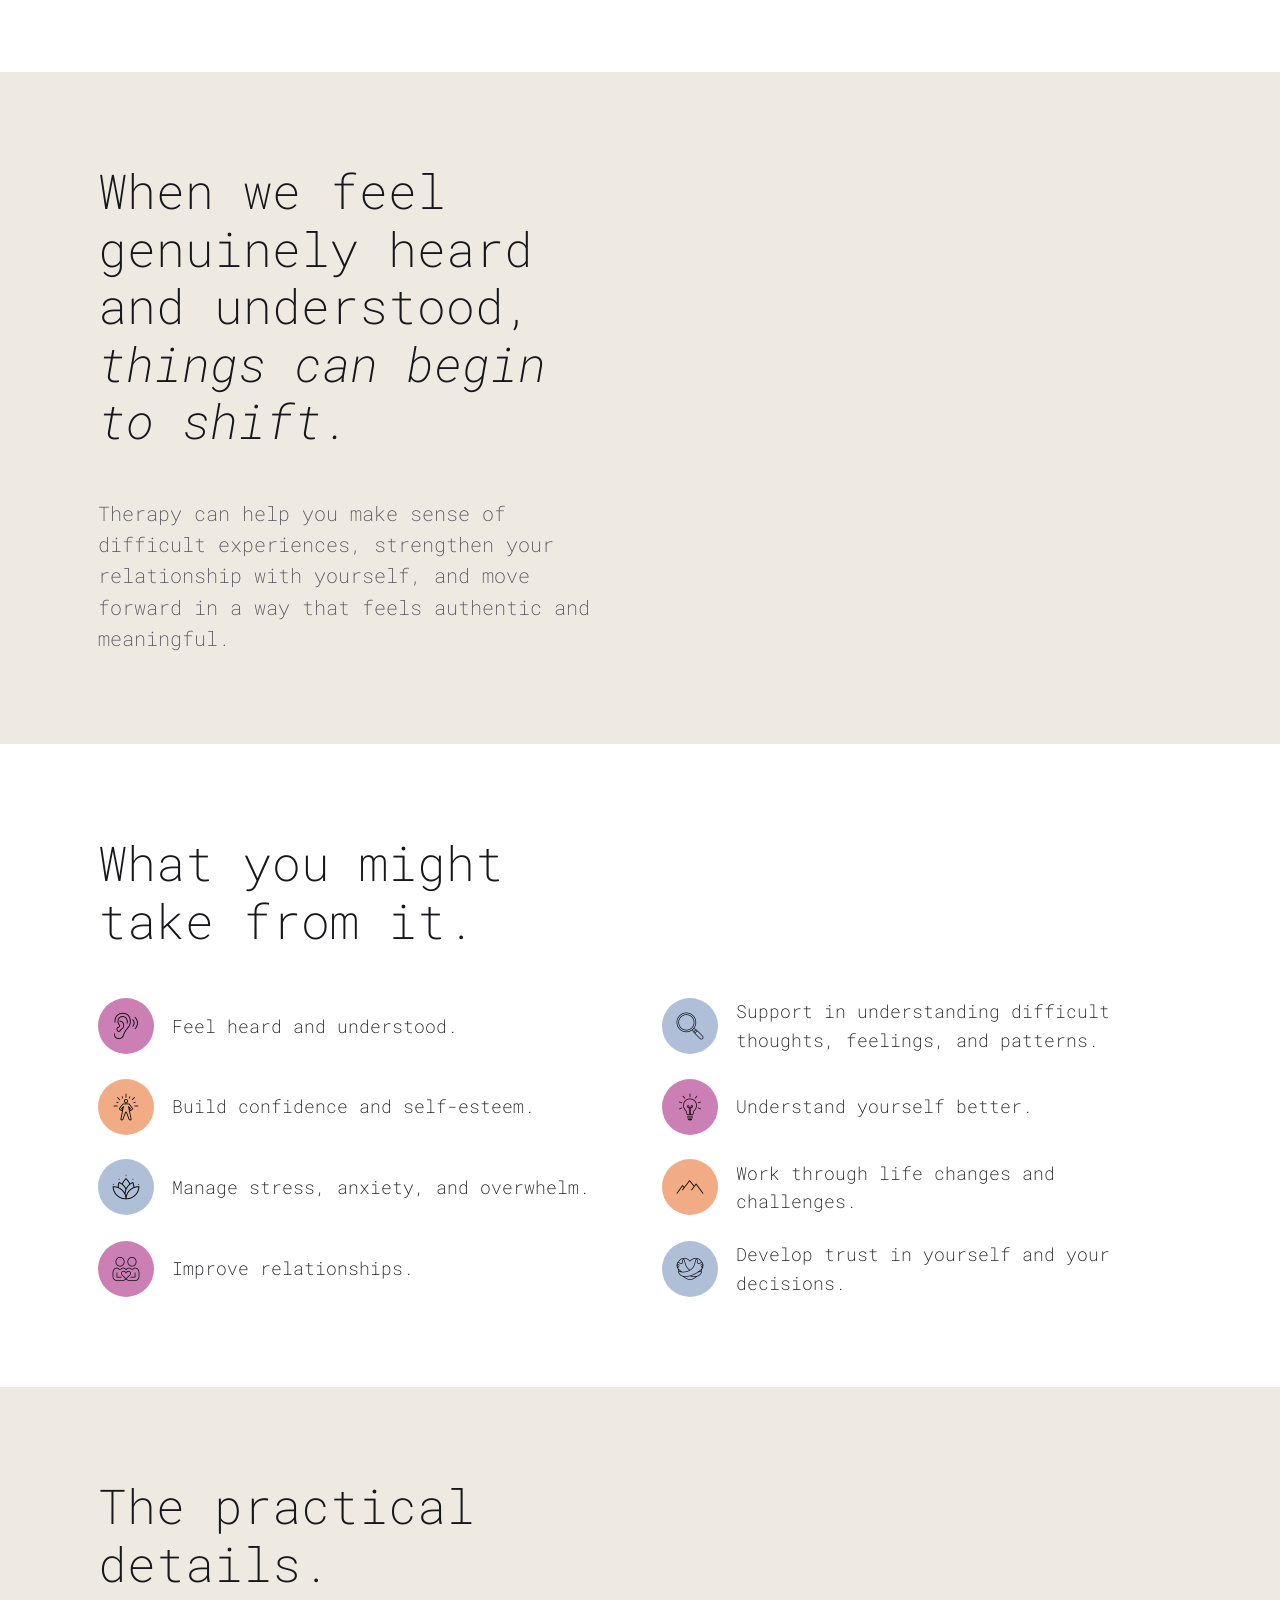
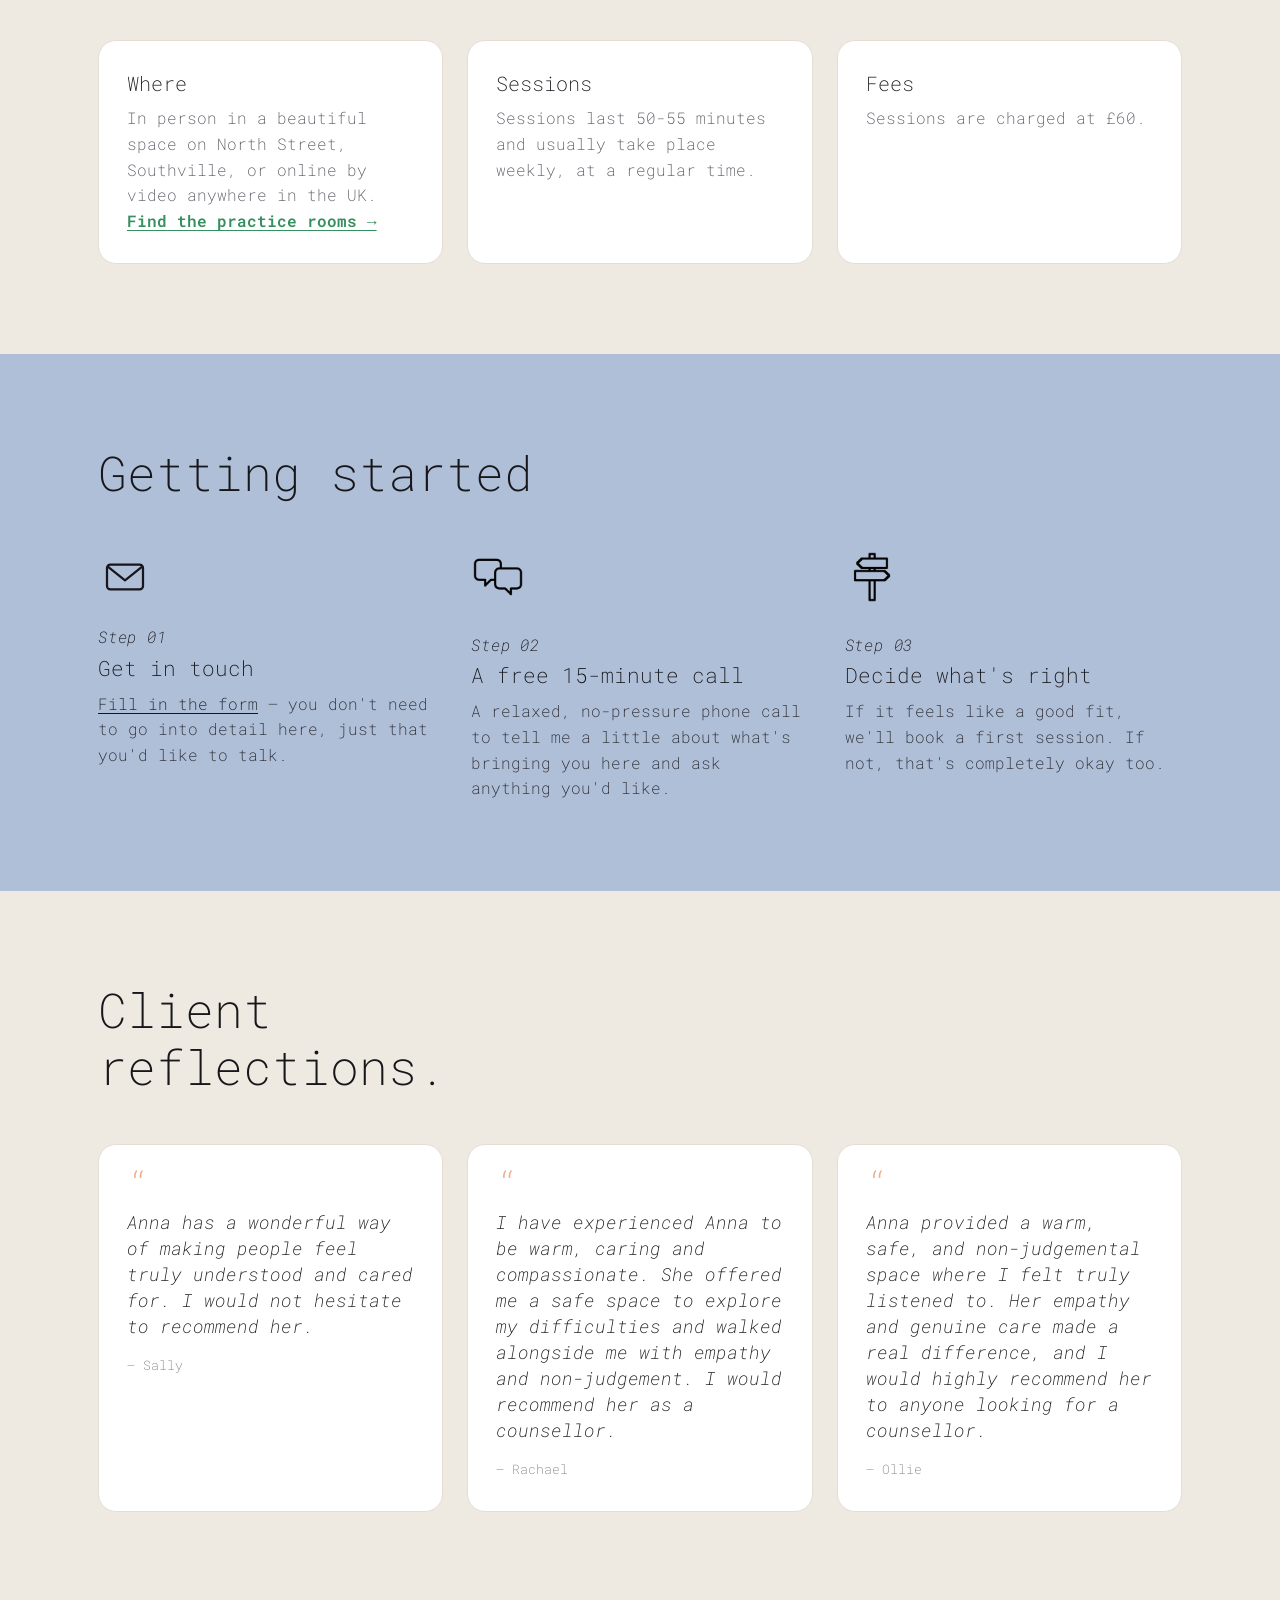
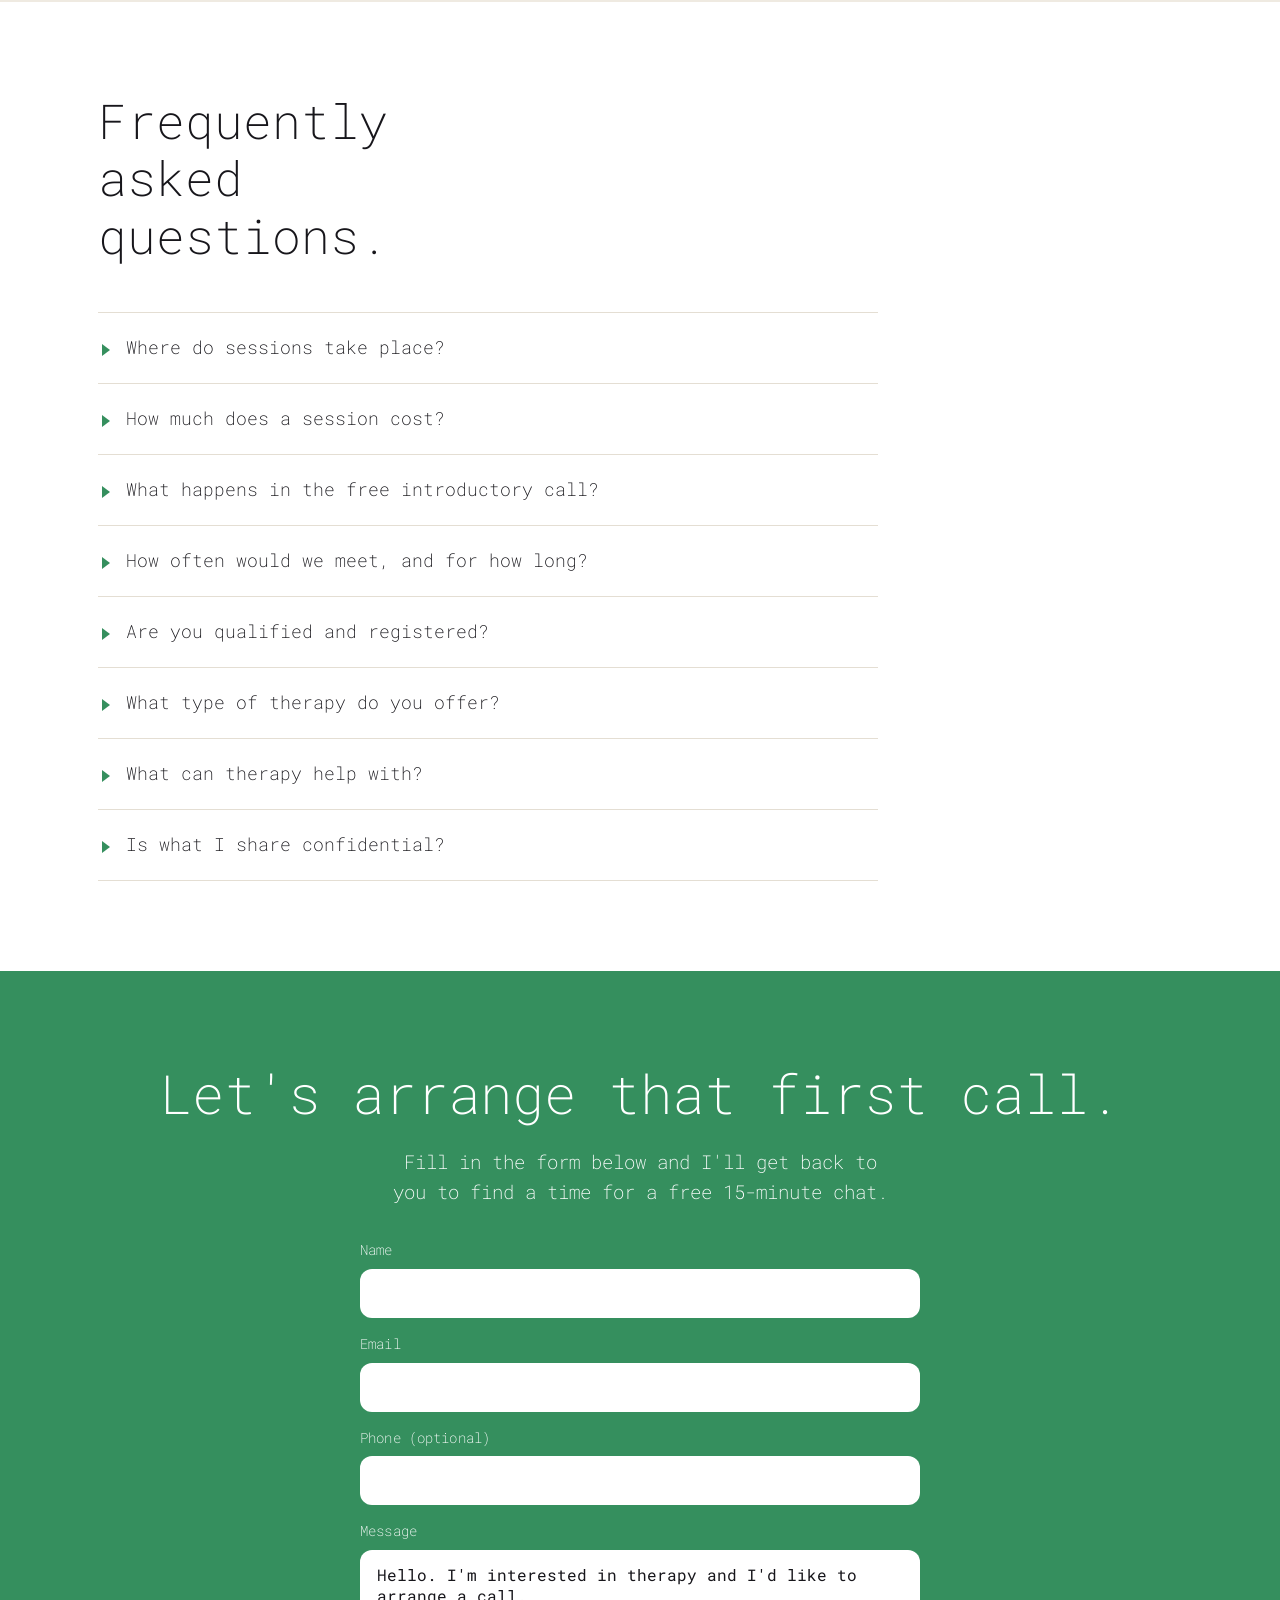
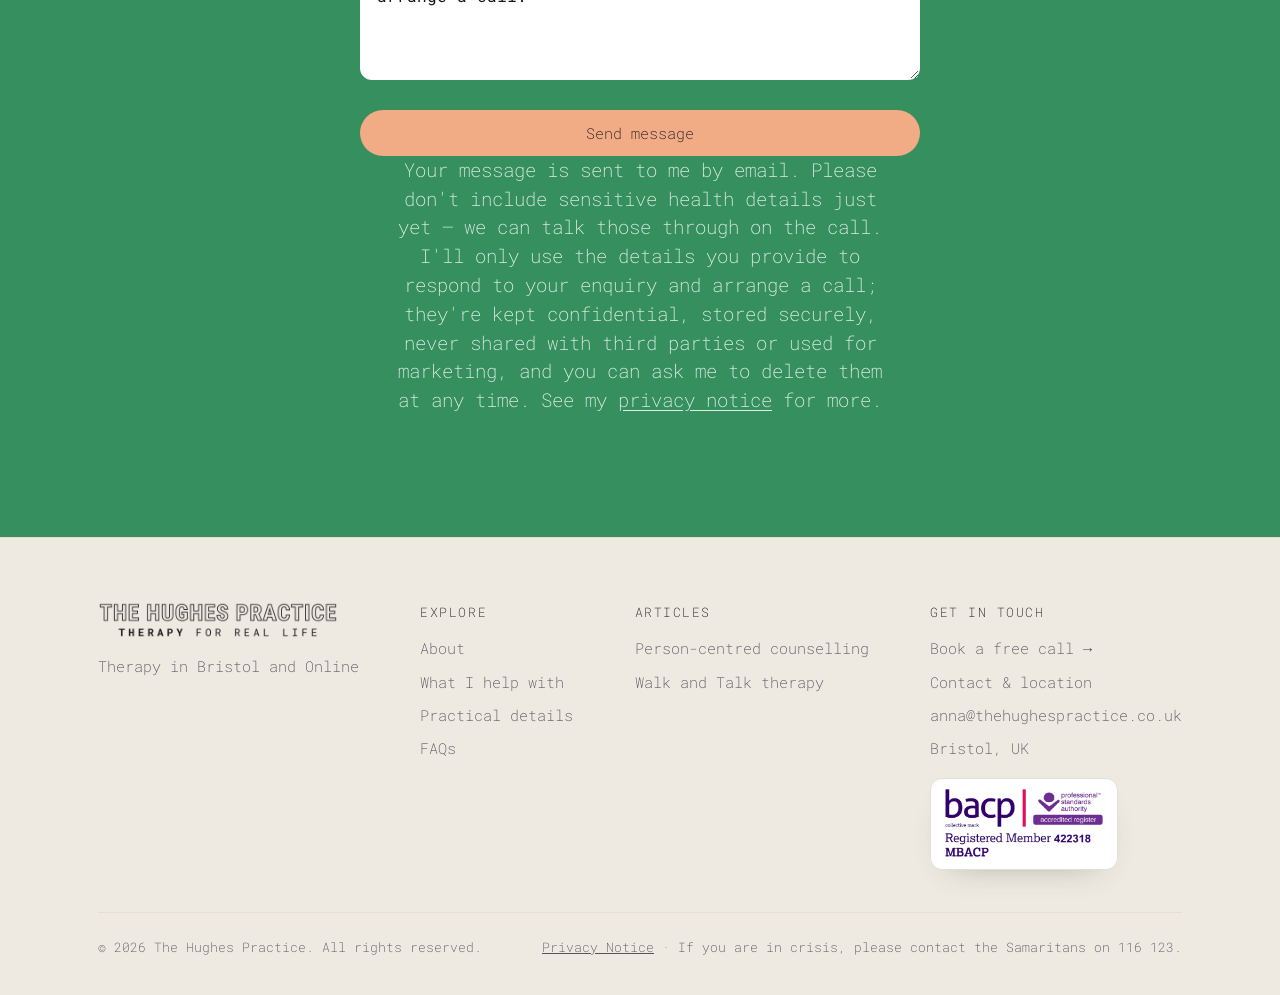
==== commit b0b8f39d: "Swap the two portraits: original in the hero, new photo in About The original portrait.jpg returns t" ====
--- a/index.html
+++ b/index.html
@@ -71,7 +71,7 @@
   .illus .rug{stroke:var(--plaster)}
   .hero-illus{color:var(--green);width:100%;max-width:210px;height:auto}
   .hero-portrait{width:100%;max-width:330px;height:auto;aspect-ratio:4/5;object-fit:cover;
-                 object-position:50% 32%;border-radius:200px 200px 24px 24px;
+                 object-position:50% 30%;border-radius:200px 200px 24px 24px;
                  box-shadow:0 30px 60px -34px rgba(55,66,57,.45)}
   .hero-illus path,.hero-illus ellipse,.hero-illus line{stroke-width:1.6}
   .spot{width:54px;height:54px;margin-bottom:20px;color:#F1E7DC}
@@ -325,18 +325,19 @@
        file name and put it next to this page), OR change the src below to
        your own image, e.g. src="my-photo.jpg".
   ==================================================================== -->
-      <img src="portrait-hero.jpg" class="hero-portrait" width="700" height="875"
+      <img src="portrait.jpg" class="hero-portrait" width="1100" height="825"
            alt="Anna Hughes, counsellor at The Hughes Practice in Bristol">
     </div>
   </div>
 </section>
 
 <!-- about -->
-<!-- EDIT: About Anna — bio text. Photo is in (portrait.jpg); to change it, replace that file -->
+<!-- EDIT: About Anna — bio text. Photo is in (portrait-about.jpg); to change it, replace that file -->
   <section class="band-plaster" id="about">
   <div class="wrap">
     <div class="about-grid">
-      <div class="portrait"><img src="portrait.jpg" alt="Anna Hughes, counsellor"></div>
+      <div class="portrait"><img src="portrait-about.jpg" width="880" height="660" loading="lazy"
+           alt="Anna Hughes, person-centred counsellor, Bristol"></div>
       <div>
         <h2 style="margin:0 0 22px">Hi, I'm Anna</h2>
         <p class="lead-para">I'm a qualified therapist offering therapy for, what I refer to as, <em>real life.</em></p>
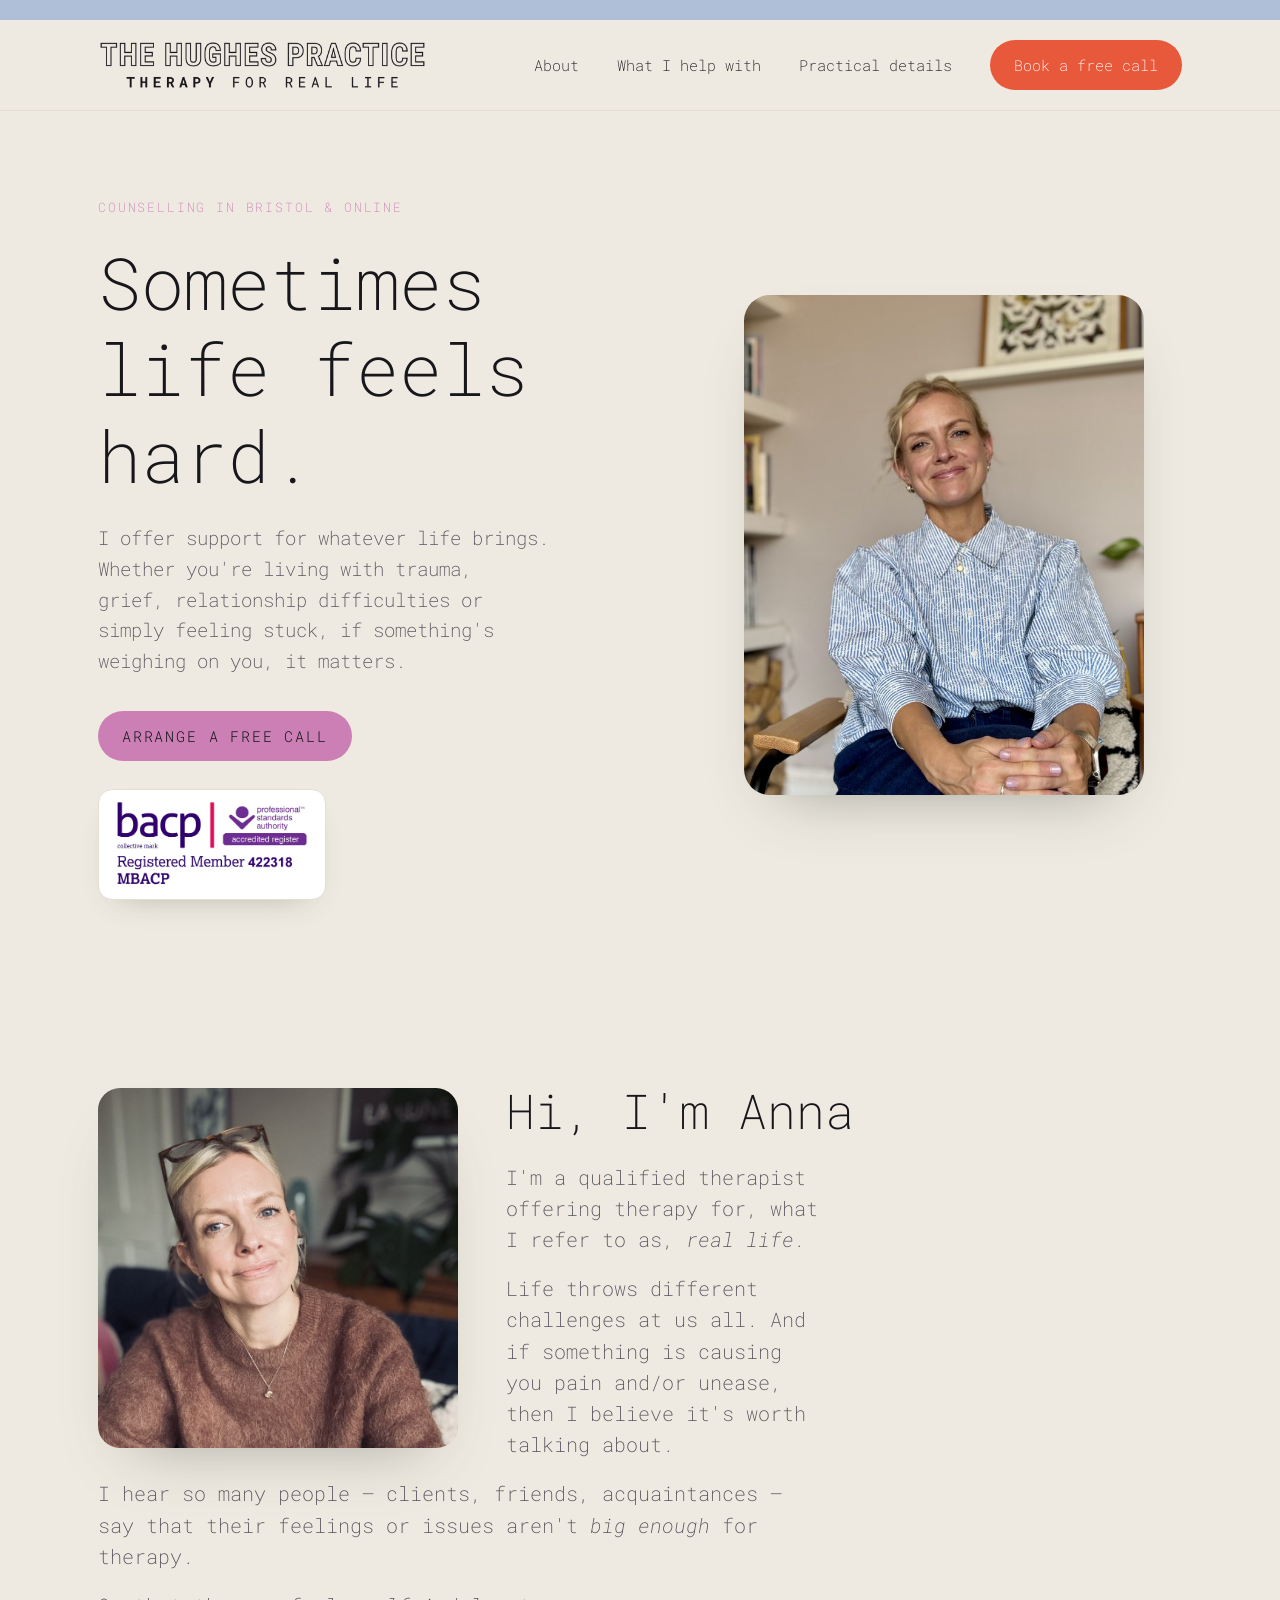
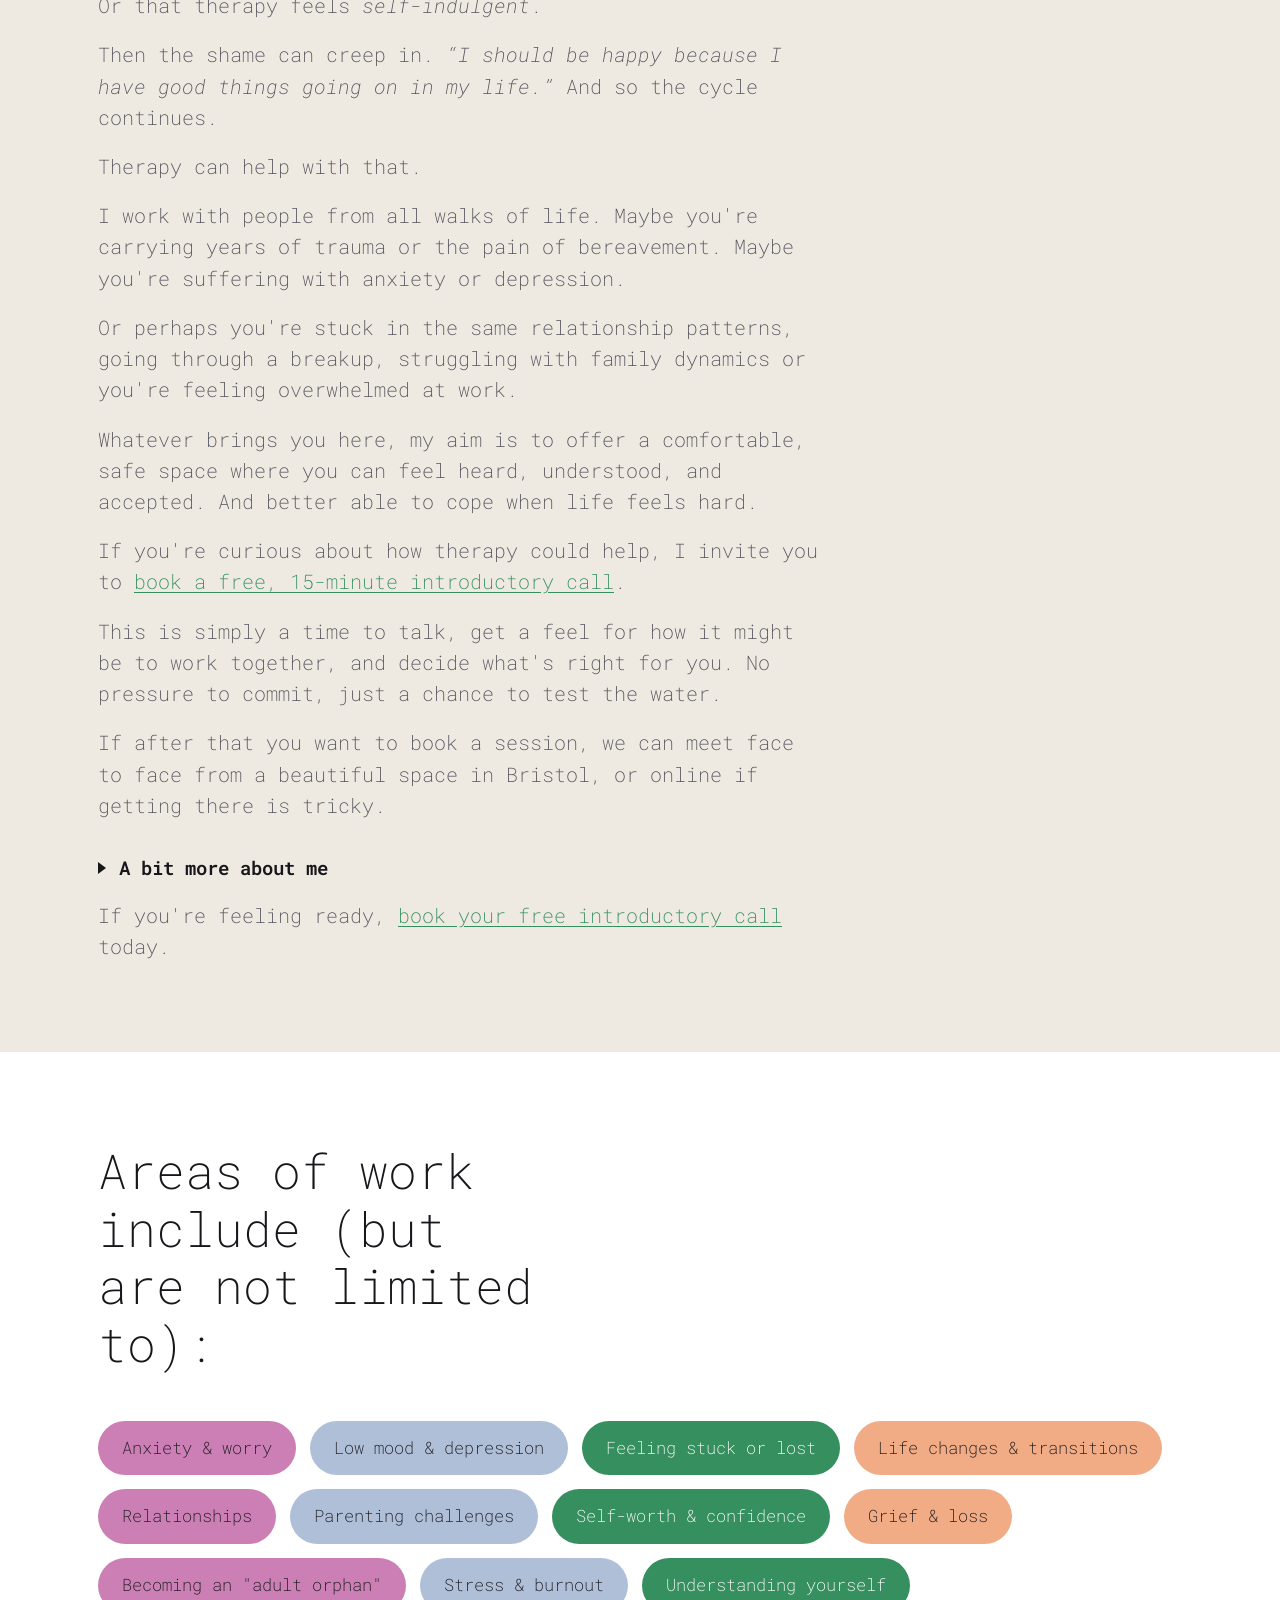
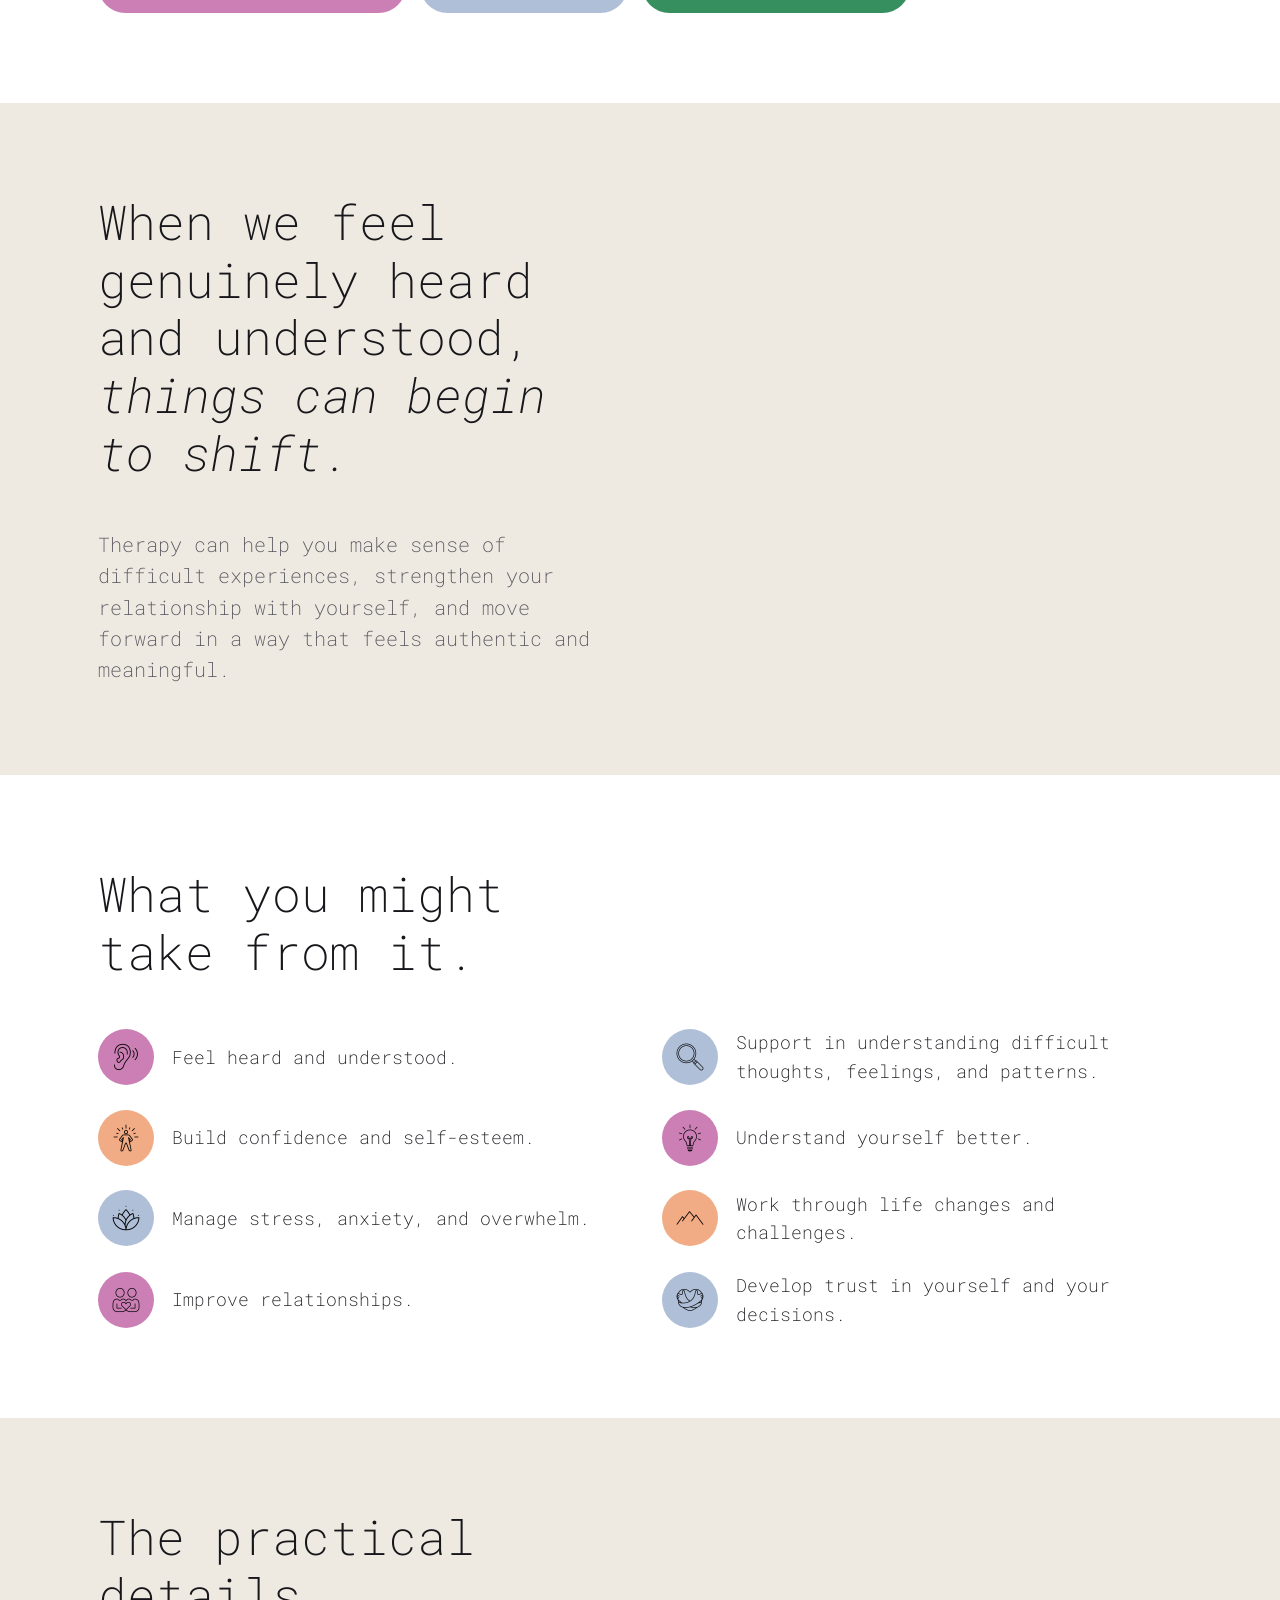
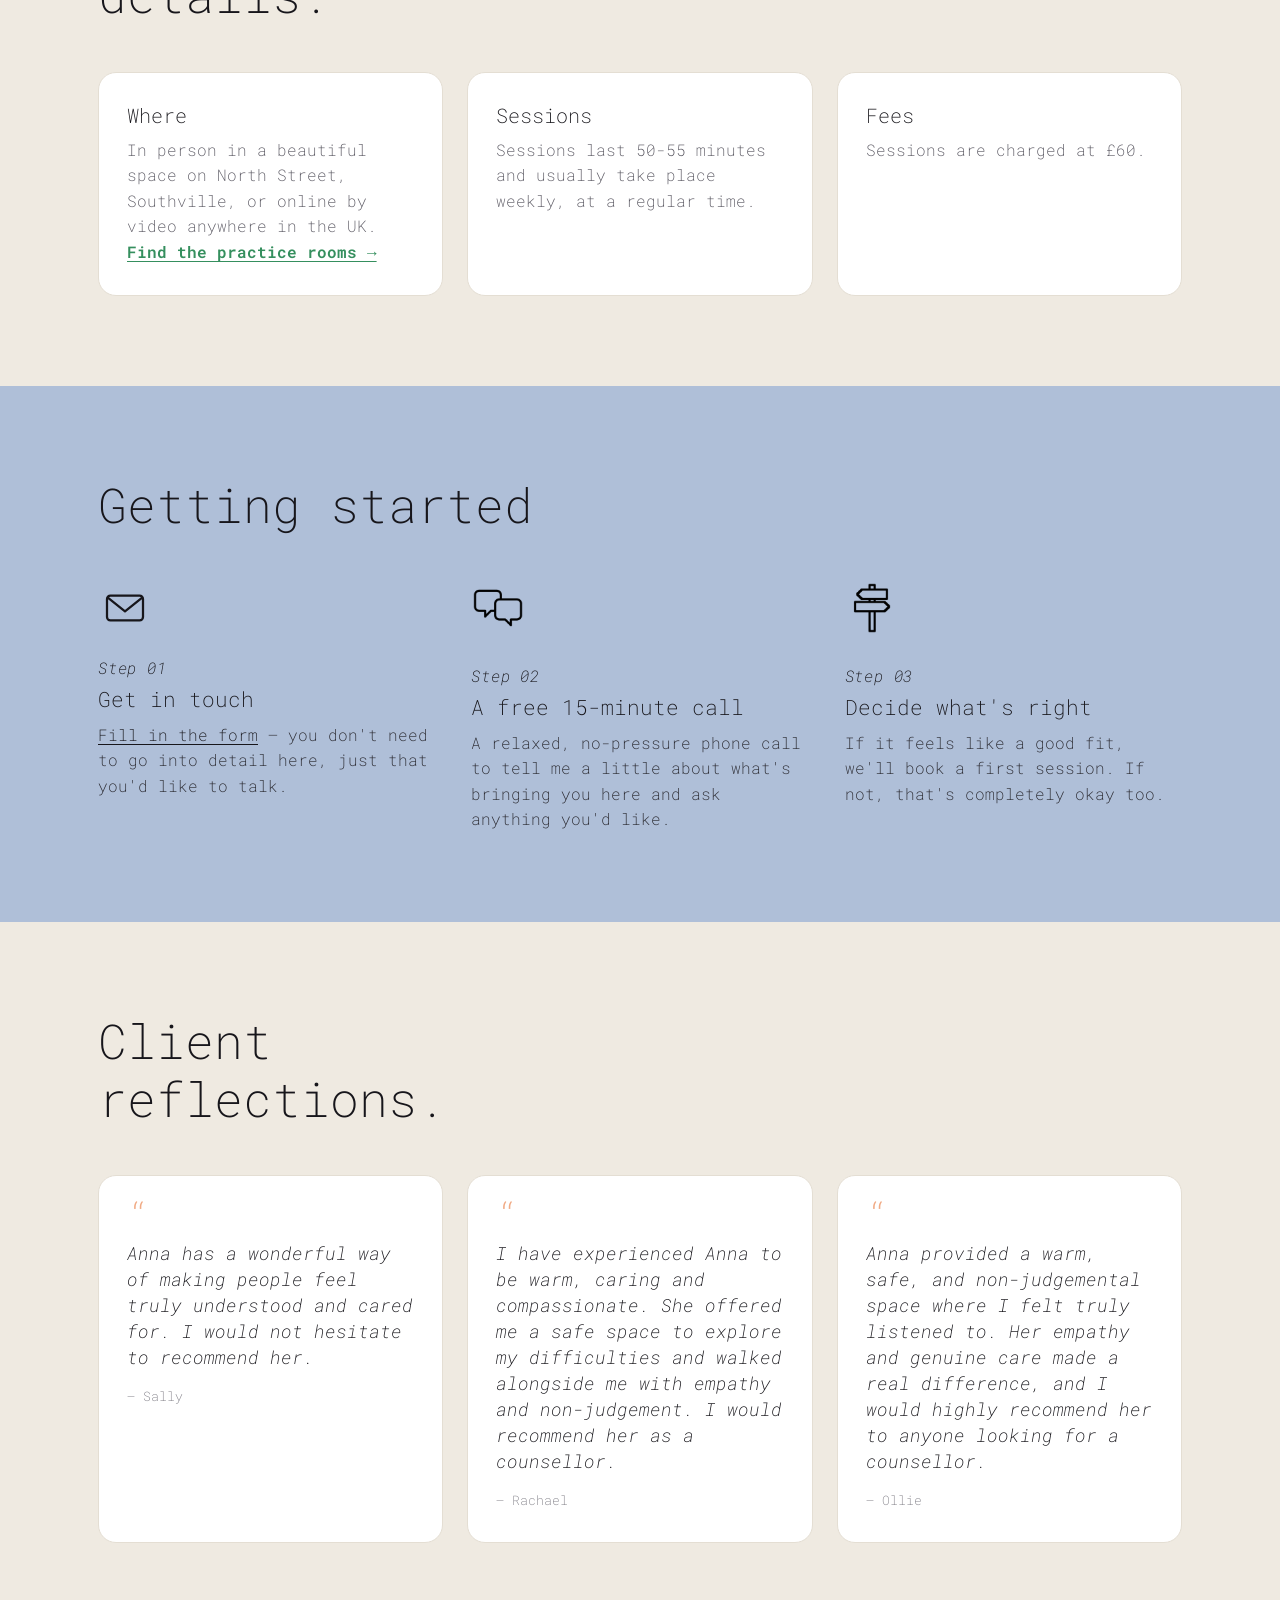
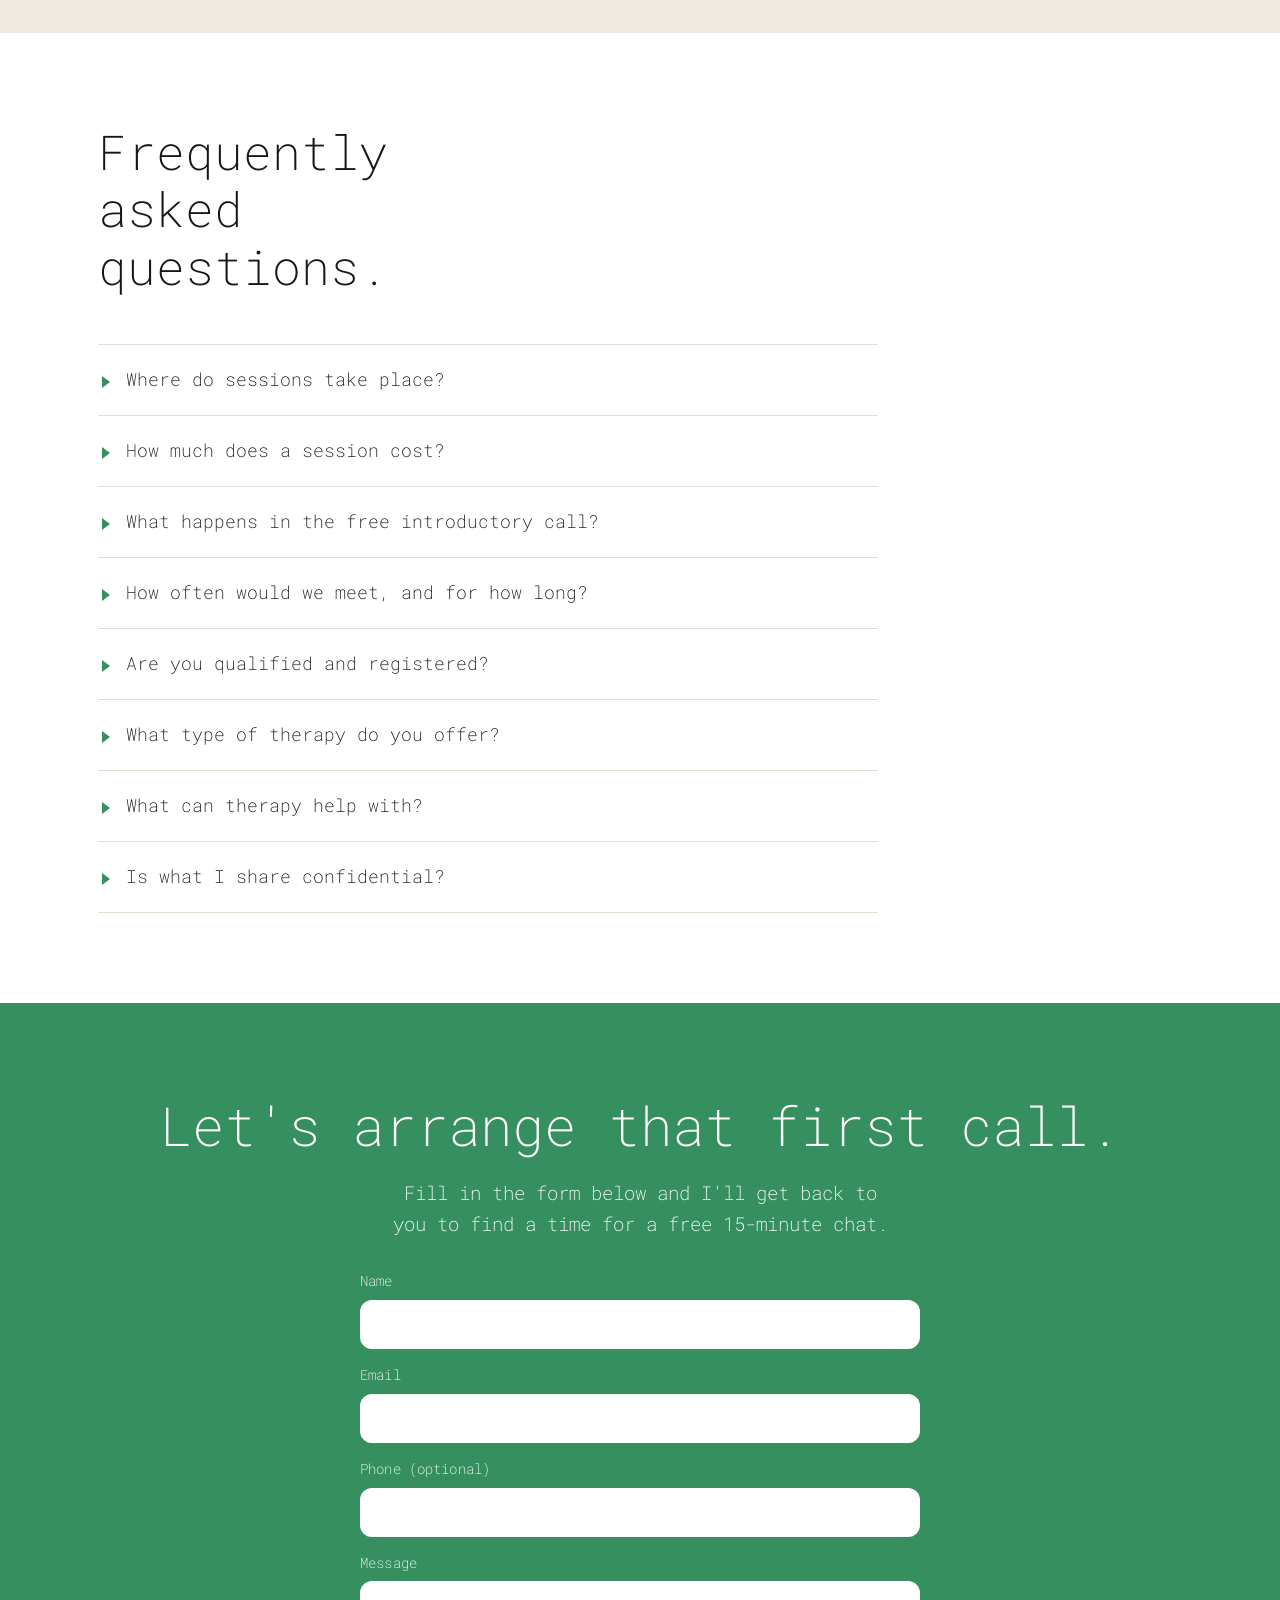
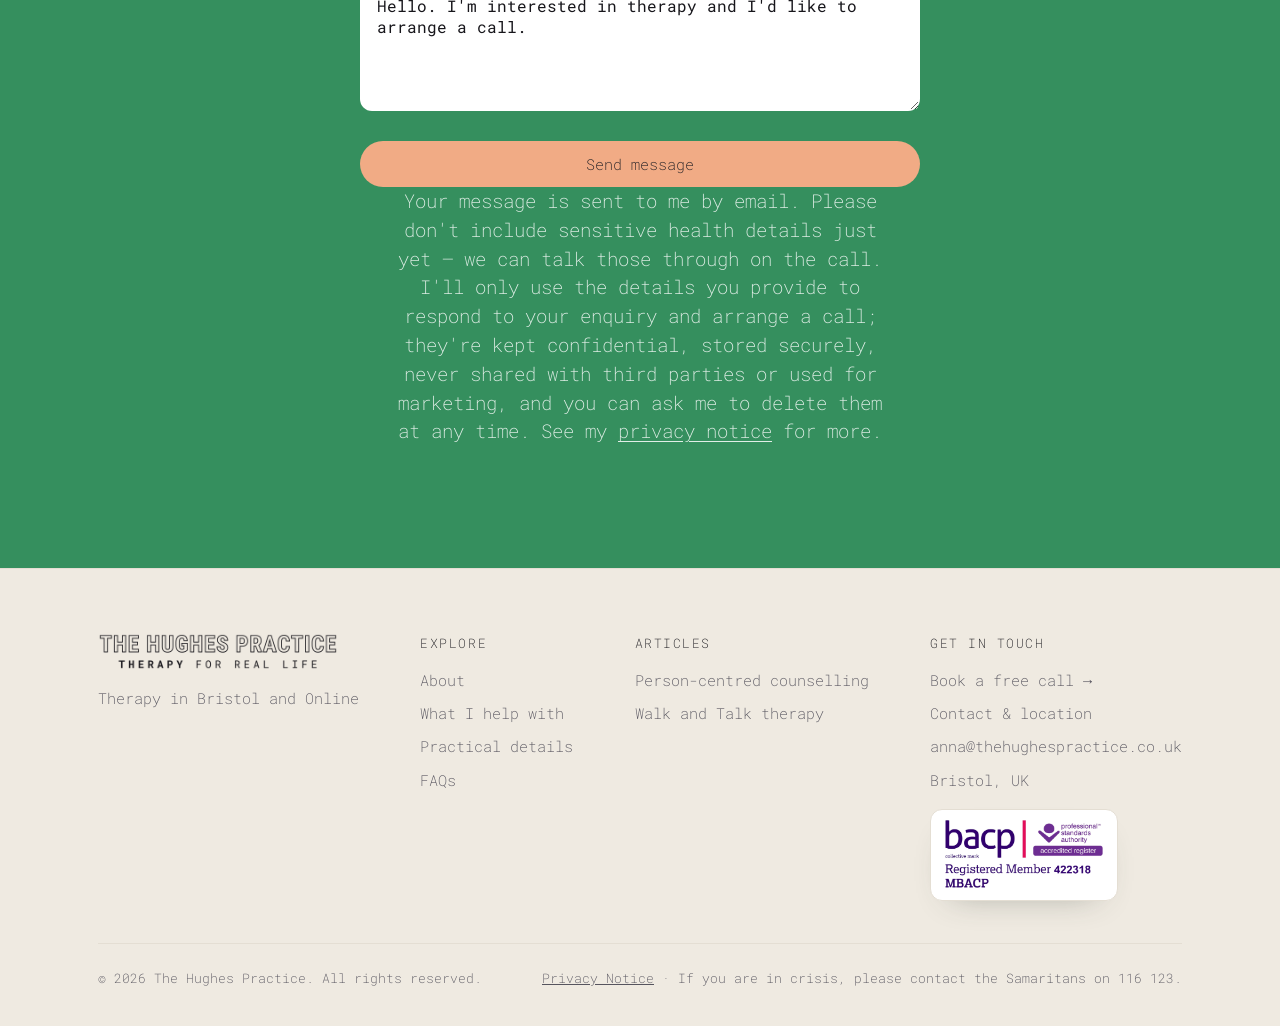
==== commit 4f5ce96e: "Enlarge and square off the hero portrait; widen the About crop - Hero portrait: max width 330px to 4" ====
--- a/index.html
+++ b/index.html
@@ -70,8 +70,8 @@
   .illus .ft{fill:var(--plaster-tint);stroke:none}
   .illus .rug{stroke:var(--plaster)}
   .hero-illus{color:var(--green);width:100%;max-width:210px;height:auto}
-  .hero-portrait{width:100%;max-width:330px;height:auto;aspect-ratio:4/5;object-fit:cover;
-                 object-position:50% 30%;border-radius:200px 200px 24px 24px;
+  .hero-portrait{width:100%;max-width:400px;height:auto;aspect-ratio:4/5;object-fit:cover;
+                 object-position:50% 30%;border-radius:26px;
                  box-shadow:0 30px 60px -34px rgba(55,66,57,.45)}
   .hero-illus path,.hero-illus ellipse,.hero-illus line{stroke-width:1.6}
   .spot{width:54px;height:54px;margin-bottom:20px;color:#F1E7DC}
@@ -184,9 +184,9 @@
   .faq-item>summary:hover{color:var(--green)}
   .faq-a{padding:0 4px 24px 28px;color:var(--ink-soft);max-width:70ch}
   .faq-a a{color:var(--green);text-decoration:underline;text-underline-offset:3px;font-weight:600}
-  .portrait{aspect-ratio:4/3;border-radius:22px;overflow:hidden;background:linear-gradient(150deg,var(--plaster-soft),var(--plaster));display:flex;align-items:flex-end;justify-content:center;box-shadow:0 30px 60px -34px rgba(55,66,57,.4)}
+  .portrait{aspect-ratio:1/1;border-radius:22px;overflow:hidden;background:linear-gradient(150deg,var(--plaster-soft),var(--plaster));display:flex;align-items:flex-end;justify-content:center;box-shadow:0 30px 60px -34px rgba(55,66,57,.4)}
   .portrait .ph{font-family:var(--sans);font-size:.82rem;color:var(--green-deep);opacity:.7;padding:18px;text-align:center}
-  .portrait img{width:100%;height:100%;object-fit:cover;object-position:50% 50%;display:block;transform:scale(1.08);transform-origin:center}
+  .portrait img{width:100%;height:100%;object-fit:cover;object-position:50% 46%;display:block}
 
   .details{display:grid;grid-template-columns:repeat(3,1fr);gap:24px;margin-top:8px}
   .detail{padding:30px 28px;border-radius:18px;background:var(--paper);border:1px solid var(--line)}
@@ -250,7 +250,7 @@
     .hero p.lede{order:4}
     .hero-cta{order:5}
     .hero-trust{order:6}
-    .hero-portrait{max-width:240px}
+    .hero-portrait{max-width:280px}
     .principles,.details,.steps,.quotes{grid-template-columns:1fr}
     .benefits{grid-template-columns:1fr}
     .nav-links{display:none}
@@ -320,10 +320,11 @@
     <div class="illus-stage" aria-hidden="true">
       <!-- two chairs facing each other across a plant: meeting as equals -->
 <!-- ====================================================================
-       CHAIR ILLUSTRATION
-       To change this picture: replace the file "hero.png" (keep the same
-       file name and put it next to this page), OR change the src below to
-       your own image, e.g. src="my-photo.jpg".
+       HERO PORTRAIT
+       To change this photo: replace the file "portrait.jpg" (keep the same
+       file name and put it next to this page). It is cropped to a tall arch,
+       so a picture with the face in the upper half works best.
+       The About section lower down uses "portrait-about.jpg".
   ==================================================================== -->
       <img src="portrait.jpg" class="hero-portrait" width="1100" height="825"
            alt="Anna Hughes, counsellor at The Hughes Practice in Bristol">
@@ -336,7 +337,7 @@
   <section class="band-plaster" id="about">
   <div class="wrap">
     <div class="about-grid">
-      <div class="portrait"><img src="portrait-about.jpg" width="880" height="660" loading="lazy"
+      <div class="portrait"><img src="portrait-about.jpg" width="820" height="820" loading="lazy"
            alt="Anna Hughes, person-centred counsellor, Bristol"></div>
       <div>
         <h2 style="margin:0 0 22px">Hi, I'm Anna</h2>
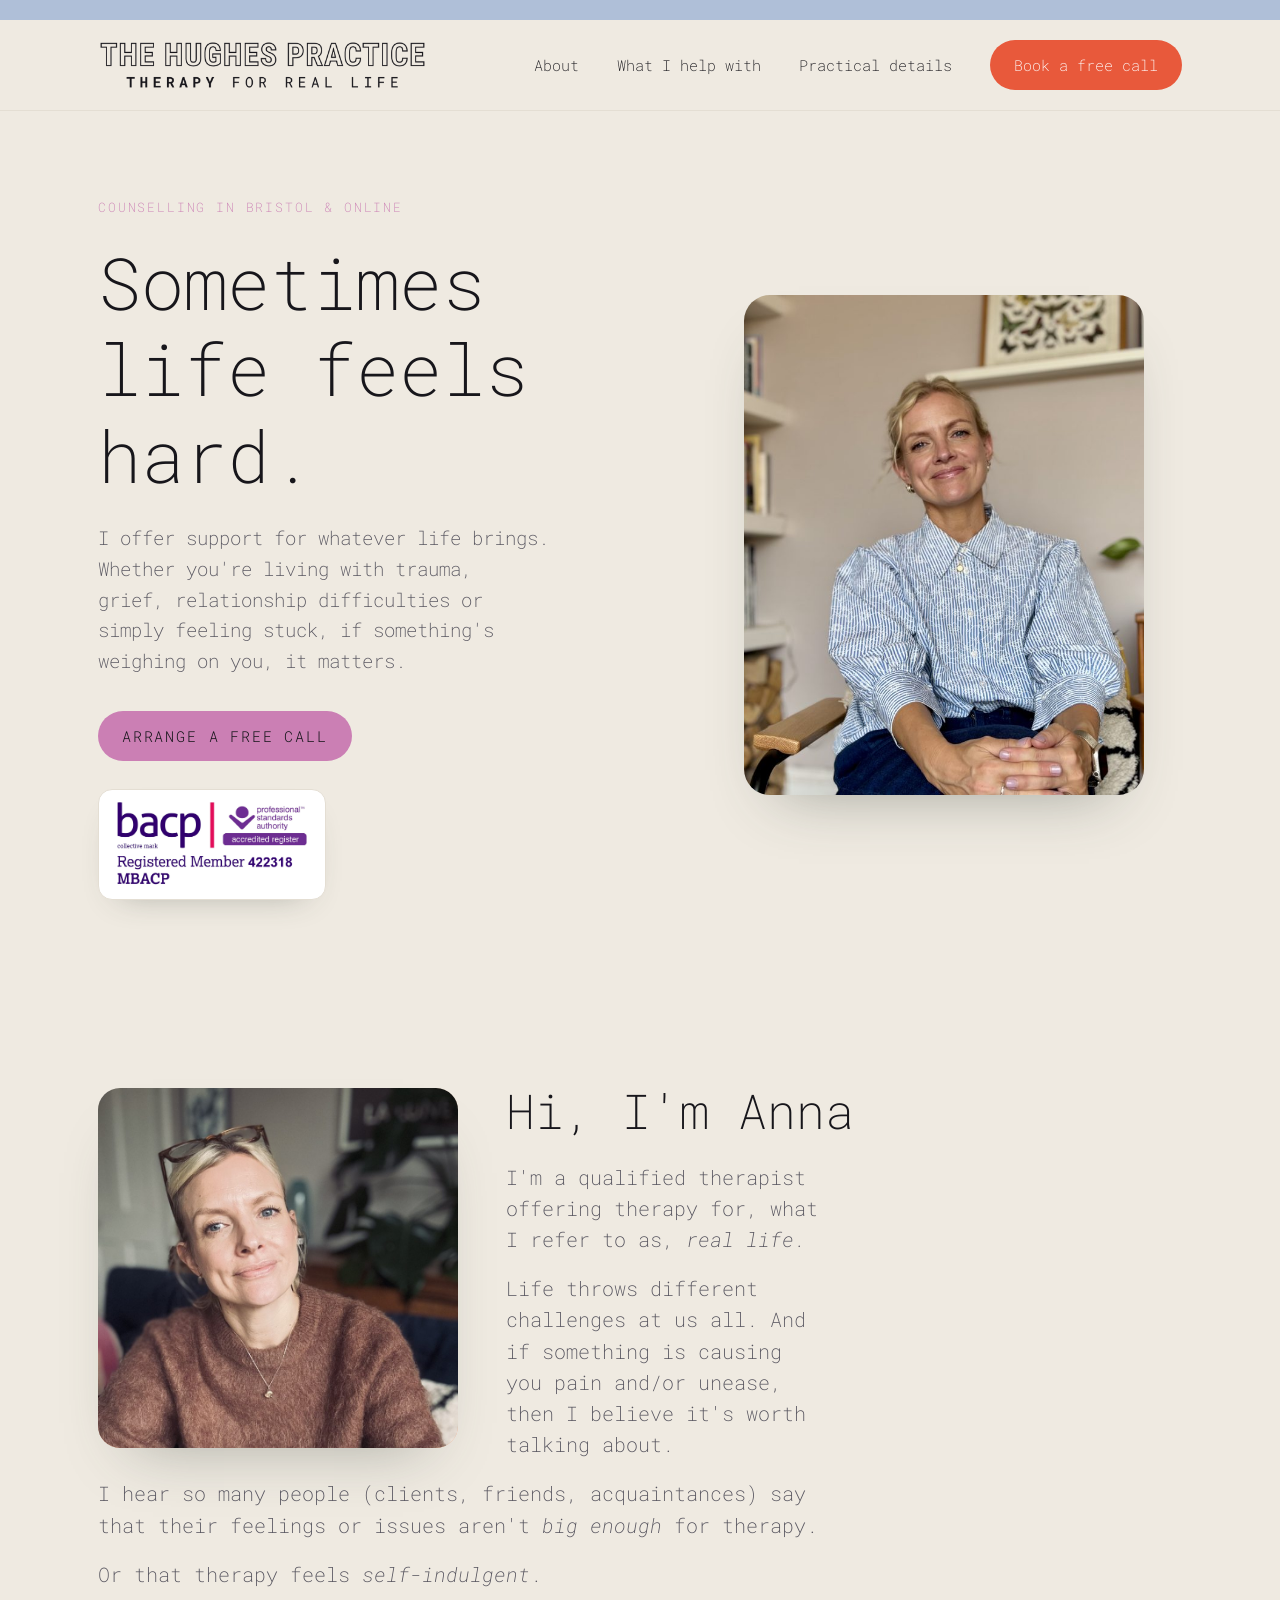
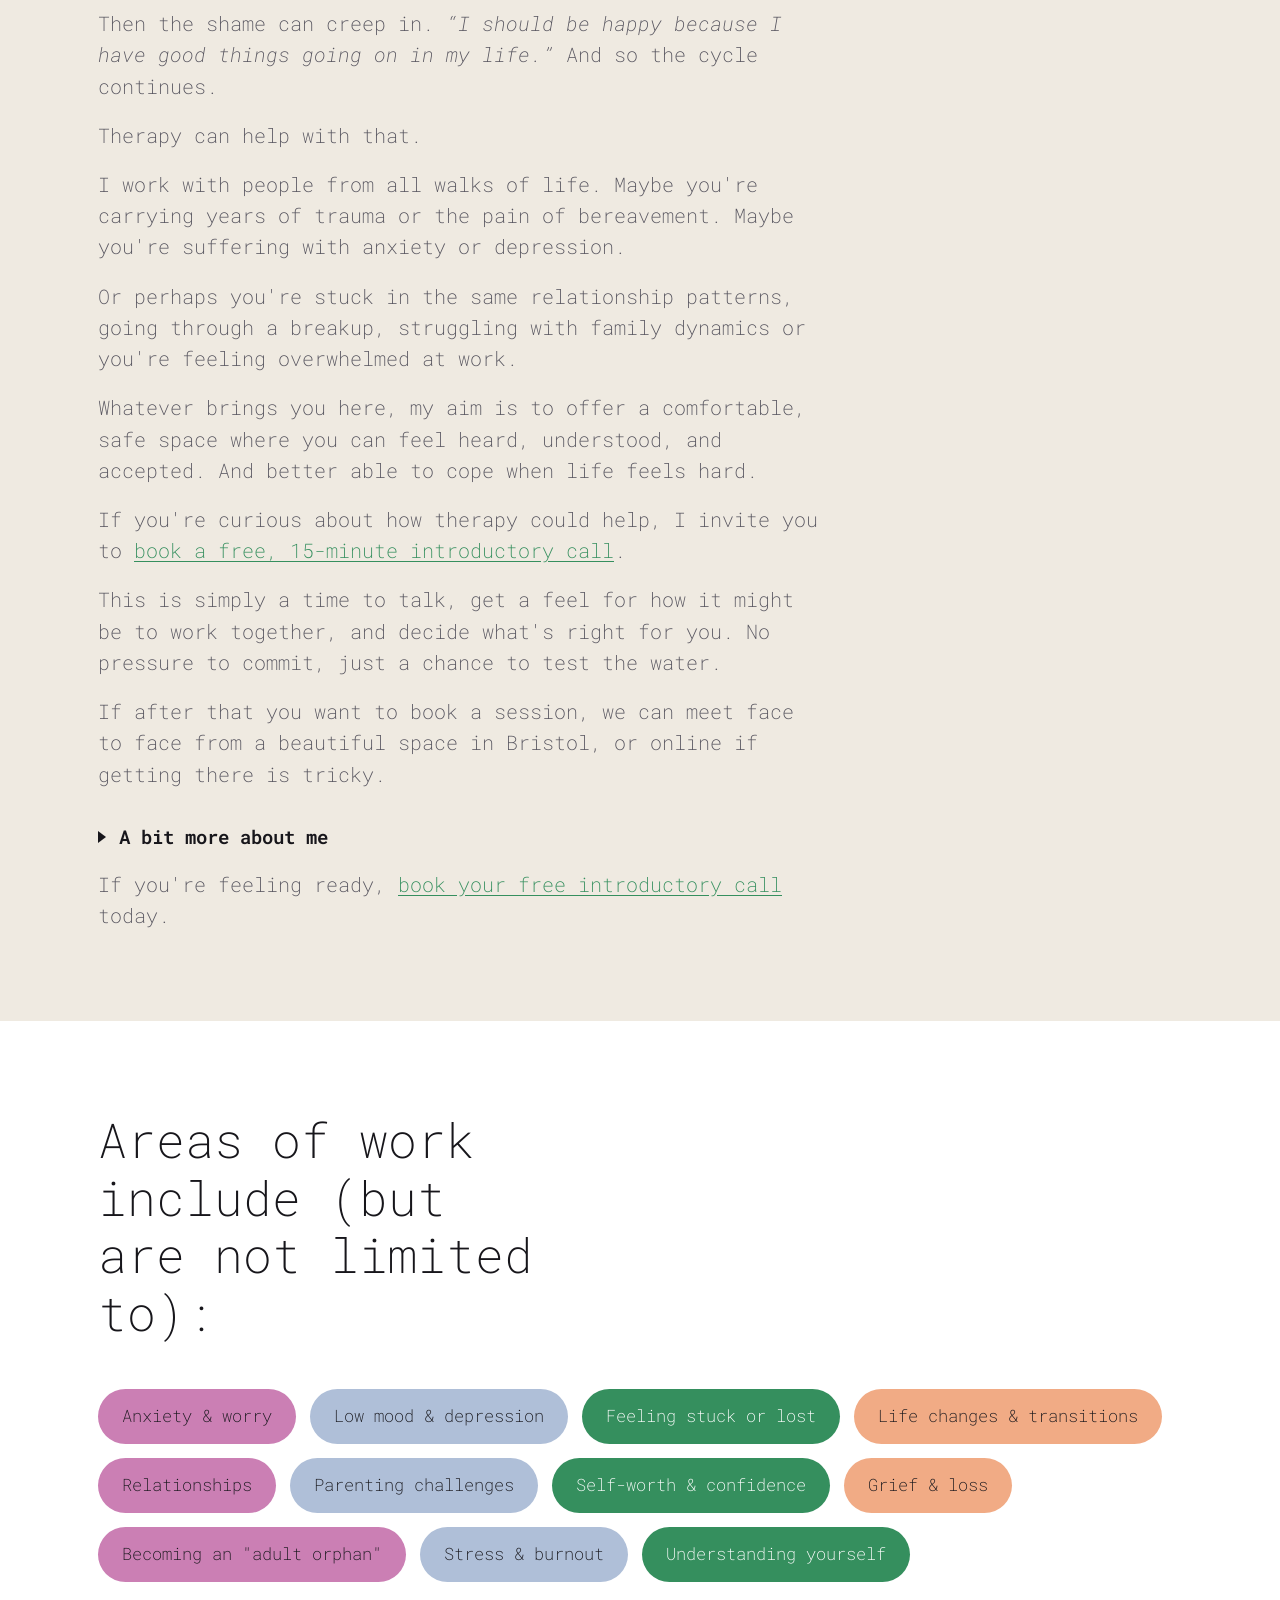
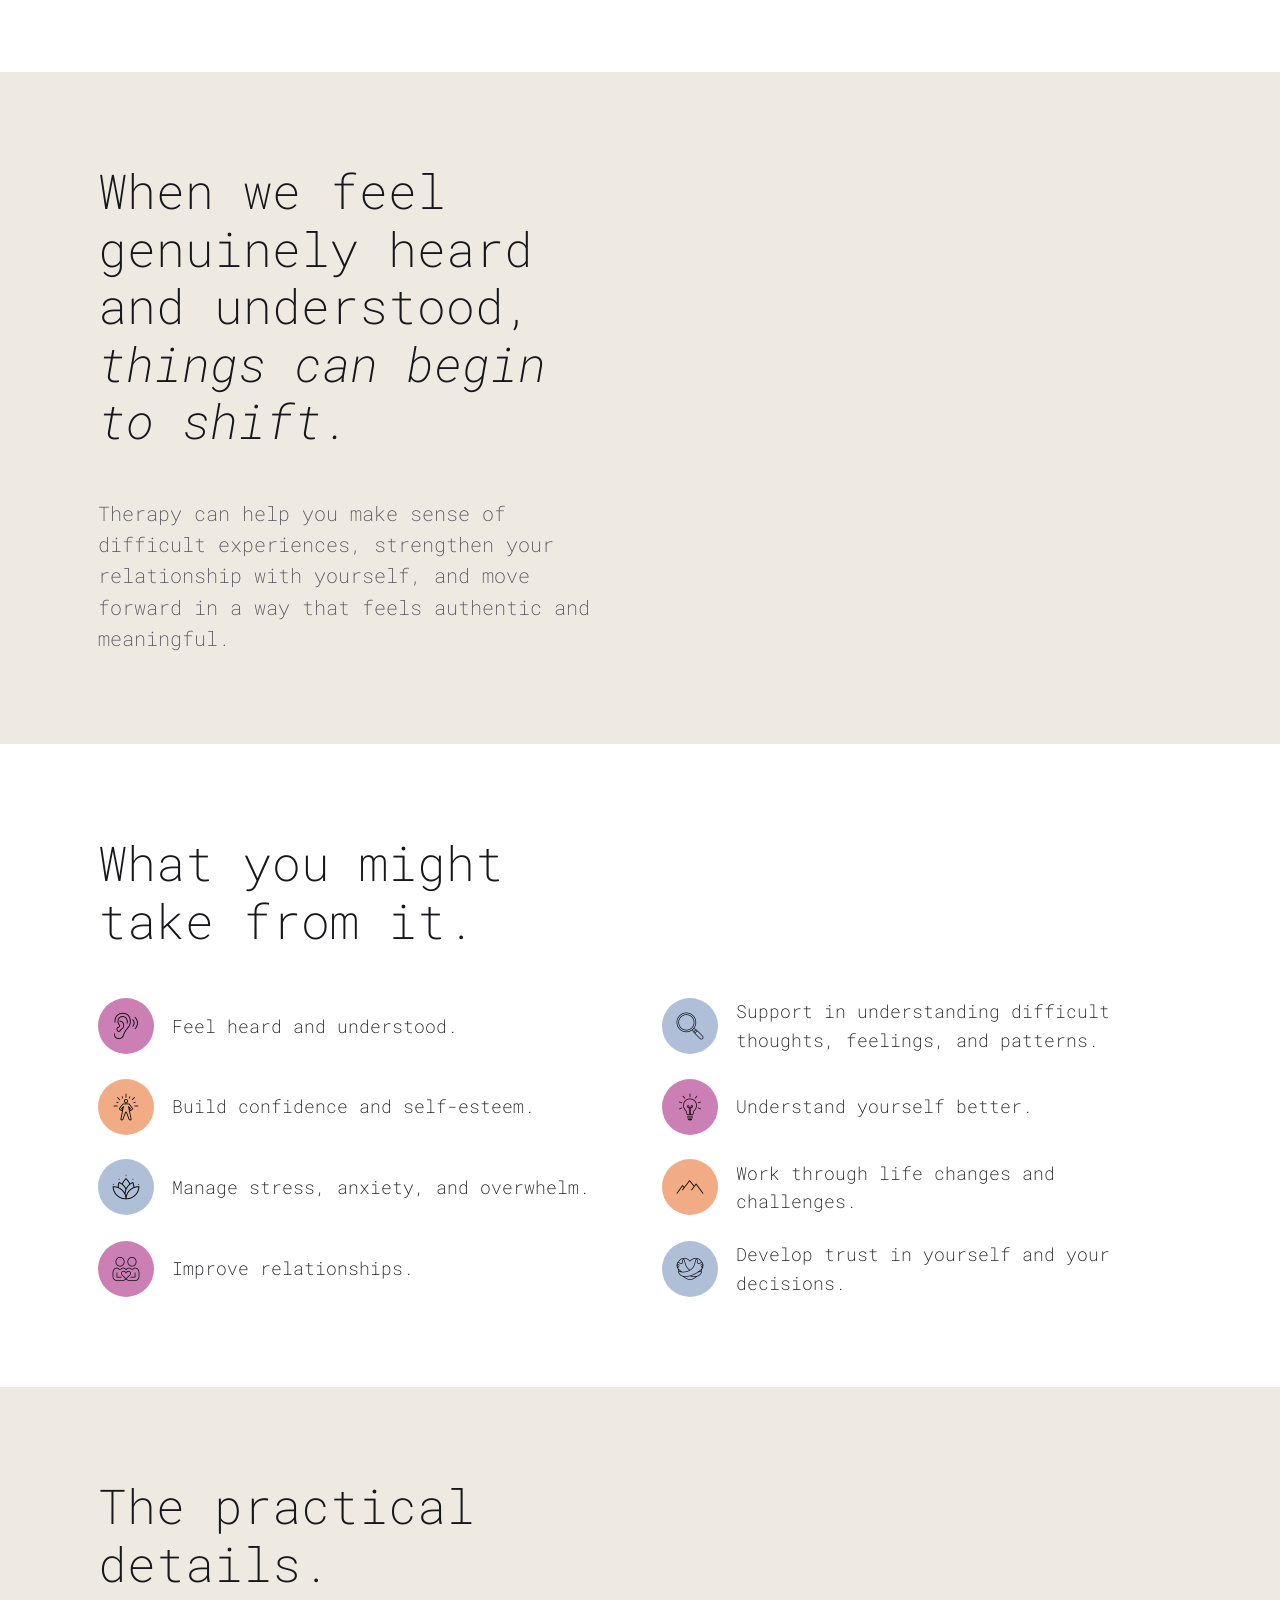
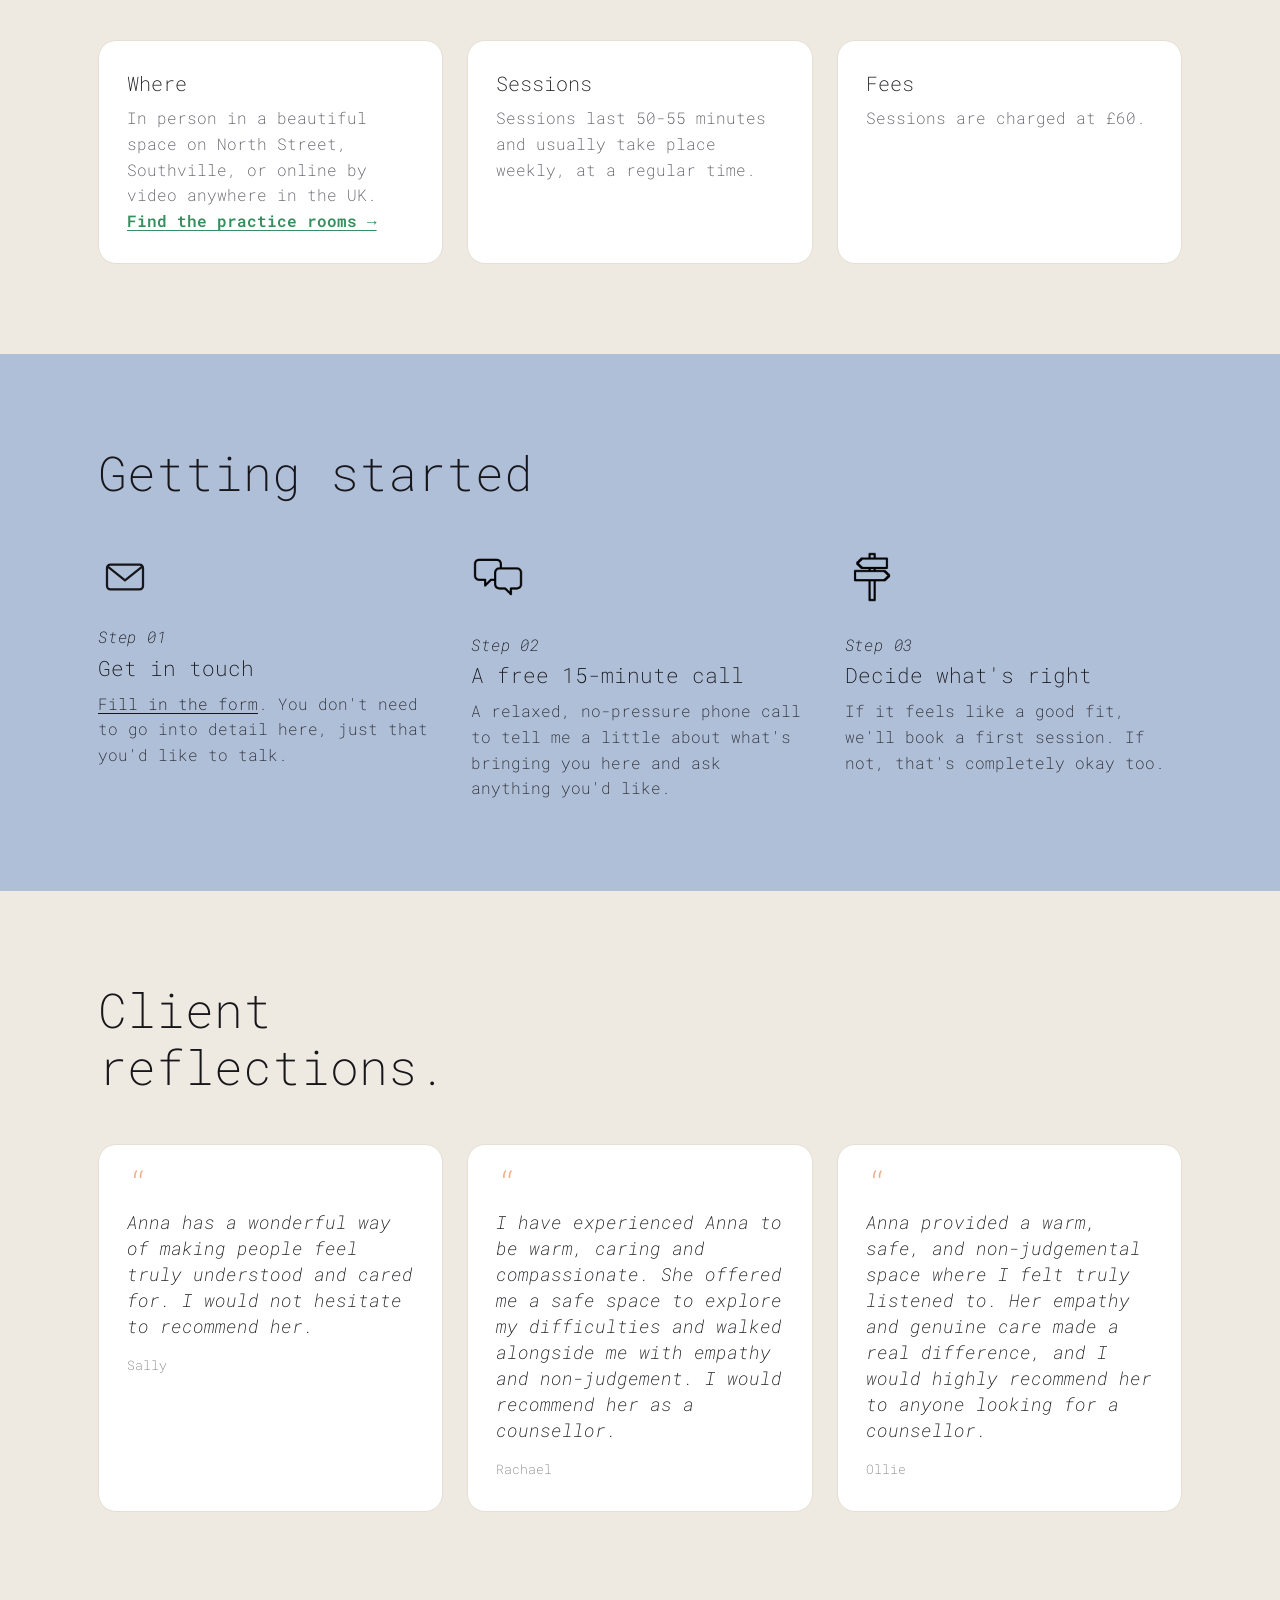
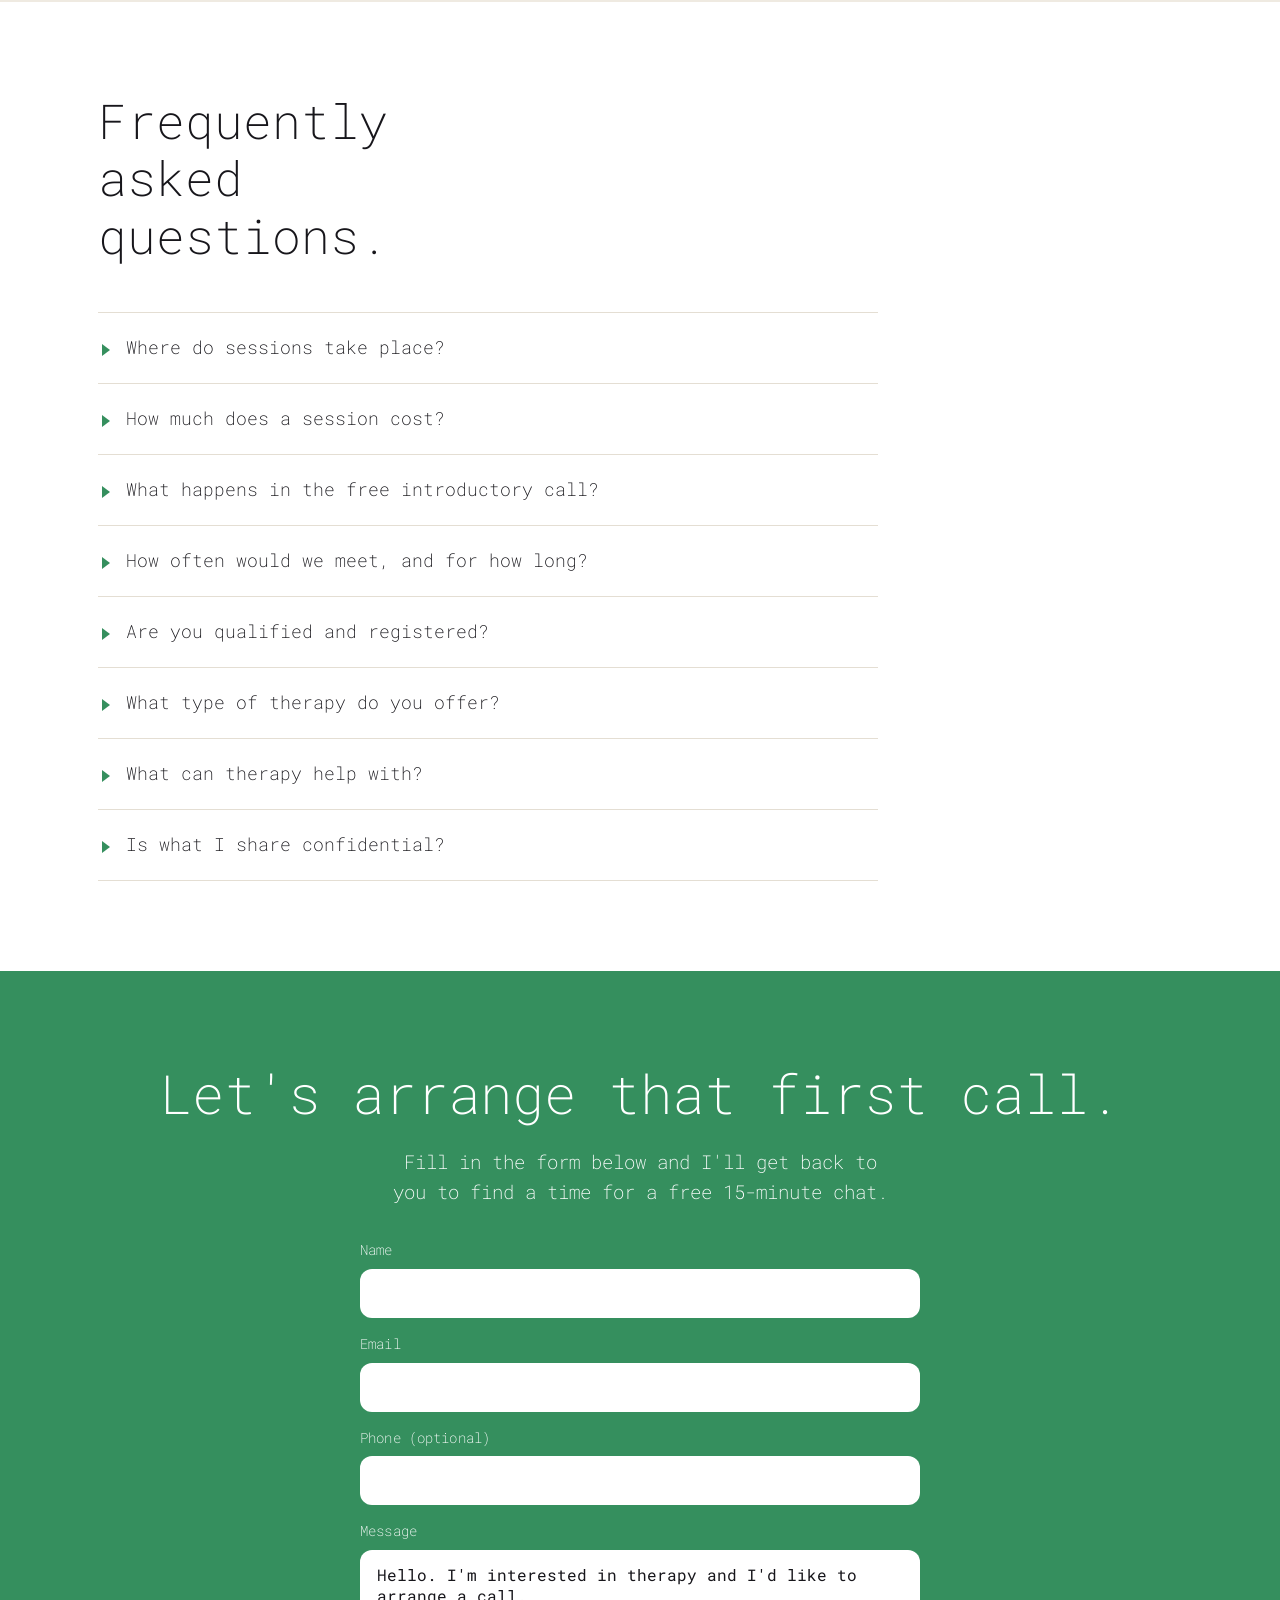
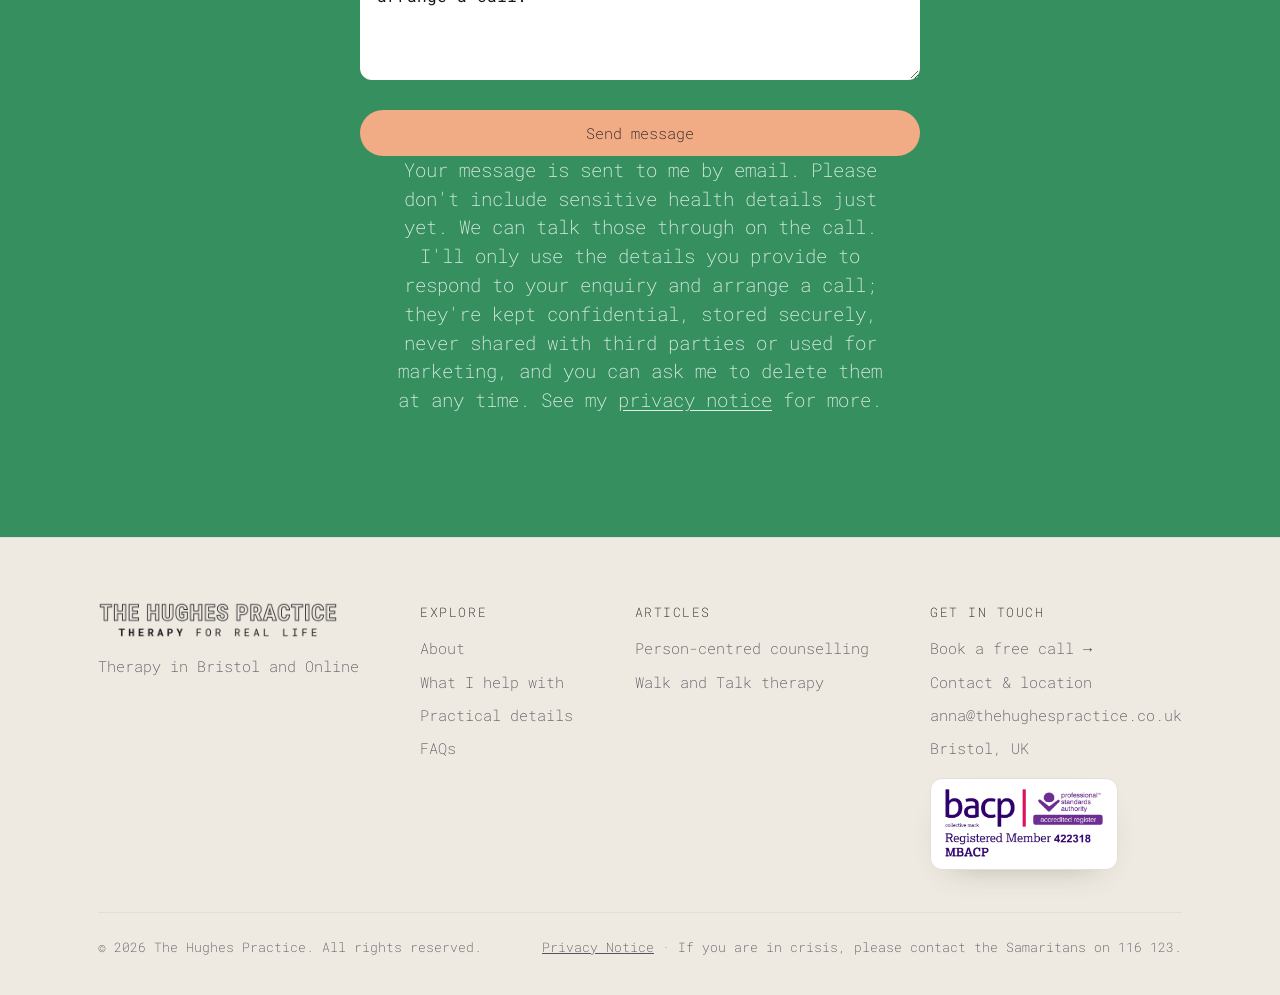
==== commit fcb00889: "Remove em dashes from all site copy Replaces every em dash in visible copy, alt text, meta descripti" ====
--- a/index.html
+++ b/index.html
@@ -17,15 +17,15 @@
 <!-- link preview when shared (Open Graph + Twitter) -->
 <meta property="og:type" content="website">
 <meta property="og:site_name" content="The Hughes Practice">
-<meta property="og:title" content="The Hughes Practice — Therapy for real life">
-<meta property="og:description" content="A calm, unhurried space to talk things through — at your pace, without judgement. Free 15-minute introductory call. Bristol & online.">
+<meta property="og:title" content="The Hughes Practice: Therapy for real life">
+<meta property="og:description" content="A calm, unhurried space to talk things through at your pace, without judgement. Free 15-minute introductory call. Bristol & online.">
 <meta property="og:url" content="https://www.thehughespractice.co.uk/">
 <meta property="og:image" content="https://www.thehughespractice.co.uk/og-image.png?v=2">
 <meta property="og:image:width" content="1200">
 <meta property="og:image:height" content="630">
 <meta property="og:locale" content="en_GB">
 <meta name="twitter:card" content="summary_large_image">
-<meta name="twitter:title" content="The Hughes Practice — Therapy for real life">
+<meta name="twitter:title" content="The Hughes Practice: Therapy for real life">
 <meta name="twitter:description" content="A calm, unhurried space to talk things through. Free 15-minute introductory call. Bristol & online.">
 <meta name="twitter:image" content="https://www.thehughespractice.co.uk/og-image.png?v=2">
 <link rel="preconnect" href="https://fonts.googleapis.com">
@@ -288,7 +288,7 @@
 
 <header class="nav">
   <div class="wrap nav-inner">
-    <a href="#" class="brand"><img src="logo.png" alt="The Hughes Practice — therapy for real life"></a>
+    <a href="#" class="brand"><img src="logo.png" alt="The Hughes Practice: therapy for real life"></a>
     <nav class="nav-links" id="navlinks">
       <a href="#about">About</a>
       <a href="#help">What I help with</a>
@@ -313,7 +313,7 @@
 <!-- EDIT: BACP registered-member badge. To change it, replace the file "bacp-registered-member.webp" -->
       <div class="hero-trust">
         <span class="bacp-badge">
-          <img src="bacp-registered-member.webp" width="2000" height="893" alt="BACP Registered Member 422318, MBACP. The Hughes Practice is on the BACP register — an Accredited Register overseen by the Professional Standards Authority." loading="lazy" decoding="async">
+          <img src="bacp-registered-member.webp" width="2000" height="893" alt="BACP Registered Member 422318, MBACP. The Hughes Practice is on the BACP register, an Accredited Register overseen by the Professional Standards Authority." loading="lazy" decoding="async">
         </span>
       </div>
     </div>
@@ -343,7 +343,7 @@
         <h2 style="margin:0 0 22px">Hi, I'm Anna</h2>
         <p class="lead-para">I'm a qualified therapist offering therapy for, what I refer to as, <em>real life.</em></p>
         <p class="lead-para" style="margin-top:18px">Life throws different challenges at us all. And if something is causing you pain and/or unease, then I believe it's worth talking about.</p>
-        <p class="lead-para" style="margin-top:18px">I hear so many people — clients, friends, acquaintances — say that their feelings or issues aren't <em>big enough</em> for therapy.</p>
+        <p class="lead-para" style="margin-top:18px">I hear so many people (clients, friends, acquaintances) say that their feelings or issues aren't <em>big enough</em> for therapy.</p>
         <p class="lead-para" style="margin-top:18px">Or that therapy feels <em>self-indulgent</em>.</p>
         <p class="lead-para" style="margin-top:18px">Then the shame can creep in. <em>“I should be happy because I have good things going on in my life.”</em> And so the cycle continues.</p>
         <p class="lead-para" style="margin-top:18px">Therapy can help with that.</p>
@@ -476,7 +476,7 @@
         </svg>
         <span class="num">Step 01</span>
         <h3>Get in touch</h3>
-        <p><a href="#contact">Fill in the form</a> — you don't need to go into detail here, just that you'd like to talk.</p>
+        <p><a href="#contact">Fill in the form</a>. You don't need to go into detail here, just that you'd like to talk.</p>
       </div>
       <div class="step">
         <img class="spot" src="step-call.png" alt="">
@@ -502,9 +502,9 @@
       <h2>Client reflections.</h2>
     </div>
     <div class="quotes">
-      <div class="quote"><span class="mark">“</span><p>Anna has a wonderful way of making people feel truly understood and cared for. I would not hesitate to recommend her.</p><p class="ph-note">— Sally</p></div>
-      <div class="quote"><span class="mark">“</span><p>I have experienced Anna to be warm, caring and compassionate. She offered me a safe space to explore my difficulties and walked alongside me with empathy and non-judgement. I would recommend her as a counsellor.</p><p class="ph-note">— Rachael</p></div>
-      <div class="quote"><span class="mark">“</span><p>Anna provided a warm, safe, and non-judgemental space where I felt truly listened to. Her empathy and genuine care made a real difference, and I would highly recommend her to anyone looking for a counsellor.</p><p class="ph-note">— Ollie</p></div>
+      <div class="quote"><span class="mark">“</span><p>Anna has a wonderful way of making people feel truly understood and cared for. I would not hesitate to recommend her.</p><p class="ph-note">Sally</p></div>
+      <div class="quote"><span class="mark">“</span><p>I have experienced Anna to be warm, caring and compassionate. She offered me a safe space to explore my difficulties and walked alongside me with empathy and non-judgement. I would recommend her as a counsellor.</p><p class="ph-note">Rachael</p></div>
+      <div class="quote"><span class="mark">“</span><p>Anna provided a warm, safe, and non-judgemental space where I felt truly listened to. Her empathy and genuine care made a real difference, and I would highly recommend her to anyone looking for a counsellor.</p><p class="ph-note">Ollie</p></div>
     </div>
   </div>
 </section>
@@ -532,11 +532,11 @@
       </details>
       <details class="faq-item">
         <summary>How often would we meet, and for how long?</summary>
-        <div class="faq-a">Sessions usually take place weekly, at a regular time. Rather than offering quick fixes, I work at your pace — some people come for a few months, others for longer. We'll review how things are going together, and you're always free to decide what's right for you.</div>
+        <div class="faq-a">Sessions usually take place weekly, at a regular time. Rather than offering quick fixes, I work at your pace. Some people come for a few months, others for longer. We'll review how things are going together, and you're always free to decide what's right for you.</div>
       </details>
       <details class="faq-item">
         <summary>Are you qualified and registered?</summary>
-        <div class="faq-a">Yes. I hold a CPCAB Level 4 Diploma in Therapeutic Counselling, alongside ongoing professional development and regular clinical supervision. I'm a registered member of the British Association for Counselling and Psychotherapy (MBACP) — one of the UK's largest and most respected professional bodies for counsellors and psychotherapists. Being on the BACP register means I've met their standards for training and ethical practice, and work within a recognised professional framework you can trust.</div>
+        <div class="faq-a">Yes. I hold a CPCAB Level 4 Diploma in Therapeutic Counselling, alongside ongoing professional development and regular clinical supervision. I'm a registered member of the British Association for Counselling and Psychotherapy (MBACP), one of the UK's largest and most respected professional bodies for counsellors and psychotherapists. Being on the BACP register means I've met their standards for training and ethical practice, and work within a recognised professional framework you can trust.</div>
       </details>
       <details class="faq-item">
         <summary>What type of therapy do you offer?</summary>
@@ -544,11 +544,11 @@
       </details>
       <details class="faq-item">
         <summary>What can therapy help with?</summary>
-        <div class="faq-a">People come to me with a wide range of experiences — including anxiety and worry, low mood and depression, stress and burnout, relationship difficulties, grief and loss, life changes and transitions, low self-worth, and simply feeling stuck. You don't need a specific reason to come to therapy.</div>
+        <div class="faq-a">People come to me with a wide range of experiences, including anxiety and worry, low mood and depression, stress and burnout, relationship difficulties, grief and loss, life changes and transitions, low self-worth, and simply feeling stuck. You don't need a specific reason to come to therapy.</div>
       </details>
       <details class="faq-item">
         <summary>Is what I share confidential?</summary>
-        <div class="faq-a">Yes. What you share with me is treated as confidential, and I'll explain how confidentiality works — including its rare limits — at the start of our work together. Any details you send through the contact form are only used to respond to your enquiry, as set out in the <a href="privacy.html">privacy notice</a>.</div>
+        <div class="faq-a">Yes. What you share with me is treated as confidential, and I'll explain how confidentiality works, including its rare limits, at the start of our work together. Any details you send through the contact form are only used to respond to your enquiry, as set out in the <a href="privacy.html">privacy notice</a>.</div>
       </details>
     </div>
   </div>
@@ -589,7 +589,7 @@
       "name": "How often would we meet, and for how long?",
       "acceptedAnswer": {
         "@type": "Answer",
-        "text": "Sessions usually take place weekly, at a regular time. Rather than offering quick fixes, I work at your pace — some people come for a few months, others for longer. We'll review how things are going together, and you're always free to decide what's right for you."
+        "text": "Sessions usually take place weekly, at a regular time. Rather than offering quick fixes, I work at your pace. Some people come for a few months, others for longer. We'll review how things are going together, and you're always free to decide what's right for you."
       }
     },
     {
@@ -597,7 +597,7 @@
       "name": "Are you qualified and registered?",
       "acceptedAnswer": {
         "@type": "Answer",
-        "text": "Yes. I hold a CPCAB Level 4 Diploma in Therapeutic Counselling, alongside ongoing professional development and regular clinical supervision. I'm a registered member of the British Association for Counselling and Psychotherapy (MBACP) — one of the UK's largest and most respected professional bodies for counsellors and psychotherapists. Being on the BACP register means I've met their standards for training and ethical practice, and work within a recognised professional framework you can trust."
+        "text": "Yes. I hold a CPCAB Level 4 Diploma in Therapeutic Counselling, alongside ongoing professional development and regular clinical supervision. I'm a registered member of the British Association for Counselling and Psychotherapy (MBACP), one of the UK's largest and most respected professional bodies for counsellors and psychotherapists. Being on the BACP register means I've met their standards for training and ethical practice, and work within a recognised professional framework you can trust."
       }
     },
     {
@@ -613,7 +613,7 @@
       "name": "What can therapy help with?",
       "acceptedAnswer": {
         "@type": "Answer",
-        "text": "People come to me with a wide range of experiences — including anxiety and worry, low mood and depression, stress and burnout, relationship difficulties, grief and loss, life changes and transitions, low self-worth, and simply feeling stuck. You don't need a specific reason to come to therapy."
+        "text": "People come to me with a wide range of experiences, including anxiety and worry, low mood and depression, stress and burnout, relationship difficulties, grief and loss, life changes and transitions, low self-worth, and simply feeling stuck. You don't need a specific reason to come to therapy."
       }
     },
     {
@@ -621,7 +621,7 @@
       "name": "Is what I share confidential?",
       "acceptedAnswer": {
         "@type": "Answer",
-        "text": "Yes. What you share with me is treated as confidential, and I'll explain how confidentiality works — including its rare limits — at the start of our work together. Any details you send through the contact form are only used to respond to your enquiry, as set out in the privacy notice."
+        "text": "Yes. What you share with me is treated as confidential, and I'll explain how confidentiality works, including its rare limits, at the start of our work together. Any details you send through the contact form are only used to respond to your enquiry, as set out in the privacy notice."
       }
     }
   ]
@@ -701,7 +701,7 @@
       <button type="submit" class="btn btn-light">Send message</button>
     </form>
     <p class="form-status" id="formStatus" role="status" aria-live="polite" hidden></p>
-    <p class="form-note" id="contactNote">Your message is sent to me by email. Please don't include sensitive health details just yet — we can talk those through on the call. I'll only use the details you provide to respond to your enquiry and arrange a call; they're kept confidential, stored securely, never shared with third parties or used for marketing, and you can ask me to delete them at any time. See my <a href="privacy.html">privacy notice</a> for more.</p>
+    <p class="form-note" id="contactNote">Your message is sent to me by email. Please don't include sensitive health details just yet. We can talk those through on the call. I'll only use the details you provide to respond to your enquiry and arrange a call; they're kept confidential, stored securely, never shared with third parties or used for marketing, and you can ask me to delete them at any time. See my <a href="privacy.html">privacy notice</a> for more.</p>
   </div>
 </section>
 
@@ -710,7 +710,7 @@
   <div class="wrap">
     <div class="foot-grid">
       <div class="foot-col" style="max-width:280px">
-        <img src="logo.png" alt="The Hughes Practice — therapy for real life" style="width:100%;max-width:240px;height:auto;display:block;margin-bottom:16px">
+        <img src="logo.png" alt="The Hughes Practice: therapy for real life" style="width:100%;max-width:240px;height:auto;display:block;margin-bottom:16px">
         <p>Therapy in Bristol and Online</p>
       </div>
       <div class="foot-col">
@@ -732,7 +732,7 @@
         <a href="mailto:anna@thehughespractice.co.uk">anna@thehughespractice.co.uk</a>
         <p>Bristol, UK</p>
         <span class="bacp-badge bacp-badge--sm">
-          <img src="bacp-registered-member.webp" width="2000" height="893" alt="BACP Registered Member 422318, MBACP. On the BACP register — an Accredited Register overseen by the Professional Standards Authority." loading="lazy" decoding="async">
+          <img src="bacp-registered-member.webp" width="2000" height="893" alt="BACP Registered Member 422318, MBACP. On the BACP register, an Accredited Register overseen by the Professional Standards Authority." loading="lazy" decoding="async">
         </span>
       </div>
     </div>
